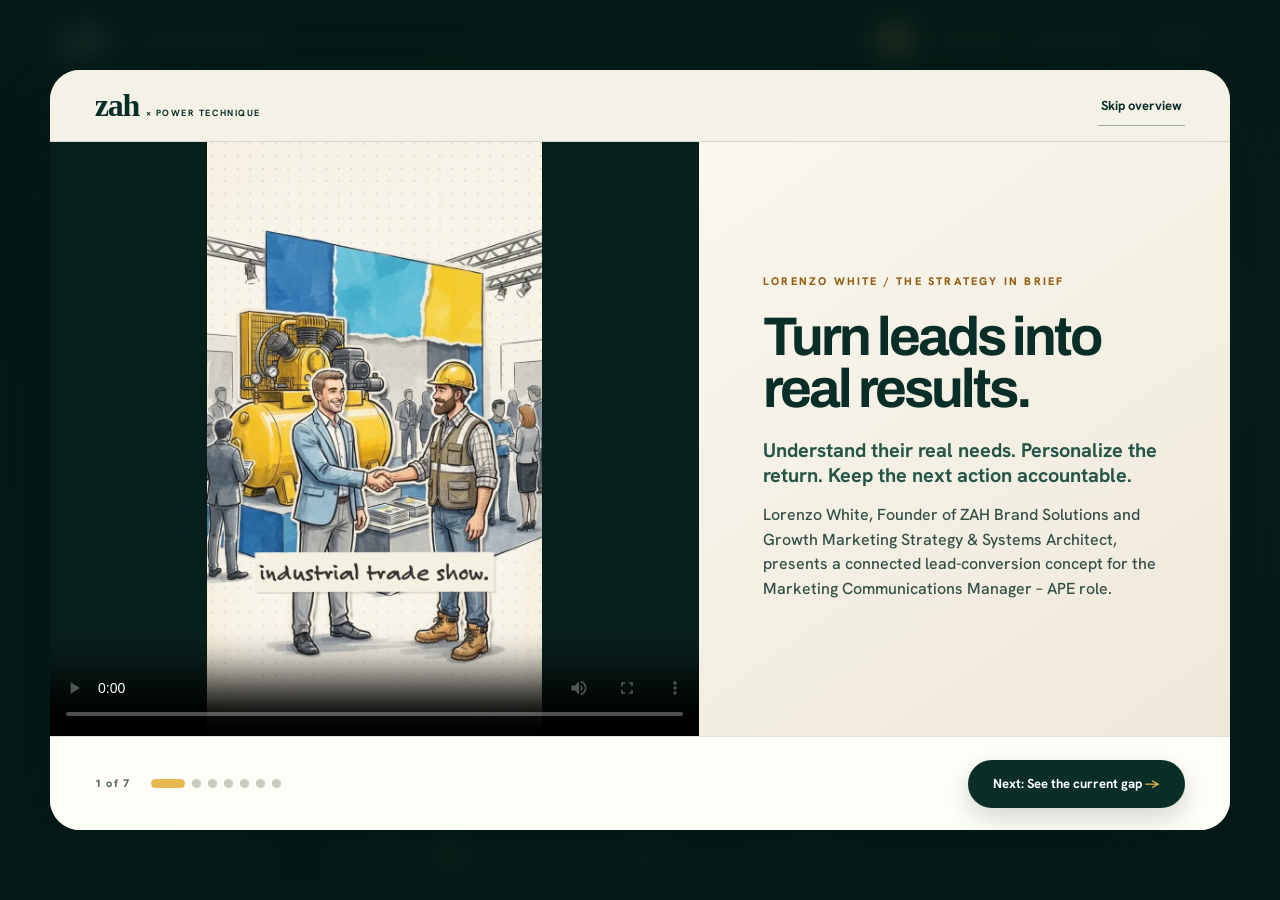
==== v3/index.html @ a8e99825 "Correct the 70% figure to revenue (not just rentals), and flag it may be division-specific" ====
<!doctype html>
<html lang="en">
<head>
<meta charset="utf-8">
<meta name="viewport" content="width=device-width,initial-scale=1">
<title>From interest to accountable action. / Lorenzo White × Atlas Copco Power Technique / V3</title>
<meta name="robots" content="noindex">
<link rel="icon" href="data:,">
<link rel="preconnect" href="https://fonts.googleapis.com"><link rel="preconnect" href="https://fonts.gstatic.com" crossorigin><link rel="stylesheet" href="https://fonts.googleapis.com/css2?family=Archivo:wght@600;700;800;900&amp;family=Hanken+Grotesk:wght@400;500;600;700&amp;display=swap">
<style>html,body{margin:0;padding:0;background:var(--zw-paper,#fff)}
.zw-root{--zw-accent:#138568;--zw-accent-rgb:19 133 104;--zw-ink:#163c33;--zw-ink-rgb:22 60 51;--zw-ink-2:#24483f;--zw-ink-deep:#092e28;--zw-ink-veil:#123029;--zw-paper:#f3f1e9;--zw-panel:#e8e9dd;--zw-muted:#677b70;--zw-muted-rgb:103 123 112;--zw-soft:#a6b5b1;--zw-soft-2:#d0d8d6;--zw-soft-3:#e1e6e4;--zw-dim:#869a95;--zw-grey:#C8CCD1;--zw-grey-2:#9aa7b8;--zw-gear-light:#bec8c6;--zw-font-display:'Archivo',sans-serif;--zw-font-body:'Hanken Grotesk',sans-serif}

/* ZAH Workshop — keyframes and the few classes the markup uses.
   Colours come from the .zw-root custom properties (see theme.js). */
#zw-main::-webkit-scrollbar{width:0;height:0}
@keyframes zahTicker{from{transform:translateX(0)}to{transform:translateX(-50%)}}
@keyframes zahLogoIn{0%{opacity:0;transform:translateY(20px) scale(.95)}100%{opacity:1;transform:none}}
@keyframes zahLogoUp{0%{transform:translateY(22px) scale(.95)}100%{transform:none}}
@keyframes zahFloat{0%,100%{transform:translateY(0)}50%{transform:translateY(-9px)}}
@keyframes zahPulse{0%,100%{transform:scale(1);opacity:.4}50%{transform:scale(1.25);opacity:.7}}
@keyframes zahSonar{0%{transform:scale(.4);opacity:.55}100%{transform:scale(1.9);opacity:0}}
@keyframes zahOrbit{to{transform:rotate(360deg)}}
@keyframes zahQR{0%,100%{box-shadow:0 10px 34px rgb(var(--zw-ink-rgb) / .22),0 0 0 0 rgb(var(--zw-accent-rgb) / .45)}50%{box-shadow:0 10px 34px rgb(var(--zw-ink-rgb) / .22),0 0 0 13px rgb(var(--zw-accent-rgb) / 0)}}
@keyframes zahConfetti{0%{transform:translateY(-8vh) rotate(0);opacity:0}12%{opacity:1}100%{transform:translateY(112vh) rotate(640deg);opacity:.85}}
@keyframes zahBounce{0%,100%{transform:translateY(0)}50%{transform:translateY(7px)}}
@keyframes zahBlink{0%,100%{opacity:1}50%{opacity:.25}}
@keyframes gearSpin{to{transform:rotate(360deg)}}
@keyframes gearSpinRev{to{transform:rotate(-360deg)}}
@keyframes introVeil{0%{opacity:1}100%{opacity:0}}
@keyframes introZoom{0%{transform:scale(1.11)}100%{transform:scale(1)}}
@keyframes introLogo{0%{transform:scale(.55) translateY(8px);filter:blur(16px)}100%{transform:scale(1) translateY(0);filter:blur(0)}}
@keyframes introBurst{0%{opacity:0;transform:translate(-50%,-50%) scale(.2)}28%{opacity:.8}100%{opacity:0;transform:translate(-50%,-50%) scale(2.3)}}
@keyframes introLine{0%{transform:translateY(120%)}100%{transform:translateY(0)}}
@keyframes introRise{0%{opacity:0;transform:translateY(34px)}100%{opacity:1;transform:translateY(0)}}
@keyframes introChip{0%{opacity:0;transform:translateY(26px) scale(.92)}100%{opacity:1;transform:translateY(0) scale(1)}}
@keyframes introSheen{0%{transform:translateX(-180%) skewX(-16deg);opacity:0}25%{opacity:.75}100%{transform:translateX(320%) skewX(-16deg);opacity:0}}
@keyframes introFlare{0%{transform:scaleX(0);opacity:0}45%{opacity:1}100%{transform:scaleX(1);opacity:0}}
@keyframes zahFade{0%{opacity:0}100%{opacity:1}}
@keyframes zwKenBurns{0%{transform:scale(1)}100%{transform:scale(1.14)}}
.zw-hero-img{animation:zwKenBurns 18s ease-in-out infinite alternate;transform-origin:50% 38%;will-change:transform}
.zw-hero-parallax{will-change:transform}
.zw-deck-hero{height:clamp(230px,32vh,380px)}
@media (min-width:1280px){.zw-deck-hero{height:clamp(380px,46vh,520px)}}
@media (min-width:1680px){.zw-deck-hero{height:clamp(440px,54vh,620px)}}
.zw-root *{box-sizing:border-box}
.zw-root button{transition:filter .2s ease,background .25s ease,transform .25s ease}
.zw-root button:hover{filter:brightness(.96)}
.zw-root [data-bookimg]{transition:transform .6s cubic-bezier(.16,.84,.34,1)}

/* The promotions page: cards are visible without the wire (a React host can
   re-create the markup at any time), and hover is CSS so it survives that. */
.zw-promo [data-reveal]{opacity:1}
.zw-promo [data-card]:hover{transform:translateY(-6px)}
.zw-promo [data-card]:hover [data-stripe]{transform:scaleX(1)}
.zw-promo [data-card]:hover [data-glow]{opacity:1}
.zw-promo [data-card]:hover [data-bookimg]{transform:scale(1.06)}
@media (max-width:680px){
  .zw-promo [style*="grid-template-columns:1fr 1fr"]{grid-template-columns:1fr !important}
  .zw-promo [style*="gap:24px;align-items:center"]{flex-wrap:wrap !important}
  .zw-promo [style*="gap:24px;align-items:center"] > button{flex:1 1 100% !important;width:100% !important;justify-content:center !important;margin-top:6px}
}
</style>
<meta name="theme-color" content="#092e28"><meta name="description" content="A personalized, accountable growth strategy for Atlas Copco Power Technique, presented by Lorenzo White of ZAH Brand Solutions."><link rel="stylesheet" href="./style.css"><link rel="stylesheet" href="./signals.css?v=conversion-18"><link rel="stylesheet" href="./refinement.css?v=conversion-18"><link rel="stylesheet" href="./equipment-power.css?v=conversion-18"><link rel="stylesheet" href="./story-refinement.css?v=conversion-18"><link rel="stylesheet" href="./strategy-upgrade.css?v=conversion-18"><link rel="stylesheet" href="./survey-refinement.css?v=conversion-18"><link rel="stylesheet" href="./machine-refinement.css?v=conversion-18"><link rel="stylesheet" href="./overview.css?v=conversion-18"><link rel="stylesheet" href="./experience-polish.css?v=conversion-18"><link rel="stylesheet" href="./profile-float.css?v=conversion-18"><link rel="stylesheet" href="./disconnected-journey.css?v=conversion-18"><link rel="stylesheet" href="./prospect-conversion.css?v=conversion-18"><link rel="icon" href="../assets/zah-logo.png"><script type="importmap">{"imports":{"three":"./vendor/three.module.js","three/addons/":"./vendor/addons/"}}</script></head>
<body><header class="topbar"><a class="wordmark" href="#machine" data-go="0">zah<span> × POWER TECHNIQUE</span></a><span id="live-xp" class="live-xp">YOUR PLAN<br>0% complete</span><div class="top-actions"><a href="../" class="old-version">V1</a><a href="../v2/" class="old-version">V2</a><b class="version">V3</b><button class="overview-header" data-overview-open>Overview</button><button id="motion-toggle" aria-pressed="false">Pause effects</button><button id="menu-toggle" aria-expanded="false" aria-controls="chapters">Explore ＋</button></div></header><nav id="chapters" hidden aria-label="Chapters"><button class="overview-menu" data-overview-open><span>00</span>Strategy overview<b>↗</b></button><button data-go="0"><span>01</span>See the strategy<b>↗</b></button><button data-go="1"><span>02</span>See the disconnected journey<b>↗</b></button><button data-go="2"><span>03</span>Follow the connected journey<b>↗</b></button><button data-go="3"><span>04</span>Take the Goal Pulse Check<b>↗</b></button><button data-go="4"><span>05</span>Keep accountability visible<b>↗</b></button><button data-go="5"><span>06</span>Model the impact<b>↗</b></button><button data-go="6"><span>07</span>The road ahead<b>↗</b></button><div class="version-compare"><a href="../">View Version 1 ↗</a><a href="../v2/">View Version 2 ↗</a></div></nav>
<div class="zw-root" data-zw-deck="zah-atlas-v3" data-zw-total="7" data-zw-offer="-1" style="position:fixed;inset:0;overflow:hidden;background:var(--zw-paper);font-family:var(--zw-font-body)"><div id="zw-main" style="position:absolute;inset:0;overflow-y:scroll;overflow-x:hidden;scroll-snap-type:y proximity"><section data-idx="0" data-scene="experience" data-experience="machine" data-tone="dark" data-screen-label="01" aria-label="See the strategy" style="min-height:100svh;width:100%;box-sizing:border-box;position:relative;scroll-snap-align:start;isolation:isolate"><div class="machine-scroll"><div class="machine-sticky">
 <div class="hero-copy"><p class="eyebrow"><i class="status-dot"></i> LORENZO WHITE · ZAH BRAND SOLUTIONS × ATLAS COPCO POWER TECHNIQUE</p><h1><span id="hero-line-one">Turn interest.</span><em id="hero-line-two">Into accountable action.</em></h1><p id="hero-description">A connected marketing strategy that captures what each prospect needs, personalizes the return and keeps every lead visible through the next action—even after a dealer or distribution handoff.</p><div class="hero-actions"><button class="btn gold" data-go="3">Take the Goal Pulse Check <span>↗</span></button><span class="scroll-cue">↓ SCROLL TO EXPLORE THE SYSTEM<br>↑ REVERSE TO REBUILD</span></div></div>
 <div class="machine-stage"><div class="stage-watermark" aria-hidden="true">AIR</div><canvas id="machine-canvas" aria-label="Illustrative 3D portable compressor. Scroll or use the slider to expand its components."></canvas><img id="machine-fallback" src="./assets/xas400.png" alt="Atlas Copco XAS 400 compressor" hidden><span class="component c1" data-component>01 / PROTECTIVE CANOPY</span><span class="component c2" data-component>02 / DIESEL ENGINE</span><span class="component c3" data-component>03 / AIR END</span><span class="component c4" data-component>04 / COOLING CIRCUIT</span><span class="stage-signature">ILLUSTRATIVE CUTAWAY · NOT FACTORY CAD</span></div>
 <div class="assembly-console"><span class="mono">EXPLORE THE ENGINEERING</span><div class="assembly-controls"><button data-assembly="0">Assembled</button><label class="sr-only" for="assembly-scrub">Machine expansion</label><input id="assembly-scrub" type="range" min="0" max="100" value="0"><button data-assembly="1">Exploded</button></div><output id="assembly-readout">0% expanded</output></div>
</div></div>
</section><section data-idx="1" data-scene="experience" data-experience="disconnect" data-tone="light" data-screen-label="02" aria-label="See the disconnected journey" style="min-height:100svh;width:100%;box-sizing:border-box;position:relative;scroll-snap-align:start;isolation:isolate">
<section class="wrap disconnect-journey" data-leak-step="enter" aria-labelledby="disconnect-title">
 <div class="section-head"><div><p class="eyebrow">01 / THE PROBLEM TO SOLVE</p><h2 id="disconnect-title">The lead enters.<br><em>Then the trail goes cold.</em></h2></div><p>Phone calls, web forms, campaigns and events can put interest into C4C. But when a lower-value opportunity is passed onward without an owned next action, Atlas Copco loses visibility before the lead has a chance to convert.</p></div>
 <div class="interview-note"><img src="./assets/zah-headshot.png" alt="" loading="lazy"><div><span class="interview-note-tag">MY NOTE FROM THE INTERVIEW</span><p>During my interview, I learned that Atlas Copco designates roughly 3% of investment to marketing, and that about 70% of revenue — possibly specific to this division — comes from rentals and smaller-lead routing. While these aren't confirmed figures, I'm using them as a starting point for this example.</p></div></div>
 <div class="disconnect-stage">
  <div class="disconnect-stage-top"><span>CURRENT-STATE ILLUSTRATION</span><span>Lower-value leads · ten-second cycle</span></div>
  <div class="leak-flow" role="img" aria-label="Phone, website, campaign and event leads enter C4C at different times. Sales representatives review the immediate value, route lower-value opportunities onward without a visible internal owner or next action, and the unowned lead signals lose energy, fall away and disappear as Atlas Copco loses visibility.">
   <div class="leak-sources" aria-hidden="true"><span style="--source:#68c5df"><i><svg viewBox="0 0 24 24"><path d="M6.4 3.5 9 3l2 5-2 1.5c1.2 2.5 3 4.3 5.5 5.5l1.5-2 5 2-.5 2.6c-.3 1.5-1.7 2.5-3.2 2.3C10.4 19 5 13.6 4.1 6.7 4 5.2 5 3.8 6.4 3.5Z"/></svg></i><b>Phone</b></span><span style="--source:#7cbf8c"><i><svg viewBox="0 0 24 24"><circle cx="12" cy="12" r="9"/><path d="M3 12h18M12 3c3 3.4 3 14.6 0 18M12 3c-3 3.4-3 14.6 0 18"/></svg></i><b>Website</b></span><span style="--source:#b28cf2"><i><svg viewBox="0 0 24 24"><path d="m4 13 13-7v12L4 13Zm0 0v5h4v-3"/><path d="M20 9v6"/></svg></i><b>Campaign</b></span><span style="--source:#e6b657"><i><svg viewBox="0 0 24 24"><path d="M4 20V7l8-4 8 4v13M8 20v-7h8v7M4 9h16"/></svg></i><b>Event</b></span></div>
   <div class="leak-wire leak-wire--one" aria-hidden="true"><i></i><b></b></div>
   <div class="leak-card leak-c4c"><span>01 / CAPTURE</span><strong>C4C lead record</strong><small>Name · company · source</small><i class="leak-record-pulse" aria-hidden="true"></i></div>
   <div class="leak-wire leak-wire--two" aria-hidden="true"><i></i><b></b></div>
   <div class="leak-card leak-review"><span>02 / REVIEW</span><strong>Sales representative</strong><small>Checks immediate deal value</small><div class="leak-value"><i></i><b>Lower-value opportunity</b></div></div>
   <div class="leak-wire leak-wire--three" aria-hidden="true"><i></i><b></b></div>
   <div class="leak-outcomes">
    <div class="leak-direct"><span>Higher immediate value</span><b>Direct-sales attention</b></div>
    <div class="leak-lower"><span>03 / HANDOFF</span><strong>Dealer or rental partner</strong><small>Opportunity routed outside the direct-sales path</small><dl><div><dt>Internal owner</dt><dd>Not visible</dd></div><div><dt>Next action</dt><dd>Not recorded</dd></div></dl><div class="leak-signal"><i></i><span>Signal cooling</span></div></div>
   </div>
   <div class="leak-lead-stream" aria-hidden="true">
    <i class="leak-loss-dot" style="--lead-color:#68c5df;--lead-y:19%;--lead-x:18%;--lead-drift:-10px;--lead-drop:-6px;--lead-size:10px;--lead-delay:-.15s"></i>
    <i class="leak-loss-dot" style="--lead-color:#7cbf8c;--lead-y:39%;--lead-x:38%;--lead-drift:7px;--lead-drop:8px;--lead-size:9px;--lead-delay:-1.05s"></i>
    <i class="leak-loss-dot" style="--lead-color:#b28cf2;--lead-y:61%;--lead-x:62%;--lead-drift:-4px;--lead-drop:2px;--lead-size:11px;--lead-delay:-2.1s"></i>
    <i class="leak-loss-dot" style="--lead-color:#e6b657;--lead-y:80%;--lead-x:80%;--lead-drift:10px;--lead-drop:-3px;--lead-size:10px;--lead-delay:-3.15s"></i>
    <i class="leak-loss-dot" style="--lead-color:#68c5df;--lead-y:24%;--lead-x:26%;--lead-drift:4px;--lead-drop:10px;--lead-size:8px;--lead-delay:-4.25s"></i>
    <i class="leak-loss-dot" style="--lead-color:#7cbf8c;--lead-y:44%;--lead-x:48%;--lead-drift:-8px;--lead-drop:4px;--lead-size:10px;--lead-delay:-5.35s"></i>
    <i class="leak-loss-dot" style="--lead-color:#b28cf2;--lead-y:66%;--lead-x:68%;--lead-drift:6px;--lead-drop:-9px;--lead-size:9px;--lead-delay:-6.55s"></i>
    <i class="leak-loss-dot" style="--lead-color:#e6b657;--lead-y:75%;--lead-x:84%;--lead-drift:-3px;--lead-drop:7px;--lead-size:11px;--lead-delay:-7.7s"></i>
   </div>
  </div>
  <div class="leak-clock"><span class="leak-clock-icon" aria-hidden="true"><i></i></span><div><small>TIME WITHOUT A RECORDED NEXT ACTION</small><strong data-disconnect-day aria-label="New lead">New</strong></div><p data-disconnect-status>New interest enters from several channels.</p></div>
 </div>
 <div class="disconnect-conclusion"><div><span>THE BREAK IN THE JOURNEY</span><h3>The lead was captured.<br>The opportunity was not.</h3></div><p>Passing a lead to another channel should never make the relationship disappear. Without a visible owner, due next action and recorded outcome, the lead becomes cold—and the business cannot learn what converted or what was lost.</p></div>
 <div class="disconnect-actions"><button type="button" class="text-btn" data-disconnect-replay>Replay the disconnected journey ↻</button><a class="btn gold" href="#signal">See how the connected journey closes the gap <span>→</span></a></div>
 <p class="disconnect-note">Illustrative current-state journey based on the interview discussion. Exact qualification thresholds, routing rules and C4C workflow should be confirmed with Atlas Copco.</p>
</section>
</section><section data-idx="2" data-scene="experience" data-experience="signal" data-tone="light" data-screen-label="03" aria-label="Follow the connected journey" style="min-height:100svh;width:100%;box-sizing:border-box;position:relative;scroll-snap-align:start;isolation:isolate">
<div class="wrap signal-wrap"><div class="section-head"><div><p class="eyebrow">02 / THE CONNECTED JOURNEY</p><h2>Every introduction starts a path.<br><em>Keep it moving.</em></h2></div><p>A trade-show conversation, a LinkedIn introduction, a video or a referral can all begin the same connected journey: listen first, make the return relevant and keep a person responsible for what happens next.</p></div>
 <p class="interaction-hint">Choose a channel to watch one lead path move. Choose it again to see who it reaches, what happens there and how the conversation continues.</p><div class="signal-guide"><span><b>01</b> A new introduction</span><span><b>02</b> Goal Pulse Check</span><span><b>03</b> One accountable path</span></div>
 <div class="signal-lab" data-phase="ready">
 <svg class="signal-routes" aria-hidden="true"><defs><marker id="signal-arrow" viewBox="0 0 10 10" refX="8" refY="5" markerWidth="5" markerHeight="5" orient="auto-start-reverse"><path d="M 1 1 L 8 5 L 1 9" fill="none" stroke="context-stroke" stroke-width="1.5"/></marker></defs><g class="signal-lines"></g><g class="signal-dots"></g></svg>
 <div class="signal-sources"><button class="source active" data-source="Trade show" aria-pressed="true"><b>◈</b><span>Trade show<small>See event path →</small></span></button><button class="source" data-source="LinkedIn" aria-pressed="false"><b class="linkedin">in</b><span>LinkedIn<small>See campaign path →</small></span></button><button class="source" data-source="YouTube" aria-pressed="false"><b>▶</b><span>YouTube<small>See video path →</small></span></button><button class="source" data-source="Referral" aria-pressed="false"><b>↗</b><span>Referral<small>See referral path →</small></span></button></div>
 <div class="signal-field"><span class="signal-engine-label" aria-hidden="true">TURN LEADS INTO REAL RESULTS</span><div class="signal-core"><span class="core-step">02 / PERSONALIZE</span><b>Goal Pulse Check</b><span class="core-description">A focused survey of their name, site, application and equipment needs.</span><span id="signal-core-status">Focused customer check-in</span></div><div class="signal-process" aria-hidden="true"><span>LISTEN</span><i></i><span>MATCH</span><i></i><span>MOVE</span></div></div>
 <div class="signal-path"><span class="signal-path-label">ONE SHARED ACCOUNTABLE PATH</span><ol class="signal-destinations" aria-label="Required milestones followed in order"><li><button type="button" data-milestone="0"></button></li><li><button type="button" data-milestone="1"></button></li><li><button type="button" data-milestone="2"></button></li><li class="conditional-milestone"><button type="button" data-milestone="3"></button></li></ol><aside class="signal-support-loop"><span>CONTINUE THE CONVERSATION</span><b>Personalized email + eligible retargeting</b><small>Runs alongside the owned sales path. Consent and audience eligibility apply.</small></aside></div>
 <p class="sr-only">Every completed Goal Pulse Check creates or enriches the C4C record, generates a personalized equipment brief and assigns a sales professional with a due next action. A walkthrough activates when the prospect requests one or the opportunity is qualified. Personalized email and eligible retargeting continue alongside the owned sales path.</p>
 </div><div class="channel-context"><span>Capture the need once. Carry the same context through every required milestone.</span><button id="channel-more" class="text-btn">See the Trade show strategy ↗</button></div><div class="cycle-goal"><div><span id="signal-cycle">Cycle 1</span><b>100 illustrative profiles through one path</b><span>Every profile reaches C4C, a personalized brief and an assigned sales professional · 25 activate walkthrough</span></div><div id="signal-goal" role="progressbar" aria-label="Illustrative profiles through the required shared path" aria-valuemin="0" aria-valuemax="100" aria-valuenow="0"><i id="overall-progress"></i></div></div><div class="signal-footer"><div><span class="mono">ILLUSTRATIVE CONNECTED JOURNEY</span><p id="signal-status" role="status" aria-live="off">Every profile moves through the same required path. Walkthrough activates only when requested or qualified.</p></div><button class="btn dark" id="send-signal">Replay the cycle <span>↻</span></button><div class="signal-tally"><strong id="signal-count">0</strong><small>PROFILES THROUGH PATH</small></div></div>
 <p class="signal-disclaimer">A ten-second illustration, not actual lead volume or performance. Each dot represents five illustrative profiles moving through the same required milestones. No C4C record, email, ad or walkthrough is created from this presentation.</p>
 <div class="retarget-story"><span class="eyebrow">THE CONVERSATION CONTINUES</span><h3>Capture the interest.<br>Personalize the return. Keep accountability visible.</h3><div class="strategy-grid"><article><div class="strategy-card-visual strategy-card-visual--1" role="img" aria-label="An Atlas Copco trade-show demonstration and LinkedIn Opportunity Scouting introduce new prospects"></div><span>01 / ATTRACT + SCOUT</span><h4>Create the first opening.</h4><p>Trade shows, pop-ups, referrals and prospecting ads attract new interest. LinkedIn Opportunity Scouting helps sales representatives find relevant local decision-makers and begin a direct conversation about their work.</p></article><article><div class="strategy-card-visual strategy-card-visual--2" role="img" aria-label="Goal Pulse Check answers shape a personalized equipment page and personalized retargeting creative"></div><span>02 / PERSONALIZE + RETURN</span><h4>Use what the prospect told you.</h4><p>The Goal Pulse Check groups captured prospects by application, equipment interest and next-step readiness. Those results shape a personalized equipment page and personalized LinkedIn and YouTube creative that gives eligible prospects a relevant reason to return.</p></article><article><div class="strategy-card-visual strategy-card-visual--3" role="img" aria-label="A sales representative owns the next action while a marketing dashboard keeps the handoff accountable"></div><span>03 / ASSIGN + ACCOUNT</span><h4>Keep ownership after the handoff.</h4><p>A named sales professional owns the due next action. A walkthrough activates when requested or qualified. If a dealer, distributor or another team helps serve the customer, the internal owner, accepted handoff and next action stay visible for accountability.</p></article></div><div class="retarget-loop"><span>Interest captured</span><i>→</i><span>Personalized page + creative</span><i>→</i><span>Sales professional + accountable next action</span></div><p class="fine">Goal Pulse Check results guide eligible audience segments and personalized creative. Ad delivery depends on consent, matching and platform eligibility.</p></div><div class="field-story"><figure class="trade-show-visual"><img src="./assets/trade-show-booth.webp?v=brand-2" alt="Proposed portable-air trade-show booth with tall application displays, a full-size compressor and a product specialist" loading="lazy"><figcaption>Proposed trade-show experience · illustrative concept</figcaption></figure><div><span class="eyebrow">MAKE THE FIRST IMPRESSION TANGIBLE</span><h3>The booth should feel like<br>the beginning of the job.</h3><p>Large displays show the application. A real machine and a staffed, hands-on demonstration make the capability tangible. A tablet or QR invitation opens the Goal Pulse Check while the conversation is still fresh.</p><button class="text-btn" id="booth-details">Explore the trade-show approach ↗</button></div></div></div>
</section><section data-idx="3" data-scene="experience" data-experience="mission" data-tone="dark" data-screen-label="04" aria-label="Take the Goal Pulse Check" style="min-height:100svh;width:100%;box-sizing:border-box;position:relative;scroll-snap-align:start;isolation:isolate">
<div class="wrap mission-wrap"><div class="section-head"><div><p class="eyebrow">03 / THE CUSTOMER EXPERIENCE · INTERACTIVE DEMO</p><h2>Your work. Your equipment.<br><em>Let’s find the fit.</em></h2></div><p>A useful recommendation begins with the person and the work. The Goal Pulse Check connects their application, buying team and timing to a personalized equipment page.<small class="section-instruction">Try the experience below, one focused choice at a time.</small></p></div>
 <div id="mission" class="mission-shell"><div class="survey-identity" aria-label="Your profile progress"><div><span class="eyebrow">YOUR GOAL PULSE CHECK</span><strong id="player-name">Let’s start with you.</strong></div><div class="identity-points"><strong id="xp-total">0% complete</strong><span id="badge-count">0 of 7 sections</span></div><div class="xp-track"><i id="xp-fill"></i></div></div><div class="survey-layout"><aside class="mission-pass"><p class="eyebrow">YOUR PROGRESS</p><ol id="mission-map"></ol><button class="text-btn" id="restart-mission">Start a new profile</button></aside><div class="mission-play"><div class="stage-top"><span id="stage-eyebrow">ABOUT YOU</span><span id="stage-reward">+100% complete</span></div><div id="game-stage"></div><div class="game-bottom"><span id="game-save">Saved on this device</span><span>Demonstration · nothing sent</span></div></div></div></div>
 <section class="prospect-conversion" data-prospect-conversion aria-labelledby="prospect-next-title">
  <div class="prospect-conversion-head"><div><p class="eyebrow">AFTER SUBMIT · THE CONVERSION EXPERIENCE</p><h3 id="prospect-next-title">What the prospect<br><em>sees next.</em></h3></div><p>The Goal Pulse Check does not end at submit. It powers the personalized page, email and retargeting creative that bring the prospect back to a clear next action.</p></div>
  <div class="prospect-logic" aria-label="Personalization logic"><span>Needs captured</span><i>→</i><span>Message personalized</span><i>→</i><span>Next action owned</span></div>
  <div class="prospect-tabs" role="tablist" aria-label="Prospect conversion examples"><button type="button" role="tab" id="prospect-tab-page" aria-controls="prospect-page" aria-selected="true" data-prospect-tab="page"><span>01</span>Equipment page</button><button type="button" role="tab" id="prospect-tab-email" aria-controls="prospect-email" aria-selected="false" tabindex="-1" data-prospect-tab="email"><span>02</span>View “We heard you” email</button><button type="button" role="tab" id="prospect-tab-social" aria-controls="prospect-social" aria-selected="false" tabindex="-1" data-prospect-tab="social"><span>03</span>Paid social</button><button type="button" role="tab" id="prospect-tab-youtube" aria-controls="prospect-youtube" aria-selected="false" tabindex="-1" data-prospect-tab="youtube"><span>04</span>YouTube return</button></div>
  <div class="prospect-stage">
   <article class="prospect-panel" id="prospect-page" role="tabpanel" aria-labelledby="prospect-tab-page"><div class="prospect-browser"><div class="prospect-browser-bar"><i></i><i></i><i></i><span>equipment.example/<b data-prospect-company>Northcrew Site Services</b></span></div><div class="prospect-page-hero"><div class="prospect-page-copy"><span class="prospect-kicker">PERSONALIZED FOR <b data-prospect-company>Northcrew Site Services</b></span><h4><span data-prospect-name>Marcus</span>, here is the fit for your work.</h4><p>Based on your <strong data-prospect-application>Utility maintenance</strong> needs, this equipment gives your team a focused place to continue the conversation.</p></div><div class="prospect-machine"><img data-prospect-machine src="./assets/xas188-cutout.png" alt="Atlas Copco XAS 188 CD mobile air compressor recommendation"></div></div><div class="prospect-fit-row"><div><span>Recommended equipment</span><strong data-prospect-model>XAS 188 CD</strong></div><div><span>Requested airflow</span><strong data-prospect-flow>189 cfm</strong></div><div><span>Working pressure</span><strong data-prospect-pressure>100 psi</strong></div></div><div class="prospect-actions" aria-label="Example conversion actions"><button type="button" data-prospect-action="walkthrough">Schedule a site walkthrough</button><button type="button" data-prospect-action="pricing">Request pricing</button><button type="button" data-prospect-action="share">Share with the buying team</button></div></div></article>
   <article class="prospect-panel" id="prospect-email" role="tabpanel" aria-labelledby="prospect-tab-email" hidden><figure class="prospect-generated prospect-generated-email"><a class="prospect-generated-link" href="./assets/prospect-email-campaign-v2.webp" target="_blank" rel="noopener" aria-label="Open the full-size fictional personalized email concept"><picture><source media="(max-width:620px)" srcset="./assets/prospect-email-campaign-mobile-v2.webp"><img src="./assets/prospect-email-campaign-v2.webp" alt="Finished personalized email mockup for fictional prospect Marcus Reed of Northcrew Site Services" loading="lazy"></picture><span class="prospect-generated-zoom">Open full-size ↗</span></a><figcaption><div><strong>Fictional sample: Marcus Reed · Northcrew Site Services</strong><span>This finished email shows how Goal Pulse Check answers can shape the equipment, message and next step.</span></div><button type="button" data-view-prospect="page">View the equipment page</button></figcaption></figure></article>
   <article class="prospect-panel" id="prospect-social" role="tabpanel" aria-labelledby="prospect-tab-social" hidden><figure class="prospect-generated prospect-generated-social"><a class="prospect-generated-link prospect-social-desktop" href="./assets/prospect-social-campaign-v2.webp" target="_blank" rel="noopener" aria-label="Open the full-size fictional social advertising concepts"><img src="./assets/prospect-social-campaign-v2.webp" alt="Finished LinkedIn, Instagram and Facebook ad mockups personalized for fictional prospect Marcus Reed" loading="lazy"><span class="prospect-generated-zoom">Open full-size ↗</span></a><div class="prospect-social-mobile" aria-label="Swipe through three fictional personalized social ad concepts"><a href="./assets/prospect-social-linkedin-v2.webp" target="_blank" rel="noopener"><img src="./assets/prospect-social-linkedin-v2.webp" alt="LinkedIn personalized ad mockup for fictional prospect Marcus Reed" loading="lazy"></a><a href="./assets/prospect-social-instagram-v2.webp" target="_blank" rel="noopener"><img src="./assets/prospect-social-instagram-v2.webp" alt="Instagram personalized ad mockup for fictional prospect Marcus Reed" loading="lazy"></a><a href="./assets/prospect-social-facebook-v2.webp" target="_blank" rel="noopener"><img src="./assets/prospect-social-facebook-v2.webp" alt="Facebook personalized ad mockup for fictional prospect Marcus Reed" loading="lazy"></a></div><figcaption><div><strong>One insight. Three placements. One return path.</strong><span>Each finished concept uses the fictional prospect’s stated work, equipment fit and next step—not a generic product message.</span></div><button type="button" data-view-prospect="page">View the equipment page</button></figcaption></figure></article>
   <article class="prospect-panel" id="prospect-youtube" role="tabpanel" aria-labelledby="prospect-tab-youtube" hidden><div class="prospect-video-frame"><div class="prospect-video-top"><strong>YouTube · RETARGETING PREVIEW</strong><span>Illustrative creative</span></div><div class="prospect-video-screen"><img data-prospect-machine src="./assets/xas188-cutout.png" alt="Mobile air compressor featured in a personalized YouTube retargeting concept"><button class="prospect-play" data-prospect-video type="button" aria-pressed="false" aria-label="Play illustrative YouTube retargeting concept">▶</button><span>15 SECOND RETURN MESSAGE</span></div><div class="prospect-video-copy"><span>RESULT-BASED RETARGETING</span><h4>The equipment they explored becomes the reason to return.</h4><p>A short application-led video reconnects with eligible prospects, repeats the matched value clearly and returns them to the same personalized equipment page.</p><button type="button" data-view-prospect="page">Explore the recommendation</button></div></div></article>
  </div>
  <div class="prospect-consistency" aria-label="Consistent conversion path"><span>Personalized page</span><i>→</i><span>Relevant message</span><i>→</i><span>Walkthrough · pricing · buying-team share</span></div><p class="prospect-note">Illustrative previews only. Retargeting requires consent, audience matching and platform eligibility. No email, advertisement, booking or pricing request is sent from this presentation.</p>
 </section>
</div>
</section><section data-idx="4" data-scene="experience" data-experience="control" data-tone="dark" data-screen-label="05" aria-label="Keep accountability visible" style="min-height:100svh;width:100%;box-sizing:border-box;position:relative;scroll-snap-align:start;isolation:isolate">
<div class="wrap control-wrap"><div class="section-head"><div><p class="eyebrow">04 / THE SALES EXPERIENCE</p><h2>A handoff must protect the sale.<br><em>Accountability stays with it.</em></h2></div><p>The primary path moves each prospect toward a walkthrough, refined recommendation and quote, rental or purchase decision. If a partner is needed, the assigned sales professional and due next action remain visible until the outcome is recorded.<small class="section-instruction">Open a sample record to explore the workflow.</small></p></div><section class="accountability-story" aria-labelledby="accountability-title"><div class="accountability-copy"><span class="eyebrow">THE ACCOUNTABILITY PATH</span><h3 id="accountability-title">Prevent the pass-off.<br>Protect the path to a sale.</h3><p>The main path moves from a captured need to a recorded business outcome. The assigned sales professional remains accountable for the next action, even when a dealer, distributor or rental partner helps serve the customer.</p><div class="accountability-proof"><span>✓ Assigned sales professional</span><span>✓ Due next action</span><span>✓ Partner acceptance when needed</span><span>✓ Recorded conversion outcome</span></div></div><div class="accountability-map" role="group" aria-label="The accountable sales path moves from a captured prospect through needs confirmation, site walkthrough, refined personalized recommendation and a quote, rental or purchase decision to a recorded outcome. A dealer or distributor is only a conditional support route; the internal sales professional and next action remain visible."><div class="account-owner-rail"><span><i aria-hidden="true">●</i> INTERNAL OWNER REMAINS VISIBLE</span><b>Assigned sales professional</b><small>Next action + due date tracked throughout</small></div><ol class="account-main-path"><li><span aria-hidden="true">01</span><b>Captured prospect</b><small>Source + contact recorded</small></li><li><span aria-hidden="true">02</span><b>Assigned sales professional</b><small>Owner + response expectation</small></li><li><span aria-hidden="true">03</span><b>Needs confirmed</b><small>Application + equipment context</small></li><li><span aria-hidden="true">04</span><b>Site walkthrough</b><small>A real conversation at the work</small></li><li><span aria-hidden="true">05</span><b>Refined recommendation</b><small>Site-informed equipment + next steps</small></li><li><span aria-hidden="true">06</span><b>Quote, rental or purchase decision</b><small>The conversion opportunity</small></li><li><span aria-hidden="true">07</span><b>Recorded outcome</b><small>Won, lost or follow-up scheduled</small></li></ol><aside class="account-partner-route"><div><span>CONDITIONAL SUPPORT ROUTE</span><b>Dealer / distributor / rental partner</b><small>Used when the customer or territory requires it</small></div><ul><li>Partner accepts the handoff</li><li>Internal owner stays attached</li><li>Due next action returns to the shared view</li></ul><strong>Support the sale—do not replace its accountability.</strong></aside><div class="account-governance"><span aria-hidden="true"><svg viewBox="0 0 48 48"><path d="M6 25s7-12 18-12 18 12 18 12-7 12-18 12S6 25 6 25Z"/><circle cx="24" cy="25" r="5"/></svg></span><div><b>Marketing + C4C keep the full path in review</b><small>Owner · last activity · due next action · partner acceptance · outcome</small></div></div></div></section><div class="c4c-explainer"><div class="integration-intro"><span class="eyebrow">HOW C4C FITS</span><h3>Keep the context.<br>Keep accountability visible.</h3><p>A completed Goal Pulse Check creates a C4C lead record or enriches the matching record with the prospect’s application, equipment needs and preferred next step. That context powers the initial personalized equipment brief and supports assignment to a sales professional with a due next action. Sales and marketing can review the accountable owner, latest activity and outcome in one connected view. When a partner is used, acceptance stays visible too.</p></div><div class="integration-flow"><button data-crm-stage="0" aria-pressed="true"><span>01 / C4C</span><b>Record created or enriched</b><small>Identity, source + stated need stay together</small></button><i>→</i><button data-crm-stage="1" aria-pressed="false"><span>02 / PERSONALIZED EXPERIENCE</span><b>Initial equipment brief</b><small>Goal Pulse Check context becomes useful</small></button><i>→</i><button data-crm-stage="2" aria-pressed="false"><span>03 / ACCOUNTABLE FOLLOW-THROUGH</span><b>Sales professional + due next action</b><small>Walkthrough activates when requested or qualified</small></button></div><div id="crm-explanation" aria-live="polite"></div><div class="crm-demo-actions"><button class="btn gold" id="load-crm-example">Follow an example lead <span>→</span></button><p>Fictional C4C-style sample. No live connection.</p></div><details class="integration-notes"><summary>How would the real connection work?</summary><p>An approved export can supply a dated snapshot. A verified API or integration can support refreshes and permitted updates. We first confirm their C4C edition, available services, field access and matching rules.</p><p>Importing a file does not create live synchronization. Returning activities to C4C requires an explicitly configured connection. This prototype demonstrates the flow locally.</p></details></div><div class="control-top"><span><i class="status-dot"></i> LOCAL DEMONSTRATION · C4C WORKFLOW CONCEPT</span><div><button id="advance-day" class="text-btn">Advance one demo day →</button><button id="reset-records" class="text-btn">Reset samples</button></div></div><div id="control-metrics" class="metrics"></div><div class="record-toolbar"><strong>Opportunity follow-through</strong><div role="group" aria-label="Filter records"><button data-filter="all" aria-pressed="true">All leads</button><button data-filter="attention" aria-pressed="false">Needs attention</button><button data-filter="mine" aria-pressed="false">My profile</button></div></div><div id="records"></div><p class="fine">Fictional sample records plus your local profile. Real C4C integration requires edition, API access and workflow validation. No live CRM or messaging connection is active.</p></div>
</section><section data-idx="5" data-scene="experience" data-experience="impact" data-tone="light" data-screen-label="06" aria-label="Model the impact" style="min-height:100svh;width:100%;box-sizing:border-box;position:relative;scroll-snap-align:start;isolation:isolate">
<div class="wrap impact-wrap"><div class="section-head"><div><p class="eyebrow">05 / FROM ACTIVITY TO OUTCOME</p><h2>What if every handoff<br><em>kept a visible next step?</em></h2></div><p>More attention only helps when the conversation continues. Explore how consistent, recorded follow-through could change the value of interest already entering the business.<small class="section-instruction">Adjust the assumptions to explore the model.</small></p></div><div class="impact-grid"><div class="impact-dials"><label>Inquiries in the period <output id="inquiries-value">400</output><input id="inquiries" type="range" min="100" max="1200" step="50" value="400"></label><label>Leads followed through <output id="coverage-value">85%</output><input id="coverage" type="range" min="20" max="100" step="5" value="85"></label><div class="assumptions"><label>Qualified %<input id="qualified" type="number" min="1" max="100" value="60"></label><label>Quoted %<input id="quoted" type="number" min="1" max="100" value="50"></label><label>Won %<input id="won" type="number" min="1" max="100" value="25"></label><label>Average order $<input id="order" type="number" min="1" max="10000000" value="50000"></label></div><p class="fine">Illustrative assumptions, not a forecast. No costs, attribution model or incremental profit are implied.</p></div><div class="impact-visual"><span class="mono">MODELED BOOKED VALUE</span><strong id="impact-value">$1.28m</strong><div class="bars"><div><i id="baseline-bar"></i><b id="baseline-value">$750k</b><span>50% follow-through</span></div><div><i id="scenario-bar"></i><b id="scenario-value">$1.28m</b><span>Your scenario</span></div></div><p id="impact-equation"></p></div></div></div>
</section><section data-idx="6" data-scene="experience" data-experience="future" data-tone="dark" data-screen-label="07" aria-label="The road ahead" style="min-height:100svh;width:100%;box-sizing:border-box;position:relative;scroll-snap-align:start;isolation:isolate">
<div class="wrap future-wrap"><div class="section-head"><div><p class="eyebrow">06 / START FOCUSED. LEARN. EXPAND.</p><h2>Start where the need is clear.<br><em>Let the evidence guide what grows.</em></h2></div></div><div class="horizon-tabs" role="group" aria-label="Roadmap horizon"><button data-horizon="0" aria-pressed="true"><span>01</span><b>6 months</b><small>Run a focused pilot</small></button><button data-horizon="1" aria-pressed="false"><span>02</span><b>12 months</b><small>Learn from real outcomes</small></button><button data-horizon="2" aria-pressed="false"><span>03</span><b>2030</b><small>Expand what works</small></button></div><div id="horizon-detail"></div><div class="pilot-story"><img src="../assets/electric-compressor.jpg" alt="Electric mobile equipment on a construction site" loading="lazy"><div><span class="eyebrow">START WITH THE APPLICATION</span><h3>The right story starts<br>with the actual work.</h3><p>Understand the site before choosing the message. Build a focused pilot, measure what happens after capture, and improve the experience before expanding it.</p></div></div><div class="about-grid"><div class="portrait"><img src="./assets/zah-headshot.png" alt="Lorenzo White" loading="lazy"><span>LORENZO WHITE / STRATEGY → SYSTEMS → EXPERIENCE</span></div><div><p class="eyebrow">THE PERSON BEHIND THE SYSTEM</p><h2>I build the connection<br><em>between idea and impact.</em></h2><p class="about-role">Growth Marketing Strategy &amp; Systems Architect</p><p>I approach marketing like an engineer: understand the moving parts, design the connections, and make the outcome measurable. I created the Triple A System as the philosophy behind this approach. It connects understanding, thoughtful adjustment and a clear next step. This is how I present an idea—by putting the experience in your hands.</p><div class="triple-a-story"><span class="eyebrow">THE TRIPLE A SYSTEM</span><h3>A philosophy you can see working.</h3><p>Understand the situation. Adjust the approach. Make the next step visible. The same thinking connects this entire customer journey.</p></div><div class="actions"><a class="btn gold" href="https://zahbrandsolutions.com/" target="_blank" rel="noopener">Explore ZAH ↗</a><a class="text-btn" href="../assets/portable-air-plan.pdf" download>Download strategy PDF ↓</a></div><div class="share-block"><img src="./assets/share-qr.svg" width="100" height="100" alt="Scan to open Version 3"><div><b>Put the experience in their hands.</b><p>Scan and follow along on your phone.</p><button class="text-btn" id="share-experience">Share Version 3 ↗</button></div></div></div></div><details class="sources"><summary>Product sources & concept notes</summary><p>An independent interview proposal by ZAH Brand Solutions. Equipment source photos and published specifications: Atlas Copco. Transparent equipment visuals are AI-assisted cutouts derived from those photos; consult manufacturer imagery for exact configuration. The interactive cutaway is an illustrative model, not factory CAD. Final selection requires engineering review of application, pressure, flow, altitude, environment and duty cycle.</p><p><a href="https://www.atlascopco.com/en-us/construction-equipment/products/mobile-air-compressors-usa/small-towable-compressors/xas-110-kd" target="_blank" rel="noopener">XAS 110 KD</a> · <a href="https://www.atlascopco.com/content/dam/atlas-copco/local-countries/united-states/documents/ptna-usa/compressors/2.0%20XAS%20188%20CD%20T4F%20PE%20-%20Product%20Reference%20Sheet.pdf" target="_blank" rel="noopener">XAS 188 CD product reference</a> · <a href="https://www.atlascopco.com/en-us/construction-equipment/products/mobile-air-compressors-usa/medium-diesel-compressors/xas-400-150-cd" target="_blank" rel="noopener">XAS 400-150 CD</a>. Accessed September 21, 2026.</p><p>Capability scores compare the three illustrated machines using published airflow, working pressure, wet weight and application range; they are not quality, efficiency or final-sizing ratings. The original Tip Jar Soda Pop is used for earned achievements and the candidate entrance. Personal information remains in this browser unless you choose to download your brief. Public share links omit your contact details. Walkthrough preferences are requests in a local demonstration, not confirmed bookings. No U.S. market ranking is asserted.</p></details><footer>DESIGNED & ENGINEERED BY ZAH BRAND SOLUTIONS <span><a href="../">Version 1</a><a href="../v2/">Version 2</a><b>Version 3</b></span></footer></div>
</section></div><nav style="position:fixed;left:18px;top:50%;transform:translateY(-50%);z-index:55;display:flex;flex-direction:column;gap:11px;padding:13px 9px;background:rgba(255,255,255,.55);backdrop-filter:blur(10px);-webkit-backdrop-filter:blur(10px);border-radius:999px;box-shadow:0 6px 20px rgb(var(--zw-ink-rgb) / .12)"><button data-dot="0" data-act="goto" data-go="0" aria-label="See the strategy" style="cursor:pointer;border:none;padding:0;width:9px;height:9px;border-radius:50%;background:rgb(var(--zw-muted-rgb) / .35);transition:background .3s,transform .3s"></button><button data-dot="1" data-act="goto" data-go="1" aria-label="See the disconnected journey" style="cursor:pointer;border:none;padding:0;width:9px;height:9px;border-radius:50%;background:rgb(var(--zw-muted-rgb) / .35);transition:background .3s,transform .3s"></button><button data-dot="2" data-act="goto" data-go="2" aria-label="Follow the connected journey" style="cursor:pointer;border:none;padding:0;width:9px;height:9px;border-radius:50%;background:rgb(var(--zw-muted-rgb) / .35);transition:background .3s,transform .3s"></button><button data-dot="3" data-act="goto" data-go="3" aria-label="Take the Goal Pulse Check" style="cursor:pointer;border:none;padding:0;width:9px;height:9px;border-radius:50%;background:rgb(var(--zw-muted-rgb) / .35);transition:background .3s,transform .3s"></button><button data-dot="4" data-act="goto" data-go="4" aria-label="Keep accountability visible" style="cursor:pointer;border:none;padding:0;width:9px;height:9px;border-radius:50%;background:rgb(var(--zw-muted-rgb) / .35);transition:background .3s,transform .3s"></button><button data-dot="5" data-act="goto" data-go="5" aria-label="Model the impact" style="cursor:pointer;border:none;padding:0;width:9px;height:9px;border-radius:50%;background:rgb(var(--zw-muted-rgb) / .35);transition:background .3s,transform .3s"></button><button data-dot="6" data-act="goto" data-go="6" aria-label="The road ahead" style="cursor:pointer;border:none;padding:0;width:9px;height:9px;border-radius:50%;background:rgb(var(--zw-muted-rgb) / .35);transition:background .3s,transform .3s"></button></nav><div style="position:fixed;left:50%;bottom:20px;transform:translateX(-50%);z-index:55;display:flex;align-items:center;gap:12px;background:rgba(255,255,255,.65);backdrop-filter:blur(10px);-webkit-backdrop-filter:blur(10px);padding:7px 9px;border-radius:999px;box-shadow:0 6px 20px rgb(var(--zw-ink-rgb) / .14)"><button data-act="prev" aria-label="Previous" style="cursor:pointer;border:none;width:34px;height:34px;border-radius:50%;background:#fff;color:var(--zw-ink);font-size:18px;font-weight:800;display:flex;align-items:center;justify-content:center;box-shadow:0 2px 8px rgb(var(--zw-ink-rgb) / .12);transition:background .25s,color .25s">&#8249;</button><span id="zw-counter" style="font-family:var(--zw-font-display);font-weight:700;color:var(--zw-ink);font-size:13px;letter-spacing:.03em;min-width:118px;text-align:center">1 / 7</span><button data-act="next" aria-label="Next" style="cursor:pointer;border:none;width:34px;height:34px;border-radius:50%;background:var(--zw-accent);color:#fff;font-size:18px;font-weight:800;display:flex;align-items:center;justify-content:center;box-shadow:0 2px 8px rgb(var(--zw-accent-rgb) / .3);transition:background .25s,color .25s">&#8250;</button></div></div>
<div id="toast" role="status"></div><dialog id="record-dialog" aria-labelledby="record-title"><div id="record-detail"></div></dialog><dialog id="detail-dialog" aria-labelledby="detail-title"><div id="detail-content"></div></dialog><div id="achievement" role="status" aria-live="polite"></div><script src="./core.js"></script><script type="module">
import { mountDeck } from "./wire.js";
import {boot} from "./app.mjs?v=conversion-18";boot(mountDeck);
</script>
</body>
</html>
---- v3/style.css ----
*{box-sizing:border-box}html,body{margin:0;background:#092e28;color:#f2f0e5;font-family:'Hanken Grotesk',sans-serif}button,input,select,textarea{font:inherit}button,a,input,select,textarea{-webkit-tap-highlight-color:transparent}button,a{touch-action:manipulation}button{cursor:pointer}button:disabled{cursor:not-allowed;opacity:.38}a{color:inherit}button{color:inherit}button:focus-visible,a:focus-visible,input:focus-visible,select:focus-visible,textarea:focus-visible{outline:3px solid #eabd58;outline-offset:4px}button{border:0}button,a{text-decoration:none}button:disabled{filter:grayscale(1)}[hidden]{display:none!important}h1,h2,h3,p{margin:0}h1,h2,h3{font-family:'Archivo',sans-serif;letter-spacing:-.055em}em{font-style:normal;color:#b2c9a1}h2{font-size:clamp(38px,4.7vw,72px);font-weight:550;line-height:1.03}h3{font-size:28px;font-weight:550}p{line-height:1.55}small{font-size:12px}.sr-only{position:absolute;width:1px;height:1px;overflow:hidden;clip:rect(0,0,0,0)}.zw-root{background:#092e28!important}.zw-root>nav,.zw-root>div:has(>#zw-counter){display:none!important}#zw-main{scroll-snap-type:none!important;scroll-behavior:smooth;scrollbar-width:thin;scrollbar-color:#47705b #092e28}[data-experience]{scroll-snap-align:none!important;background:#092e28!important;color:#f2f0e5;position:relative}[data-experience=signal],[data-experience=impact]{background:#f2f1e9!important;color:#173b31}.topbar{position:fixed;z-index:90;inset:0 0 auto;height:72px;display:flex;align-items:center;justify-content:space-between;padding:0 4.3vw;border-bottom:1px solid #8fbb9b26;background:#092e28e8;backdrop-filter:blur(20px);color:#eff0e5}.wordmark{font-family:Georgia,serif;font-size:44px;letter-spacing:-.08em}.wordmark span{font-family:'Hanken Grotesk';letter-spacing:.12em;font-size:10px;vertical-align:middle;margin-left:20px}.top-actions{display:flex;align-items:center;gap:15px;font-size:11px}.top-actions button{background:none;padding:10px 0}.version{background:#d0b36a;color:#153a2e;padding:5px 8px;font-size:10px;border-radius:3px}.old-version{color:#a4b4a7}.top-actions #menu-toggle{border-left:1px solid #718878;padding-left:15px}#chapters{position:fixed;right:3vw;top:81px;width:330px;padding:14px;background:#123b30;border:1px solid #6c96764d;z-index:95;box-shadow:0 20px 90px #001c20a1;border-radius:9px}#chapters button{display:flex;gap:15px;align-items:center;width:100%;padding:17px 10px;background:none;border-bottom:1px solid #98af8d20;text-align:left;font-size:14px}#chapters span{color:#bbcbad;font-size:11px}#chapters b{margin-left:auto}.wrap{max-width:1536px;margin:0 auto;padding:118px 6vw 95px}.eyebrow,.mono{font-family:'Hanken Grotesk',sans-serif;font-size:10px;letter-spacing:.16em;font-weight:600;line-height:1.7}.eyebrow{color:#b6c1a5;margin-bottom:24px}.signal-wrap .eyebrow,.impact-wrap .eyebrow{color:#577c62}.section-head{display:flex;justify-content:space-between;gap:35px;align-items:flex-end;margin-bottom:50px}.section-head>p{font-size:14px;color:#b6cbbd;max-width:310px;padding-bottom:6px}.signal-wrap .section-head>p,.impact-wrap .section-head>p{color:#506b5e}.signal-wrap em,.impact-wrap em{color:#789279}.status-dot{display:inline-block;width:6px;height:6px;border-radius:50%;background:#7dd4ae;margin-right:8px;box-shadow:0 0 10px #72eec299}.btn{display:inline-flex;align-items:center;justify-content:space-between;gap:26px;min-height:48px;padding:15px 24px;font-size:13px;font-weight:700;border-radius:4px;background:#c5d8b0;color:#123a2d;transition:transform .2s,box-shadow .2s}.btn:hover{transform:translateY(-2px);box-shadow:0 8px 28px #002e232b}.btn.gold{background:#e3c077}.btn.dark{background:#163e32;color:#f3f1e6}.btn span{font-size:19px}.text-btn{background:none;border-bottom:1px solid #8ea4877a;border-radius:0;padding:8px 0;font-size:12px;line-height:1.4}.actions{display:flex;align-items:center;gap:22px;flex-wrap:wrap}.fine{font-size:11px;color:#a9beb1;line-height:1.65;margin-top:22px}.machine-scroll{height:310svh;min-height:1700px}.machine-sticky{height:100svh;min-height:640px;position:sticky;top:0;overflow:hidden;background:radial-gradient(ellipse at 75% 40%,#295443 0,transparent 57%),linear-gradient(135deg,#082d29,#123b2f)}.machine-sticky:before{content:"";position:absolute;inset:0;opacity:.1;background-image:linear-gradient(#ced7a850 1px,transparent 1px),linear-gradient(90deg,#ced7a850 1px,transparent 1px);background-size:80px 80px;mask-image:linear-gradient(90deg,transparent,#000)}.hero-copy{position:absolute;z-index:3;top:23%;left:6vw;width:44%;pointer-events:none}.hero-copy .eyebrow{font-size:9px;max-width:470px}.hero-copy h1{font-size:clamp(66px,7vw,115px);line-height:.98;font-weight:550}.hero-copy h1 span,.hero-copy h1 em{display:block}.hero-copy h1 em{max-width:650px}.hero-copy>p:not(.eyebrow){font-size:16px;max-width:355px;color:#c0d1bd;margin-top:25px}.hero-actions{display:flex;align-items:center;gap:25px;margin-top:30px;pointer-events:auto}.scroll-cue{font-size:8px;line-height:1.9;letter-spacing:.14em;color:#a6b59e}.machine-stage{position:absolute;inset:10% -9% 9% 35%;isolation:isolate}#machine-canvas{width:100%;height:100%;display:block;position:relative;z-index:1}.stage-watermark{font-size:clamp(170px,31vw,500px);font-family:'Archivo';font-weight:700;letter-spacing:-.05em;position:absolute;left:6%;top:3%;color:#aacb9c0b;z-index:-1}.stage-signature{position:absolute;bottom:7%;left:29%;font-size:8px;letter-spacing:.13em;color:#afc2a4}.component{position:absolute;z-index:3;pointer-events:none;font-size:8px;letter-spacing:.07em;border-top:1px solid #bdd7a9;padding-top:7px;color:#dce7bd;opacity:0;transform:translateY(15px);transition:opacity .3s,transform .4s}.component:after{content:"";position:absolute;width:5px;height:5px;background:#dfca76;border-radius:50%;left:0;top:-3px}.component.visible{opacity:1;transform:none}.c1{left:33%;top:20%;width:28%}.c2{left:10%;top:45%;width:23%}.c3{left:52%;top:65%;width:18%}.c4{left:69%;top:43%;width:17%}#machine-fallback{position:absolute;width:85%;left:7%;top:17%;mix-blend-mode:screen;border-radius:40px}.assembly-console{position:absolute;z-index:6;bottom:28px;left:6vw;right:6vw;display:flex;align-items:center;justify-content:space-between;border-top:1px solid #b2ceaa40;padding-top:20px;gap:25px}.assembly-console>.mono{font-size:8px;color:#b5c7ad}.assembly-controls{display:flex;align-items:center;gap:18px;width:45%;max-width:510px}.assembly-controls button{background:none;font-size:10px;color:#c5d6b9;min-height:36px}.assembly-controls input{width:100%;min-width:50px}.assembly-console output{font-size:10px;color:#e3c077;min-width:84px;text-align:right}input[type=range]{accent-color:#dfba70;cursor:pointer;min-height:32px}
.signal-lab{display:grid;grid-template-columns:220px 1fr 215px;align-items:center;margin:65px 0 45px;gap:20px}.signal-sources{display:grid;gap:13px}.source{display:flex;align-items:center;gap:16px;text-align:left;background:#e5e7db;color:#315747;border:1px solid transparent;padding:18px;border-radius:7px;min-height:77px;transition:transform .4s,background .3s}.source.active{background:#143e32;color:#f0eddf;transform:translateX(9px);border-color:#a1b48d}.source>b{font-size:23px;min-width:24px}.source span{font-size:13px;font-weight:600}.source small{display:block;font-size:10px;font-weight:400;margin-top:4px;opacity:.7}.signal-field{height:350px;position:relative}.signal-field svg{width:100%;height:100%;overflow:visible}.signal-field path{fill:none;stroke:#99b695;stroke-width:1.2}.signal-core{position:absolute;left:49%;top:50%;transform:translate(-50%,-50%);width:152px;height:152px;border-radius:50%;background:#173f34;color:#e5d095;box-shadow:0 0 0 16px #78956c0b,0 0 0 36px #78956c08;display:flex;flex-direction:column;justify-content:center;align-items:center}.signal-core>b{font-family:Georgia;font-size:58px;font-style:italic;line-height:1}.signal-core>span:not(.core-orbit){font-size:7px;letter-spacing:.14em;text-align:center;line-height:1.7;margin-top:8px}.core-orbit{position:absolute;inset:-16px;border:1px dashed #91a978;border-radius:50%;animation:orbit 36s linear infinite}.signal-destinations{display:grid;gap:35px}.signal-destinations>div{position:relative;padding:12px 0 12px 15px;border-left:1px solid #9eb597}.signal-destinations b{font-size:12px}.signal-destinations small{display:block;margin-top:5px;font-size:10px;color:#6d8774}.signal-particles{position:absolute;inset:0;pointer-events:none;overflow:hidden}.signal-particle{position:absolute;left:0;width:6px;height:6px;background:#d2ab51;box-shadow:0 0 10px #c8aa4e;top:50%;border-radius:50%;animation:signalTravel 3s cubic-bezier(.3,.2,.25,1) forwards}.signal-footer{display:flex;align-items:center;gap:30px;padding:28px 0;border-top:1px solid #a0b09855;border-bottom:1px solid #a0b09855}.signal-footer>div:first-child{flex:1}.signal-footer .mono{color:#537159}.signal-footer p{font-size:12px;max-width:400px;margin-top:7px}.signal-tally{display:flex;align-items:center;gap:10px}.signal-tally strong{font-size:48px;letter-spacing:-.07em}.signal-tally small{font-size:7px;letter-spacing:.1em;max-width:58px;line-height:1.8}.journey-notes{display:flex;justify-content:space-between;gap:15px;margin-top:26px;font-size:10px;color:#6d806d}.mission-wrap{padding-bottom:110px;background:radial-gradient(ellipse at 12% 50%,#2e514527,transparent 55%)}.mission-shell{display:grid;grid-template-columns:270px 1fr;border:1px solid #71967550;border-radius:12px;overflow:hidden;box-shadow:0 30px 90px #031e1a66;background:#0a2924}.mission-pass{padding:30px 27px;border-right:1px solid #71967540;background:radial-gradient(ellipse at 50% 16%,#2d594a,#0c3028 50%);position:relative}.pass-brand{display:flex;justify-content:space-between;font-size:7px;letter-spacing:.13em;color:#b3c19c}.pass-brand b{color:#d6bc73}.rank-emblem{width:120px;height:120px;position:relative;margin:30px auto 21px;text-align:center;display:flex;flex-direction:column;align-items:center;justify-content:center}.rank-emblem svg{position:absolute;inset:0;transform:rotate(-90deg)}.rank-emblem circle{fill:none;stroke:#507a593b;stroke-width:2}#xp-ring{stroke:#dabc79;stroke-width:3;stroke-dasharray:327;stroke-dashoffset:327;transition:stroke-dashoffset 1s cubic-bezier(.16,1,.3,1)}.rank-emblem strong{font-size:48px;font-weight:450;letter-spacing:-.06em;color:#e2c180;line-height:1}.rank-emblem span{font-size:7px;letter-spacing:.2em;margin-top:8px}.mission-pass h3{font-size:22px;text-align:center;line-height:1.18;overflow-wrap:anywhere}#rank-name{font-size:11px;text-align:center;color:#adba9a;margin:8px 0 22px}.xp-top{display:flex;justify-content:space-between;font-size:9px;color:#c7d5b4}.xp-track{height:4px;background:#284d3d;margin-top:9px;overflow:hidden}.xp-track i{display:block;width:0;height:100%;background:#e1bd76;transition:width .9s}#mission-map{list-style:none;margin:29px 0 0;padding:0}#mission-map li{position:relative;margin-bottom:0}#mission-map li:not(:last-child):before{content:"";position:absolute;left:14px;top:28px;width:1px;height:29px;background:#4d685340}#mission-map button{display:flex;align-items:center;gap:13px;text-align:left;padding:10px 0;width:100%;background:none;font-size:11px;color:#9cad98}#mission-map button>span:first-child{display:grid;place-items:center;min-width:28px;height:28px;border:1px solid #6d856551;border-radius:50%;font-size:9px}#mission-map .current{color:#f0ddad}#mission-map .current>span:first-child{background:#dbc183;color:#143d2d;border:0;box-shadow:0 0 0 5px #d2b77613}#mission-map .complete>span:first-child{color:#ade0af;border-color:#739f68}#mission-map small{display:block;font-size:8px;color:#a2bb91;margin-top:3px}.pass-foot{font-size:8px;color:#96ae98;line-height:1.8;margin-top:26px}.mission-pass .text-btn{font-size:9px;margin-top:13px;color:#adbf9d}.mission-play{padding:35px 42px;min-width:0;position:relative;min-height:760px;display:flex;flex-direction:column}.stage-top{display:flex;justify-content:space-between;gap:10px;font-size:9px;letter-spacing:.12em;color:#aebf9d;margin-bottom:32px}.stage-top>span:last-child{color:#e1c385}.game-heading h3{font-size:38px;line-height:1.08;font-weight:500;max-width:650px}.game-heading p{font-size:13px;color:#b3c6b6;margin:12px 0 27px;max-width:510px}.form-grid{display:grid;grid-template-columns:1fr 1fr;gap:18px}.form-grid label,.field label{font-size:11px;display:block;letter-spacing:.01em;color:#b6cbb7}.form-grid label:has(textarea),.full{grid-column:1/-1}.form-grid input,.form-grid select,.form-grid textarea,.field input{display:block;width:100%;margin-top:8px;border:1px solid #74997b61;background:#12372e;color:#f3efe2;border-radius:4px;padding:12px;min-height:45px;font-size:13px;outline-offset:2px}.form-grid input::placeholder,.form-grid textarea::placeholder{color:#8aab91}.form-grid select option{background:#12372e;color:#f5f1de}.form-grid textarea{resize:vertical;min-height:85px}.form-hint{font-size:10px;color:#9fb89d;margin:16px 0;line-height:1.6}.form-grid .checkbox,.checkbox{display:flex;gap:10px;align-items:flex-start;font-size:11px;color:#b7c7ac;line-height:1.6}.checkbox input{width:16px;height:16px;min-height:0;margin:3px 0;accent-color:#e2bf70}.field-group{border:0;margin:0 0 24px;padding:0;min-width:0}.field-group legend{font-size:11px;color:#c9d7b9;margin-bottom:11px}.choices{display:grid;grid-template-columns:repeat(3,1fr);gap:9px}.choice{position:relative;display:flex!important;align-items:center;gap:9px;padding:14px 12px;min-height:55px;background:#153b30;border:1px solid #6b8d6a3b;border-radius:5px;font-size:11px!important;color:#c7d1b9;cursor:pointer;transition:background .3s,transform .25s,border-color .3s}.choice input{position:absolute;opacity:0;width:1px;height:1px}.choice:has(input:checked){background:#d8c48d;color:#1c3c2e;border-color:#eacb7e;transform:translateY(-2px);box-shadow:0 6px 19px #00191444}.choice:has(input:focus-visible){outline:3px solid #fff}.choice:has(input:checked):after{content:"✓";margin-left:auto;font-size:12px}.choice b{font-size:17px;font-weight:400}.game-buttons{display:flex;align-items:center;justify-content:space-between;gap:18px;margin-top:28px}.game-buttons .text-btn{border-bottom:0;color:#b2c5aa}.game-error{font-size:12px;color:#ffbf9f;margin-top:14px;min-height:0}.game-bottom{display:flex;justify-content:space-between;gap:15px;margin-top:auto;padding-top:35px;font-size:7px;letter-spacing:.1em;color:#89a88c}.buying-chain{display:flex;align-items:center;justify-content:space-between;gap:8px;padding:18px 15px;background:#244b384d;border:1px solid #78926a26;margin-bottom:25px}.buying-chain span{display:flex;flex-direction:column;gap:4px;text-align:center;font-size:9px;color:#d8d7b3}.buying-chain span b{font-size:18px;font-weight:400}.buying-chain i{font-size:14px;color:#7d9f81}.garage{position:relative;overflow:hidden;background:radial-gradient(ellipse at 50% 55%,#d9ddc8,#f0efe4 67%);border:1px solid #f0dda252;border-radius:8px;color:#193c2e;margin-bottom:22px;touch-action:pan-y}.garage-head{position:relative;z-index:2;display:flex;justify-content:space-between;align-items:center;padding:20px 23px}.garage-head span{font-size:9px;letter-spacing:.13em}.garage-head b{font-size:9px;border:1px solid #aebba3;padding:5px 10px;border-radius:20px}.machine-photo{height:245px;position:relative;display:flex;align-items:center;justify-content:center;overflow:hidden}.machine-photo:after{content:"";position:absolute;width:70%;height:30px;bottom:15px;left:15%;border:1px solid #63897050;border-radius:50%;transform:scaleY(.75)}.machine-photo img{position:relative;z-index:1;width:90%;height:100%;object-fit:contain;mix-blend-mode:multiply;filter:drop-shadow(0 14px 10px #34522e24)}.garage-name{padding:12px 24px 25px}.garage-name h4{font-family:'Archivo';font-size:32px;font-weight:500;letter-spacing:-.05em;margin:0}.garage-name p{font-size:11px;margin-top:7px;color:#5f785f}.garage-nav{display:flex;align-items:center;justify-content:space-between;gap:12px;padding:0 23px 20px}.garage-nav button{width:40px;height:40px;border-radius:50%;background:#173f31;color:#e8dcc0;font-size:22px}.garage-dots{display:flex;gap:7px}.garage-dots button{width:25px;height:3px;padding:0;border-radius:2px;background:#a5b49a}.garage-dots button[aria-pressed=true]{background:#274e38}.stat-grid{display:grid;grid-template-columns:1fr 1fr;gap:18px;margin:16px 0}.stat-grid span{display:block;font-size:9px;color:#a7c2a7}.stat-grid strong{display:block;font-size:30px;line-height:1.3;font-weight:400;letter-spacing:-.06em}.stat-grid strong small{font-size:10px;letter-spacing:0;margin-left:5px}.stat-meter{display:flex;gap:3px;height:10px;margin-top:10px}.stat-meter i{flex:1;background:#284b37;transition:background .15s}.stat-meter i.lit{background:#d9bd76;box-shadow:0 0 10px #d4af5622}.upgrade{color:#e6c986;font-size:11px;min-height:22px;padding:6px 0}.fit-note{padding:14px;border:1px solid #748d653d;border-left:2px solid #d6bd7b;font-size:11px;color:#c6d5b6;line-height:1.6;background:#203e2d4d}.spec-source{font-size:9px;line-height:1.7;color:#9db597;margin-top:12px}.spec-source a{text-decoration:underline}.game-tip{display:flex;gap:12px;padding:15px;border:1px solid #6386623d;background:#15382b;border-radius:6px;margin-bottom:22px;font-size:11px;color:#bdceb0;line-height:1.6}.game-tip>b{color:#dbbe7a;font-size:20px}.result-hero{text-align:center;padding:5px 0 26px}.result-seal{font-size:42px;color:#e0c07c;margin-bottom:10px}.result-hero h3{font-size:40px}.result-hero p{font-size:12px;color:#b5c4a3;margin-top:12px}.result-badges{display:flex;gap:8px;flex-wrap:wrap;justify-content:center;margin:23px 0}.result-badges span{font-size:8px;padding:7px 9px;border:1px solid #9bb27a42;border-radius:30px;color:#d1dcb9}.mission-summary{display:grid;grid-template-columns:1fr 1fr;gap:15px;border-top:1px solid #78976844;padding:23px 0}.mission-summary>div{min-width:0;overflow-wrap:anywhere}.mission-summary small{display:block;color:#9fb797;font-size:9px}.mission-summary strong{display:block;font-size:13px;font-weight:500;margin:5px 0;line-height:1.5}.share-options{margin-top:28px;padding-top:25px;border-top:1px solid #78976844}.share-options h4{font-size:18px;font-weight:500;margin:0 0 9px}.share-options p{font-size:11px;color:#9fb899}.share-options .actions{margin:18px 0;gap:14px}.share-options .btn{font-size:11px;padding:11px 16px;min-height:41px}.share-url{display:block;width:100%;padding:9px;background:#092820;border:1px solid #74956644;color:#bccbac;font-size:10px;margin-top:15px}.reward-card{position:fixed;right:28px;top:88px;z-index:120;width:320px;border:1px solid #e0bd76;border-radius:10px;background:#15392d;padding:23px;color:#f5e8bb;box-shadow:0 18px 60px #001a1780;pointer-events:none}.reward-card .reward-icon{font-size:31px;float:left;margin-right:18px}.reward-card small{font-size:8px;letter-spacing:.14em;color:#bacc9a;display:block}.reward-card strong{font-size:17px;font-weight:550;display:block;margin:7px 0}.reward-card p{font-size:10px;color:#d2bc7a}.pop-burst{position:fixed;width:0;height:0;pointer-events:none;z-index:125}.pop-burst i{position:absolute;left:0;top:0;width:9px;height:9px;border-radius:50%;will-change:transform,opacity}.pop-wash{position:absolute;inset:0;z-index:6;pointer-events:none;opacity:.4;mix-blend-mode:screen;border-radius:inherit}.reward-card:has(.pop-wash){transition:none}
.metrics{display:grid;grid-template-columns:repeat(4,1fr);margin:28px 0;border:1px solid #7092694a;border-radius:7px;overflow:hidden}.metric{padding:28px;border-right:1px solid #7092694a}.metric:last-child{border:0}.metric span{display:block;font-size:10px;color:#a5bd9d}.metric strong{display:block;font-size:40px;font-weight:450;letter-spacing:-.05em;margin:12px 0 5px}.metric small{font-size:9px;color:#8eac92}.metric.alert strong{color:#e4ba76}.control-top{display:flex;justify-content:space-between;gap:20px;align-items:center;border-top:1px solid #7092694a;padding-top:25px}.control-top>span{font-size:8px;letter-spacing:.08em}.control-top>div{display:flex;gap:22px}.control-top .text-btn{font-size:10px}.record-toolbar{display:flex;justify-content:space-between;gap:15px;align-items:center;margin:35px 0 22px}.record-toolbar>strong{font-size:16px;font-weight:500}.record-toolbar button{font-size:10px;border:1px solid #839b6d4a;padding:9px 12px;color:#afc498;background:none}.record-toolbar button[aria-pressed=true]{background:#d1c395;color:#183c2c}.record-row{display:grid;grid-template-columns:1.1fr .8fr 1fr 22px;width:100%;text-align:left;gap:25px;align-items:center;padding:23px 0;border-top:1px solid #839b6d36;background:none}.record-row:hover{background:#26503a3b}.record-row strong{display:block;font-size:15px;font-weight:500;margin:5px 0}.record-row small{font-size:9px;color:#9cb498}.record-state{font-size:8px;padding:4px 8px;border:1px solid #82b88869;border-radius:20px;color:#b2d3a8;display:inline-block}.record-state.red{color:#f0b495;border-color:#f0b4955e}.record-state.amber{color:#e9cf85;border-color:#e9cf855e}.record-empty{padding:30px 0;color:#a7be9b;font-size:13px}dialog{border:1px solid #78956b70;border-radius:12px;background:#0b3026;color:#eee9d6;max-width:780px;width:calc(100% - 24px);max-height:90svh;padding:0;box-shadow:0 45px 120px #0008}dialog::backdrop{background:#001c1ad6;backdrop-filter:blur(9px)}.record-head{display:flex;justify-content:space-between;align-items:center;padding:28px;border-bottom:1px solid #859b6944;position:sticky;top:0;background:#10362afa;z-index:2}.record-head small{font-size:9px;color:#bdc595}.record-head h3{font-size:26px;margin-top:8px}.record-head button{border:1px solid #76966555;background:none;border-radius:50%;width:34px;height:34px;font-size:22px}.record-body{padding:26px}.record-profile{display:grid;grid-template-columns:1fr 1fr;gap:15px;padding:15px 0 25px;border-bottom:1px solid #859b6944}.record-profile dt{font-size:9px;color:#9fb58f}.record-profile dd{margin:5px 0;font-size:12px;overflow-wrap:anywhere}.activity-trail{padding:0;list-style:none;margin:20px 0 28px}.activity-trail li{border-left:1px solid #73936c5c;padding:0 0 20px 18px;font-size:11px;color:#d4ddbc;line-height:1.7}.activity-trail small{display:block;font-size:9px;color:#9bb591}.impact-grid{display:grid;grid-template-columns:1fr 1.2fr;gap:10vw;margin-top:55px}.impact-dials>label{display:block;font-size:13px;margin-bottom:28px}.impact-dials output{float:right;font-size:20px;letter-spacing:-.04em;font-weight:600}.impact-dials input[type=range]{display:block;width:100%;margin-top:17px;accent-color:#416e48}.assumptions{display:grid;grid-template-columns:1fr 1fr;gap:16px;margin-top:35px}.assumptions label{font-size:10px;color:#58745b}.assumptions input{display:block;width:100%;border:1px solid #b7c1a8;background:transparent;padding:12px;color:#244f37;margin-top:7px;border-radius:3px;font-size:14px}.impact-dials .fine{color:#76836c}.impact-visual>.mono{color:#63825f}.impact-visual>strong{display:block;font-size:clamp(60px,7vw,112px);font-weight:500;letter-spacing:-.065em;margin:8px 0 28px;line-height:1}.bars{height:240px;display:flex;align-items:flex-end;gap:40px;padding-bottom:26px;border-bottom:1px solid #b3bda3}.bars>div{width:45%;height:100%;position:relative;display:flex;justify-content:flex-end;flex-direction:column;align-items:center}.bars i{width:100%;min-height:1px;height:50%;background:repeating-linear-gradient(0deg,#a0b497 0px,#a0b497 3px,#f0f1e9 3px,#f0f1e9 5px);border-radius:4px 4px 0 0;transition:height .8s cubic-bezier(.16,1,.3,1)}.bars>div:last-child i{background:repeating-linear-gradient(0deg,#224c34 0px,#224c34 3px,#f0f1e9 3px,#f0f1e9 5px)}.bars b{position:absolute;bottom:100%;font-size:12px}.bars span{position:absolute;bottom:-22px;font-size:9px;white-space:nowrap;color:#58744f}.impact-visual>p{font-size:10px;color:#6e7b63;margin-top:23px}.horizon-tabs{display:grid;grid-template-columns:repeat(3,1fr);gap:0;border-bottom:1px solid #7892674f;margin-top:35px}.horizon-tabs button{position:relative;text-align:left;background:none;padding:30px;color:#91ad90;border-top:1px solid #7892674f}.horizon-tabs button[aria-pressed=true]{background:#21493265;color:#e5c885}.horizon-tabs button[aria-pressed=true]:after{content:"";position:absolute;bottom:-1px;height:3px;left:0;width:100%;background:#d2b16e}.horizon-tabs span{font-size:9px;display:block}.horizon-tabs b{font-size:33px;font-weight:400;letter-spacing:-.04em;display:block;margin:14px 0 7px}.horizon-tabs small{font-size:10px}#horizon-detail{display:grid;grid-template-columns:1fr 1.3fr;gap:8vw;padding:35px 30px 55px;min-height:235px;border-bottom:1px solid #7892674f}#horizon-detail h3{font-size:26px;line-height:1.2}#horizon-detail ol{padding-left:17px;margin:0;font-size:12px;color:#b0c8a8;line-height:1.8}#horizon-detail li{margin-bottom:12px}.about-grid{display:grid;grid-template-columns:.7fr 1fr;gap:7vw;margin-top:100px;align-items:center}.portrait{position:relative;overflow:hidden;aspect-ratio:4/5;background:#10251f}.portrait img{width:100%;height:100%;object-fit:cover;object-position:50% 30%;filter:sepia(.15)}.portrait span{position:absolute;bottom:0;padding:25px 18px;font-size:7px;letter-spacing:.12em;width:100%;background:linear-gradient(transparent,#102820)}.about-grid h2{font-size:clamp(33px,3.5vw,54px)}.about-grid p{font-size:13px;color:#aec4a5;margin:22px 0;max-width:500px}.about-grid .eyebrow{font-size:9px;color:#c3ccab}.about-grid .about-role{font-size:10px;color:#d5be87}.share-block{display:flex;gap:20px;align-items:center;padding:25px 0;margin-top:27px;border-top:1px solid #69866450}.share-block img{padding:5px;background:#f5f1e3;border-radius:5px;width:85px;height:85px}.share-block b{font-size:12px;font-weight:500}.share-block p{font-size:10px;margin:5px 0}.sources{margin:65px 0 30px;padding:20px 0;border-top:1px solid #69866450;font-size:10px;color:#9cb692;line-height:1.7}.sources summary{cursor:pointer;color:#c2cfaa}.sources p{margin-top:15px}.sources a{text-decoration:underline}footer{display:flex;justify-content:space-between;align-items:center;gap:20px;font-size:7px;letter-spacing:.12em;color:#9cb28e}footer span{display:flex;gap:17px}#toast{position:fixed;z-index:130;left:50%;bottom:24px;transform:translate(-50%,20px);opacity:0;background:#e4d6a9;color:#123426;padding:15px 24px;font-size:12px;border-radius:7px;box-shadow:0 12px 50px #001c2099;max-width:90vw;width:max-content;pointer-events:none;transition:opacity .2s,transform .2s}#toast.show{opacity:1;transform:translate(-50%,0)}@keyframes orbit{to{transform:rotate(360deg)}}@keyframes signalTravel{0%{left:0;transform:translateY(var(--start,0px));opacity:0}10%{opacity:1}45%{left:48%;transform:translateY(0);scale:1.8}65%{left:65%;scale:1}100%{left:99%;transform:translateY(var(--end,0px));opacity:0}}.motion-paused *, .motion-paused *:before,.motion-paused *:after{animation:none!important;transition:none!important;scroll-behavior:auto!important}
@media(min-width:1700px){.hero-copy{left:calc((100vw - 1500px)/2)}}
@media(max-width:1050px){.wrap{padding-left:5vw;padding-right:5vw}.machine-stage{left:29%;right:-16%}.hero-copy{width:47%;left:5vw}.hero-copy h1{font-size:8vw}.hero-copy>p:not(.eyebrow){max-width:280px}.section-head>p{max-width:235px;font-size:12px}.signal-lab{grid-template-columns:180px 1fr 170px;gap:9px}.signal-core{width:116px;height:116px}.signal-core>b{font-size:44px}.source{padding:13px}.mission-shell{grid-template-columns:220px 1fr}.mission-pass{padding:25px 20px}.mission-play{padding:30px 27px}.choices{grid-template-columns:1fr 1fr}.metric{padding:22px}.record-row{gap:15px}.record-row strong{font-size:13px}.impact-grid{gap:6vw}.hero-actions{gap:18px}.scroll-cue{font-size:7px}}
@media(max-width:760px){.topbar{height:62px;padding:0 20px}.wordmark{font-size:34px}.wordmark span{font-size:7px;margin-left:10px;letter-spacing:.1em}.top-actions{gap:10px;font-size:9px}.top-actions #motion-toggle{font-size:8px;max-width:42px;line-height:1.4}.top-actions #menu-toggle{padding-left:10px}.old-version{display:none}.version{padding:4px 6px;font-size:8px}#chapters{right:12px;left:12px;width:auto;top:71px}.wrap{padding:90px 22px 75px}.section-head{display:block;margin-bottom:30px}.section-head>p{max-width:330px;margin-top:22px;font-size:12px}.eyebrow{font-size:8px;margin-bottom:20px}h2{font-size:41px}.machine-scroll{height:280svh;min-height:1500px}.machine-sticky{height:100svh;min-height:640px}.hero-copy{left:23px;right:23px;width:auto;top:100px;z-index:4}.hero-copy .eyebrow{font-size:7px;margin-bottom:20px;max-width:285px}.hero-copy h1{font-size:clamp(47px,12vw,76px);max-width:540px}.hero-copy>p:not(.eyebrow){font-size:12px;max-width:290px;margin-top:17px}.hero-actions{margin-top:18px;gap:21px}.hero-actions .btn{font-size:10px;padding:11px 17px;min-height:40px}.scroll-cue{font-size:6px}.machine-stage{inset:35% -9% 10% -9%;pointer-events:none}.stage-watermark{font-size:62vw;top:8%;left:12%}.stage-signature{font-size:6px;left:22%;bottom:6%}.component{font-size:6px}.c1{top:20%;left:29%}.c2{top:46%;left:13%}.c3{top:66%;left:51%}.c4{top:42%;left:70%}.assembly-console{left:23px;right:23px;bottom:20px;display:grid;grid-template-columns:1fr auto;gap:6px 10px;padding-top:12px}.assembly-console>.mono{font-size:7px}.assembly-controls{width:100%;max-width:none;grid-row:2;grid-column:1/-1;gap:15px}.assembly-console output{font-size:8px}.assembly-controls button{font-size:9px}.signal-lab{grid-template-columns:1fr;margin:35px 0 20px;gap:0}.signal-sources{grid-template-columns:1fr 1fr;gap:8px}.source{padding:12px 11px;min-height:62px}.source.active{transform:translateY(-3px)}.source span{font-size:11px}.source small{font-size:8px}.source>b{font-size:20px}.signal-field{height:240px;transform:rotate(90deg);width:240px;justify-self:center}.signal-core{transform:translate(-50%,-50%) rotate(-90deg);width:118px;height:118px}.signal-destinations{grid-template-columns:repeat(3,1fr);gap:10px;text-align:center}.signal-destinations>div{padding:10px 0 0;border-left:0;border-top:1px solid #8daf8570}.signal-destinations .status-dot{display:none}.signal-destinations b{font-size:10px;display:block;line-height:1.4}.signal-destinations small{font-size:8px;line-height:1.5}.signal-footer{display:grid;grid-template-columns:1fr auto;gap:20px;margin-top:30px;padding:23px 0}.signal-footer>div:first-child{grid-column:1/-1}.signal-footer .btn{font-size:10px;padding:12px 16px;min-height:42px}.signal-tally strong{font-size:32px}.signal-tally small{font-size:6px}.journey-notes{display:grid;grid-template-columns:1fr 1fr;gap:13px;font-size:8px}.mission-wrap{padding-left:12px;padding-right:12px}.mission-wrap>.section-head{padding:0 10px}.mission-shell{display:flex;flex-direction:column;border-radius:8px}.mission-pass{display:grid;grid-template-columns:62px 1fr auto;gap:4px 12px;padding:20px 18px;border-right:0;border-bottom:1px solid #71967540;align-items:center}.pass-brand{grid-column:1/-1;margin-bottom:8px}.rank-emblem{grid-row:2/5;width:60px;height:60px;margin:0}.rank-emblem strong{font-size:28px}.rank-emblem span{font-size:5px;margin-top:4px}.mission-pass h3{text-align:left;font-size:18px;grid-column:2;grid-row:2}.mission-pass #rank-name{text-align:left;font-size:9px;margin:0;grid-row:3}.xp-top{grid-column:3;grid-row:2;font-size:8px;display:block;text-align:right}.xp-top #badge-count{display:block;font-size:7px;margin-top:5px}.xp-track{grid-column:2/4;grid-row:4;height:3px;margin-top:1px}#mission-map{grid-column:1/-1;display:flex;justify-content:space-between;gap:0;margin:12px 0 0}#mission-map button{display:block;padding:0;text-align:center;font-size:6px}#mission-map button>span:first-child{width:25px;height:25px;min-width:25px;font-size:8px;margin:0 auto 7px}#mission-map button>span:last-child{display:block;max-width:55px;line-height:1.2}#mission-map small{display:none}#mission-map li:not(:last-child):before{left:76%;right:-31%;top:13px;width:auto;height:1px}.pass-foot{display:none}.mission-pass .text-btn{grid-column:1/-1;font-size:8px;justify-self:end;margin:5px 0 0;padding:3px 0}.mission-play{padding:23px 18px;min-height:640px}.stage-top{font-size:7px;margin-bottom:22px;letter-spacing:.1em}.game-heading h3{font-size:30px}.game-heading p{font-size:11px;margin:12px 0 22px}.form-grid{gap:15px 11px}.form-grid label{font-size:10px}.form-grid input,.form-grid select,.form-grid textarea{font-size:16px;min-height:46px;padding:10px;max-width:100%}.form-grid .checkbox{font-size:10px}.form-grid .checkbox input{min-height:0;width:16px;flex-shrink:0}.field-group{margin-bottom:22px}.choices{gap:8px}.choice{font-size:10px!important;padding:12px 10px;min-height:54px}.game-buttons .btn{font-size:11px;padding:13px 17px;min-height:45px;gap:15px}.game-bottom{font-size:6px;letter-spacing:.025em;gap:10px;line-height:1.6}.machine-photo{height:210px}.garage-head{padding:17px}.garage-head span,.garage-head b{font-size:7px}.garage-name{padding:5px 18px 19px}.garage-name h4{font-size:27px}.garage-name p{font-size:10px}.garage-nav{padding:0 17px 17px}.stat-grid strong{font-size:27px}.fit-note{font-size:10px}.buying-chain{padding:15px 8px}.buying-chain span{font-size:7px}.buying-chain span b{font-size:16px}.result-hero h3{font-size:31px}.mission-summary{gap:12px}.mission-summary strong{font-size:11px}.reward-card{left:20px;right:20px;top:76px;width:auto;padding:20px}.reward-card strong{font-size:16px}.control-top{display:block}.control-top>span{font-size:7px}.control-top>div{margin-top:20px;gap:20px}.metrics{grid-template-columns:1fr 1fr;margin:25px 0}.metric{padding:22px}.metric:nth-child(2){border-right:0}.metric:nth-child(-n+2){border-bottom:1px solid #7092694a}.metric strong{font-size:32px}.metric span,.metric small{font-size:8px}.record-toolbar{display:block}.record-toolbar>strong{font-size:15px}.record-toolbar>div{margin-top:16px;display:flex;gap:6px}.record-toolbar button{font-size:9px;padding:9px 10px}.record-row{grid-template-columns:1fr 1fr;gap:13px 15px;padding:20px 0}.record-row>span:last-child{display:none}.record-row>span:nth-child(3){grid-column:1/-1;padding-left:11px;border-left:2px solid #b6b77a48}.record-row strong{font-size:12px}.record-row small{font-size:8px}.record-row>span:nth-child(3) strong{font-size:11px}.record-head{padding:22px}.record-body{padding:22px}.record-profile{gap:14px}.record-profile dd{font-size:11px}.impact-grid{grid-template-columns:1fr;gap:40px}.impact-dials>label{font-size:12px}.impact-visual>strong{font-size:74px}.bars{height:210px}.impact-visual .mono{font-size:9px}.horizon-tabs button{padding:20px 12px}.horizon-tabs b{font-size:23px;line-height:1.2}.horizon-tabs small{font-size:8px;line-height:1.5;display:block}.horizon-tabs span{font-size:8px}#horizon-detail{display:block;padding:27px 12px 35px;min-height:325px}#horizon-detail h3{font-size:25px;margin-bottom:20px}#horizon-detail ol{font-size:11px}.about-grid{grid-template-columns:1fr;margin-top:55px;gap:30px}.portrait{aspect-ratio:5/4;max-width:440px}.portrait img{object-position:50% 35%}.about-grid h2{font-size:37px}.about-grid p{font-size:12px}.about-grid .about-role{font-size:9px}.about-grid .btn{font-size:11px;min-height:43px}.share-block{gap:16px}.share-block b{font-size:11px}.sources{font-size:9px;margin-top:40px}footer{font-size:6px;display:block;line-height:1.8}footer span{margin-top:15px;gap:25px}#toast{bottom:15px;font-size:11px;padding:13px 18px}}
@media(max-width:360px){h2{font-size:36px}.wordmark span{display:none}.top-actions{gap:11px}.hero-copy h1{font-size:45px}.hero-copy{top:92px}.hero-copy .eyebrow{font-size:6px}.hero-copy>p:not(.eyebrow){font-size:11px;max-width:250px}.hero-actions .btn{font-size:9px}.mission-play{padding:20px 14px}.mission-pass{padding:18px 14px}.game-heading h3{font-size:28px}.game-buttons .btn{font-size:10px;padding:12px}.game-buttons{gap:8px}.machine-photo{height:180px}.form-grid{gap:12px 9px}.choice{font-size:9px!important}.horizon-tabs b{font-size:20px}.horizon-tabs small{font-size:7px}.topbar{padding:0 16px}.impact-visual>strong{font-size:62px}}
@media print{html,body{background:white!important;color:#143c2d!important}.zw-root{position:static!important;overflow:visible!important}#zw-main{position:static!important;overflow:visible!important}.topbar,#chapters,.zw-root>nav,.zw-root>div:has(>#zw-counter),#toast,#achievement,dialog,.machine-scroll,.mission-wrap,.control-wrap,.signal-lab,.signal-footer button,.share-block,.sources,footer,.impact-dials,.horizon-tabs,.about-grid .actions{display:none!important}[data-experience=machine],[data-experience=mission],[data-experience=control]{display:none!important}[data-experience]{min-height:0!important;background:white!important;color:#193a2b!important;break-inside:avoid}.wrap{padding:25px!important}.section-head{margin-bottom:20px}h2{font-size:28px!important}em{color:#4a7052!important}.impact-grid,.about-grid{display:block;margin:15px 0}.about-grid .portrait{width:130px;height:150px;float:right}.impact-visual>strong{font-size:55px}.bars{height:130px;print-color-adjust:exact}.signal-wrap .section-head>p,.section-head>p{color:#385b46!important}.journey-notes{display:block}.journey-notes span{display:block;margin:8px 0}#horizon-detail{padding:20px!important;min-height:0;display:block}#horizon-detail ol{color:#345e43!important}.about-grid p{color:#345e43!important}.future-wrap{break-before:page}}

.live-xp{display:none;font-size:7px;letter-spacing:.12em;line-height:1.5;color:#b6c595;text-align:center}.live-xp b{font-size:12px;color:#e5c583;display:block;letter-spacing:0}body[data-scene="2"] .live-xp{display:block}.version-compare{display:flex;gap:20px;padding:19px 10px 5px;font-size:11px;color:#c9c49c}@media(max-width:760px){body[data-scene="2"] .wordmark span{display:none}.machine-photo:has(img[src$="xas188.jpg"]) img{transform:scale(1.33)}}

@media(max-width:360px){.machine-stage{top:44%}.hero-copy h1{font-size:43px}.hero-copy>p:not(.eyebrow){margin-top:14px}.hero-actions{margin-top:16px}}
---- v3/signals.css ----
/* Connected journey: no rotated layout or particles detached from their routes. */
.signal-guide{display:flex;justify-content:space-between;gap:16px;font-size:11px;color:#5d7765;border-bottom:1px solid #9fb09755;padding-bottom:16px}.signal-guide b{font-size:10px;color:#173f34;margin-right:7px}
.signal-lab{position:relative;isolation:isolate;grid-template-columns:210px minmax(240px,1fr) 210px;gap:28px;margin:35px 0 32px;min-height:350px}
.signal-routes{position:absolute;inset:0;width:100%;height:100%;overflow:visible;pointer-events:none;z-index:0}
.signal-route{fill:none;stroke:#96ad91;stroke-width:1.3;transition:stroke .3s,stroke-width .3s}.signal-route.lit{stroke:#9b7b2d;stroke-width:2}
.lead-dot{fill:#f4ce65;stroke:#73591f;stroke-width:1.5;filter:drop-shadow(0 0 5px #e2bb4b)}
.signal-sources,.signal-field,.signal-destinations{position:relative;z-index:1}
.signal-sources{gap:12px}.signal-lab .source{min-height:76px;transition:background .3s,border-color .3s;transform:none}.signal-lab .source.active{transform:none;box-shadow:0 4px 18px #173f3414}
.signal-field{height:350px;transform:none;width:auto;justify-self:stretch;pointer-events:none}
.signal-core{left:50%;top:50%;width:178px;height:146px;border-radius:24px;transform:translate(-50%,-50%);padding:18px 10px;box-shadow:0 0 0 9px #78956c0a,0 12px 32px #173f3414;gap:8px}
.signal-core>b{font-family:'Archivo',sans-serif;font-size:23px;font-style:normal;letter-spacing:-.05em;line-height:1.1;color:#f2edda}
.signal-core>span:not(.core-orbit){margin:0;letter-spacing:0;line-height:1.4;text-align:center}.signal-core>.core-step{font-size:8px!important;letter-spacing:.13em!important;color:#dfc77e}.signal-core>.core-description{font-size:11px!important;color:#c1d0b6}
.signal-core>#signal-core-status{font-size:9px;padding-top:8px;border-top:1px solid #bace9d33;width:100%;min-height:22px;color:#f1d588}
.signal-lab[data-phase=personalize] .signal-core{animation:profilePulse .8s ease-in-out infinite alternate}.signal-lab[data-phase=complete] .signal-core{box-shadow:0 0 0 5px #c8ae6525,0 12px 32px #173f3414}
@keyframes profilePulse{to{box-shadow:0 0 0 15px #ccb76215,0 0 45px #b3a24a40}}
@keyframes signalPulseIn{0%,100%{transform:translate(-50%,-50%) scale(1)}55%{transform:translate(-50%,-50%) scale(1.06)}}
@keyframes signalPulseOut{0%,100%{transform:translate(-50%,-50%) scale(1)}38%{transform:translate(-50%,-50%) scale(.965)}72%{transform:translate(-50%,-50%) scale(1.025)}}
@keyframes signalPulseTap{0%,100%{transform:scale(1)}38%{transform:scale(.94)}72%{transform:scale(1.06)}}
.signal-core.signal-pulse-in{animation:signalPulseIn .35s cubic-bezier(.2,.75,.25,1)}
.signal-core.signal-pulse-out{animation:signalPulseOut .35s cubic-bezier(.2,.75,.25,1)}
.signal-lab .source.signal-pulse-tap{animation:signalPulseTap .48s cubic-bezier(.2,.75,.25,1)}
.signal-destinations{gap:18px}.signal-destinations>div{min-height:94px;padding:18px 15px 16px 43px;background:#e5e7db;border:1px solid #afbd9e77;border-radius:10px;transition:background .35s,border-color .35s}
.signal-destinations b{font-size:13px;line-height:1.25;display:block}.signal-destinations small{font-size:10px;margin:5px 0 7px;line-height:1.4;color:#556e5d}.signal-mobile-break{display:none}
.delivery-check{position:absolute;left:13px;top:18px;width:21px;height:21px;display:grid;place-items:center;border:1px solid #a1b493;border-radius:50%;font-size:10px;color:#627952;background:#eef0e5}.delivery-status{display:block;font-size:9px;color:#637454;min-height:13px}
.signal-destinations>div.delivered{background:#efe6c9;border-color:#b5a369}.delivered .delivery-check{background:#244e3a;border-color:#244e3a;color:#fff}.delivered .delivery-status{color:#244c36;font-weight:700}
.signal-footer{gap:22px}.signal-footer p{min-height:38px}.signal-tally strong{font-variant-numeric:tabular-nums}.signal-tally small{max-width:60px}.signal-disclaimer{font-size:10px;color:#68806c;margin-top:14px;max-width:700px}
@media(min-width:761px) and (max-width:1050px){.signal-lab{grid-template-columns:165px minmax(200px,1fr) 165px;gap:15px}.signal-core{width:158px}.signal-core>b{font-size:21px}.signal-lab .source{padding:15px 12px;gap:10px}.signal-destinations>div{padding:17px 10px 14px 34px}.delivery-check{left:9px;width:18px;height:18px}.signal-destinations b{font-size:12px}.signal-destinations small{font-size:9px}}
@media(max-width:760px){
 .signal-wrap .section-head{margin-bottom:24px}.signal-guide{font-size:9px;gap:10px;line-height:1.4;padding-bottom:12px}.signal-guide span{flex:1}.signal-guide b{display:block;margin:0 0 4px;font-size:10px}
 .signal-lab{grid-template-columns:1fr;gap:0;min-height:0;margin:20px 0 24px}.signal-sources{grid-template-columns:repeat(4,minmax(0,1fr));gap:7px}.signal-lab .source{flex-direction:column;justify-content:center;gap:6px;text-align:center;min-height:76px;padding:10px 3px;border-radius:8px}.source>b{font-size:20px;line-height:1;min-width:0}.source span{font-size:10px;line-height:1.2}.source small{display:none}
 .signal-field{height:344px;width:100%;transform:none;justify-self:stretch}.signal-core{width:176px;height:144px;transform:translate(-50%,-50%);top:46%;border-radius:23px}.signal-core>b{font-size:23px}
 .signal-destinations{grid-template-columns:repeat(3,minmax(0,1fr));gap:8px;text-align:center;align-items:stretch}.signal-destinations>div{padding:13px 5px 12px;min-height:145px;border:1px solid #afbd9e77}.delivery-check{position:static;margin:0 auto 9px;width:23px;height:23px;font-size:11px}.signal-destinations b{font-size:11px;min-height:28px;line-height:1.3;display:flex;align-items:center;justify-content:center}.signal-mobile-break{display:none}.signal-destinations small{font-size:9px;min-height:27px;margin:6px 0 9px;line-height:1.4}.delivery-status{font-size:9px;line-height:1.3;min-height:24px;display:flex;align-items:center;justify-content:center}
 .signal-footer{display:grid;grid-template-columns:1fr auto;gap:16px;padding:21px 0}.signal-footer>div:first-child{grid-column:1/-1}.signal-footer p{min-height:38px;font-size:12px}.signal-footer .btn{font-size:11px;padding:13px 16px;gap:20px;min-height:46px}.signal-tally strong{font-size:35px}.signal-tally small{font-size:7px}.signal-disclaimer{font-size:10px;line-height:1.5}
}
@media(max-width:360px){.signal-sources{gap:5px}.source span{font-size:9px}.signal-destinations{gap:6px}.signal-destinations b{font-size:10px}.signal-destinations small{font-size:8px}.delivery-status{font-size:8px}.signal-core{width:164px}.signal-field{height:320px}}
---- v3/refinement.css ----
/* V3 refinement: readable type, distinct surfaces and purposeful motion. */
:root{--paper:#f5f3ec;--ink:#15382e;--navy:#102737;--blue:#176dcc;--gold:#f5c36b;--line:#ccd7cf}
.wrap{padding-top:115px;padding-bottom:95px}.wrap p{font-size:16px;line-height:1.65}.section-head>p{max-width:400px;font-size:17px}.eyebrow,.mono{font-size:12px;letter-spacing:.1em}.btn{font-size:16px;min-height:50px;padding:15px 22px;border-radius:8px}.btn.gold{background:#f5c36b;color:#173b31}.btn.dark{background:#163d33;color:#fff}.text-btn{font-size:15px;padding:12px 0}.fine,.form-hint,.spec-source{font-size:14px!important;line-height:1.55!important}.top-actions{font-size:14px;gap:20px}.topbar{height:78px}.wordmark span{font-size:12px}.top-actions button{min-height:44px}.version{font-size:12px}.version-compare{font-size:15px}#chapters{width:360px;max-width:calc(100vw - 28px);top:86px}#chapters button{font-size:16px;min-height:54px}#chapters span{font-size:13px}.live-xp{font-size:13px;line-height:1.35;color:#fff;letter-spacing:0}.live-xp b{font-size:14px;color:#f5c36b}
.hero-copy .eyebrow{font-size:12px;line-height:1.6}.hero-copy>p:not(.eyebrow){font-size:18px}.scroll-cue{font-size:12px;letter-spacing:.04em}.component{font-size:12px;letter-spacing:0}.stage-signature{font-size:11px}.assembly-console>.mono,.assembly-console output,.assembly-controls button{font-size:13px}.hero-actions{flex-wrap:wrap}
.signal-guide{font-size:14px}.signal-guide b{font-size:13px}.signal-wrap .section-head{margin-bottom:32px}.signal-lab{grid-template-columns:230px minmax(210px,1fr) 235px;gap:26px}.signal-lab .source{background:var(--channel-light);border:1px solid var(--channel);color:#153b32;min-height:88px;position:relative;padding:17px;gap:14px}.signal-lab .source.active{background:var(--channel);color:white;border-color:var(--channel)}.source span{font-size:16px}.source small{font-size:13px;opacity:1}.source>b{font-size:26px}.signal-field{height:414px}.signal-core{width:180px;height:162px;background:#102f37}.signal-core>b{font-size:25px}.signal-core>.core-step{font-size:11px!important}.signal-core>.core-description{font-size:13px!important}.signal-core>#signal-core-status{font-size:12px;min-height:34px;padding-top:8px}.signal-route{stroke:var(--route-color,#82978e);stroke-width:1.5;opacity:.75}.lead-dot{fill:var(--source-color);stroke:#fff;stroke-width:2;filter:drop-shadow(0 0 5px var(--source-color))}
.signal-destinations{gap:18px}.signal-destinations>div{background:#fff;border:1px solid #c9d4cd;padding:18px 15px 15px 45px;min-height:122px;overflow:hidden;isolation:isolate}.signal-destinations>div.delivered{background:#fff;border-color:#6d9784}.signal-destinations b{font-size:16px;position:relative;z-index:1}.signal-destinations small{font-size:13px;color:#42594c;position:relative;z-index:1}.delivery-status{font-size:13px;color:#36523d;position:relative;z-index:1}.delivery-check{width:24px;height:24px;font-size:13px;z-index:2}.charge-fill{position:absolute;bottom:0;left:0;right:0;height:0;background:var(--charge-color,#d6ece3);border-top:2px solid #fff8;pointer-events:none;z-index:-1}.charge-label{display:block;font-size:12px;margin-top:9px;color:#3d594a;position:relative;z-index:1}.signal-destinations .pop-wash{z-index:0}.signal-destinations .pop-wash~*{position:relative}.signal-footer p{font-size:16px;min-height:52px}.signal-footer .mono{font-size:12px}.signal-tally small{font-size:11px;max-width:80px;line-height:1.4}.signal-disclaimer{font-size:14px!important;max-width:900px}.journey-notes{font-size:13px;line-height:1.5}
[data-experience=mission]{background:#eaf0f2!important;color:#142f3d}.mission-wrap{background:linear-gradient(130deg,#eaf0f2,#f6f5ef);color:#142f3d;max-width:none}.mission-wrap>.section-head{max-width:1350px;margin-inline:auto}.mission-wrap em{color:#38736c}.mission-wrap .section-head>p{color:#445d65}.mission-wrap .eyebrow{color:#476270}.mission-shell{display:block;max-width:1350px;margin:auto;border:1px solid #cad5d9;border-radius:20px;overflow:visible;background:#fff;box-shadow:0 25px 80px #092e2812}.survey-identity{position:sticky;top:78px;z-index:55;display:flex;justify-content:space-between;align-items:center;padding:23px 30px 25px;border:1px solid #294f5d;border-radius:18px 18px 0 0;background:#113342;color:#fff;gap:20px;overflow:hidden;box-shadow:0 10px 22px #16384916}.survey-identity .eyebrow{display:block;margin:0 0 4px;color:#b8d8e6;font-size:11px}.survey-identity strong{display:block;font-size:22px}.identity-points{text-align:right;flex-shrink:0}.identity-points strong{color:#f5c36b;font-size:21px}.identity-points>span{font-size:13px;display:block;margin-top:5px;color:#dce7eb}.survey-identity .xp-track{position:absolute;inset:auto 0 0;height:5px;background:#294c5b;margin:0}.survey-identity .xp-track i{display:block;height:100%;background:#f5c36b;transition:width .5s}.survey-layout{display:grid;grid-template-columns:220px minmax(0,1fr)}.mission-pass{padding:30px 22px;background:#f4f6f5;border-right:1px solid #d4dcd8;border-radius:0 0 0 20px;display:block}.mission-pass>.eyebrow{margin-bottom:20px}.mission-pass .text-btn{font-size:14px;color:#466157;margin-top:28px}#mission-map{margin:0;display:block;padding:0;list-style:none}#mission-map li{margin-bottom:12px}#mission-map li:before{display:none!important}#mission-map button{display:flex;gap:12px;align-items:center;font-size:15px;color:#3a584e;min-height:48px;text-align:left}#mission-map button>span:first-child{width:30px;height:30px;min-width:30px;border:1px solid #a3b9ae;font-size:13px;display:grid;place-items:center;border-radius:50%;margin:0}#mission-map button.current{color:#09597c;font-weight:700}#mission-map button.current>span:first-child{background:#176dcc;color:white;border-color:#176dcc}#mission-map button:disabled{opacity:.6}.mission-play{padding:32px 36px 26px;min-height:590px;background:#fff;border-radius:0 0 20px}.stage-top{font-size:13px;color:#3f6269;letter-spacing:0;margin-bottom:22px;align-items:center;gap:15px}.stage-top>span:last-child{font-size:12px;color:#465f6b;text-align:right;max-width:220px}.game-heading h3{font-size:clamp(28px,3vw,40px);line-height:1.14;letter-spacing:-.035em;max-width:720px}.game-heading p{font-size:16px;margin:13px 0 24px;color:#47616a;max-width:630px}.question-options{display:grid;grid-template-columns:1fr 1fr;gap:12px;border:0;padding:0;margin:22px 0}.answer-choice{display:flex;align-items:center;gap:10px;position:relative;cursor:pointer;min-height:62px;padding:16px;border:1px solid #b5c8cc;background:#f4f8f9;border-radius:10px;color:#1b3e4d;font-size:16px;transition:background .2s,border-color .2s,box-shadow .2s}.answer-choice input{position:absolute;width:1px;height:1px;opacity:0}.answer-choice span{flex:1}.answer-choice i{font-style:normal;font-size:20px;color:#64808a}.answer-choice:has(input:checked){background:#e2efff;border:2px solid #176dcc;padding:15px;box-shadow:0 3px 14px #176dcc12}.answer-choice:has(input:checked) i{color:#176dcc}.answer-choice:has(input:focus-visible){outline:3px solid #c98c27;outline-offset:3px}.question-fields{display:grid;gap:19px;margin:24px 0}.question-fields label,.optional-detail label{display:grid;gap:9px;font-size:15px;font-weight:600;color:#244959}.question-fields input,.question-fields select,.optional-detail input{width:100%;min-height:52px;border:1px solid #aec3c9;border-radius:8px;padding:12px 14px;background:#f6f9fa;color:#173b4c;font-size:17px;max-width:100%}.question-fields input:focus{border-color:#176dcc;background:#fff}.optional-detail{font-size:14px;margin:18px 0;color:#48646c}.optional-detail summary{cursor:pointer;padding:10px 0}.optional-detail label{margin-top:12px}.game-error{font-size:15px;color:#ac382b;margin-top:12px}.game-buttons{display:flex;align-items:center;justify-content:space-between;gap:18px;padding-top:18px;margin-top:16px;border-top:1px solid #dce4e6;position:sticky;bottom:0;background:#fff;z-index:5;padding-bottom:10px}.game-buttons>.btn{margin-left:auto}.game-buttons .text-btn{color:#31576a}.game-bottom{font-size:12px;color:#526b72;letter-spacing:0;padding-top:20px;margin-top:8px}.form-hint{color:#4f6670}.game-save{color:#4f6670}
.equipment-selector{border-radius:14px;overflow:hidden;border:1px solid #cfdae0;margin-top:23px}.equipment-stage{background:radial-gradient(ellipse at 50% 50%,#344651,#10202b 70%);color:#fff;position:relative;isolation:isolate;overflow:hidden}.equipment-top{display:flex;justify-content:space-between;font-size:12px;letter-spacing:.05em;padding:18px 22px;color:#c0cfd5}.machine-platform{height:265px;position:relative;display:grid;place-items:center;touch-action:pan-y}.equipment-cutout{display:block;position:relative;z-index:2;width:88%;height:95%;object-fit:contain;filter:drop-shadow(0 12px 12px #0006);animation:equipmentBreathe 5s ease-in-out infinite}.machine-shadow{position:absolute;bottom:9%;left:18%;width:64%;height:16%;border-radius:50%;background:#0008;filter:blur(12px);animation:shadowBreathe 5s ease-in-out infinite}.platform-ring{position:absolute;inset:auto 14% 6%;height:24%;border:1px solid var(--equipment-accent);border-radius:50%;background:radial-gradient(ellipse,var(--equipment-accent),transparent 66%);opacity:.2;box-shadow:0 0 40px var(--equipment-accent)}.equipment-title{padding:8px 23px 16px}.equipment-title p{font-size:14px;color:var(--equipment-accent);line-height:1.4;margin-bottom:7px}.equipment-title h4{font-family:'Archivo';font-size:32px;letter-spacing:-.03em;line-height:1.1;margin:0}.equipment-switch{display:flex;align-items:center;justify-content:space-between;padding:12px 19px 20px;gap:10px}.equipment-switch>button{width:44px;height:44px;border-radius:50%;background:#ffffff14;color:white;font-size:23px}.model-positions{display:flex;gap:9px}.model-positions button{font-size:16px;min-height:44px;border:1px solid #72909c;background:#18303d;padding:8px 12px;border-radius:7px;color:#dce7ec}.model-positions button small{font-size:11px;margin-left:4px}.model-positions button[aria-pressed=true]{background:var(--equipment-accent);color:#112b38;border-color:var(--equipment-accent)}.equipment-readings{background:#f2f7f9;padding:20px 22px}.capacity-change{font-size:14px;font-weight:600;color:#145776;margin-bottom:19px;min-height:36px}.equipment-metrics{display:grid;grid-template-columns:1fr 1fr;gap:18px}.equipment-metrics span{font-size:13px;color:#4a6370;display:block}.equipment-metrics strong{font-size:31px;display:block;color:#16384c;letter-spacing:-.04em;margin-top:5px}.equipment-metrics strong small{font-size:14px;letter-spacing:0;font-weight:500}.capacity-track{height:7px;background:#d1dce2;border-radius:8px;margin-top:12px;overflow:hidden}.capacity-track i{height:100%;display:block;background:#176dcc;transform-origin:left;border-radius:8px}.equipment-detail-button{display:flex;justify-content:space-between;width:100%;margin-top:20px;padding:13px 0 0;border-top:1px solid #c4d4dc;font-size:15px;color:#174c69;background:transparent;text-align:left;gap:14px}.equipment-detail-button span{font-size:23px}@keyframes equipmentBreathe{50%{transform:translateY(-5px)}}@keyframes shadowBreathe{50%{opacity:.65;transform:scale(.94)}}#detail-dialog{width:min(820px,calc(100vw - 32px));max-height:90dvh;padding:0;border:1px solid #becdd0;border-radius:18px;color:#193b47;background:#f7f8f5;overflow:auto;box-shadow:0 35px 100px #0008}#detail-dialog::backdrop{background:#061923ba;backdrop-filter:blur(8px)}.detail-head{position:sticky;top:0;z-index:6;padding:22px 28px;display:flex;justify-content:space-between;align-items:center;gap:20px;background:#f7f8f5f5;border-bottom:1px solid #cad8d5}.detail-head h2{font-size:28px;line-height:1.15}.detail-head button{font-size:30px;width:44px;height:44px;flex-shrink:0;background:#e2e9e7;color:#204632;border-radius:50%}.detail-body{padding:28px}.detail-body p,.detail-body li{font-size:16px;line-height:1.65}.detail-body h3{font-size:24px;margin:26px 0 12px}.detail-body>.btn{margin-top:24px}.equipment-detail-image{background:radial-gradient(ellipse at center,#344651,#102330);border-radius:14px;display:grid;place-items:center;padding:20px;height:320px;margin-bottom:24px}.equipment-detail-image img{max-width:100%;max-height:100%;object-fit:contain;filter:drop-shadow(0 14px 12px #0005)}.detail-specs{display:grid;grid-template-columns:1fr 1fr;gap:15px;margin:23px 0}.detail-specs div{padding:18px;background:#e8eef1;border-radius:8px}.detail-specs dt{font-size:14px;color:#49636d}.detail-specs dd{margin:8px 0 0;font-size:23px;font-weight:700}.compare-change{padding:20px;background:#e6eefc;border-left:3px solid #176dcc}.detail-body .fit-note{color:#245846;background:#e7f1eb;font-size:16px;line-height:1.65;padding:20px}.campaign-card{border-radius:15px;overflow:hidden;border:1px solid var(--channel);background:#fff}.campaign-platform{display:flex;gap:15px;align-items:center;padding:18px;color:var(--channel);background:var(--channel-light);font-size:13px;font-weight:700}.campaign-platform b{font-size:28px}.campaign-visual{position:relative;background:#12303e;padding:30px;min-height:285px;display:flex;align-items:center;gap:20px}.campaign-visual img{width:50%;filter:drop-shadow(0 14px 10px #0006)}.campaign-visual span{font-family:'Archivo';font-size:32px;line-height:1.12;letter-spacing:-.04em;color:#fff}.campaign-card>p{padding:23px}.campaign-cta{display:block;margin:0 23px 23px;padding:16px;background:var(--channel-light);border:1px solid var(--channel);color:#193b47;border-radius:7px;font-weight:700}.campaign-context ol{padding-left:23px}.campaign-context li{margin:12px 0}
[data-experience=control]{background:#102737!important}.control-wrap{background:radial-gradient(ellipse at 80% 8%,#204658,#102737 65%);max-width:none}.control-wrap>.section-head,.control-wrap>.c4c-explainer,.control-wrap>.control-top,.control-wrap>.metrics,.control-wrap>.record-toolbar,.control-wrap>#records,.control-wrap>.fine{max-width:1350px;margin-left:auto;margin-right:auto}.control-wrap em{color:#85cfe1}.control-wrap .eyebrow{color:#a9cbd6}.control-wrap .section-head>p{color:#d0dfe4}.c4c-explainer{border:1px solid #51707d;border-radius:18px;background:#f1f5f5;color:#193d4d;padding:38px;margin-bottom:45px}.integration-intro{display:grid;grid-template-columns:1fr 1fr;gap:12px 35px}.integration-intro>.eyebrow{grid-column:1/-1;color:#356e8e}.integration-intro h3{font-size:34px}.integration-intro>p{font-size:16px;align-self:center;color:#385765}.integration-flow{display:flex;align-items:center;gap:16px;margin-top:30px}.integration-flow button{flex:1;background:#fff;border:1px solid #a9c0cc;color:#193d4d;text-align:left;padding:19px;border-radius:9px}.integration-flow button[aria-pressed=true]{background:#e2efff;border:2px solid #176dcc;padding:18px}.integration-flow span{font-size:12px;color:#356386;display:block;margin-bottom:12px}.integration-flow b{display:block;font-size:19px}.integration-flow small{display:block;margin-top:7px;font-size:14px;line-height:1.4}.integration-flow>i{font-style:normal;font-size:25px;color:#476b80}#crm-explanation{padding:25px 0;min-height:160px}#crm-explanation h4{font-size:22px;margin:0 0 12px}#crm-explanation p{color:#365663}.crm-demo-actions{display:flex;gap:25px;align-items:center}.crm-demo-actions p{font-size:14px;color:#526b75}.integration-notes{margin-top:23px;border-top:1px solid #bdcfd5;padding-top:20px;font-size:15px}.integration-notes summary{cursor:pointer;font-weight:600}.integration-notes p{margin-top:14px}#crm-example-page{margin-top:30px;scroll-margin-top:100px}.control-top>span{font-size:13px}.control-top .text-btn{font-size:14px}.metrics{background:#17394a;border-color:#426274}.metric span{font-size:14px}.metric small{font-size:13px;line-height:1.4}.metric strong{font-size:46px}.metric.alert{background:#46392b}.record-toolbar>strong{font-size:21px}.record-toolbar button{font-size:14px;padding:12px 16px}.record-row{padding:25px 15px;border-color:#416170;border-radius:8px;background:#183949;margin:9px 0;gap:25px}.record-row:hover{background:#23495a}.record-row strong{font-size:17px;color:#fff}.record-row small{font-size:13px;color:#c0d5dd;line-height:1.5}.record-state{font-size:13px!important}.record-row>span:nth-child(3) strong{font-size:16px}.record-head{background:#163949}.record-head small,.record-profile dt,.activity-trail small{font-size:13px}.record-profile dd,.activity-trail li{font-size:16px;line-height:1.5}.record-body .fine{color:#c1d8da}.record-body .form-grid label{font-size:15px}.record-body .form-grid input,.record-body .form-grid select,.record-body .form-grid textarea{font-size:16px}
.personal-page{overflow:hidden;border-radius:14px;background:#fff;border:1px solid #b4c9ce;color:#153c4c}.personal-hero{background:radial-gradient(ellipse at 75% 48%,#31586a,#102a39 68%);color:#fff;padding:30px 30px 23px;position:relative}.personal-kicker{display:flex;justify-content:space-between;gap:20px;font-size:12px;line-height:1.5;color:#bfd3db}.personal-kicker b{color:#f5c36b;white-space:nowrap}.personal-hero h3{font-size:clamp(32px,4vw,52px);line-height:1.04;letter-spacing:-.045em;margin:26px 0 15px}.personal-hero h3 em{color:#f5c36b}.personal-hero>p{color:#d4e4eb;font-size:17px;max-width:500px}.personal-machine{position:relative;height:300px;display:grid;place-items:center;margin:15px 0}.personal-machine img{position:relative;z-index:1;max-width:95%;height:100%;object-fit:contain;filter:drop-shadow(0 15px 12px #0007);animation:equipmentBreathe 6s ease-in-out infinite}.personal-equipment-name>span{font-size:12px;letter-spacing:.08em;color:#a7d4e3}.personal-equipment-name h4{font-family:'Archivo';font-size:30px;margin:9px 0}.personal-equipment-name>p{color:#e0edf1;font-size:15px}.personal-body{padding:28px}.personal-brief{display:grid;grid-template-columns:1fr 1fr;gap:15px;border-bottom:1px solid #d3dfe0;padding-bottom:24px}.personal-brief span{font-size:13px;color:#526a72;display:block;margin-bottom:7px}.personal-brief strong{font-size:16px;line-height:1.45}.personal-body section{padding:28px 0;border-bottom:1px solid #d3dfe0}.personal-body h4{font-size:27px;font-family:'Archivo';line-height:1.2;letter-spacing:-.03em;margin:0 0 18px}.personal-body p{color:#3b5b66}.personal-body .eyebrow{font-size:12px;color:#356879;margin:0 0 15px}.reason-grid{display:grid;gap:18px;margin:25px 0}.reason-grid>div{padding:20px;border-left:3px solid #176dcc;background:#f1f6fa;border-radius:0 8px 8px 0}.reason-grid b{font-size:14px;color:#295d7c}.reason-grid p{margin:10px 0 0;font-size:16px}.sales-actions{display:flex;gap:15px;flex-wrap:wrap;margin-top:23px}.sales-receipt{margin-top:20px;border:1px solid #2d7959;background:#e6f4ec;border-radius:10px;padding:20px}.sales-receipt b,.sales-receipt span,.sales-receipt small{display:block;line-height:1.6}.sales-receipt b{font-size:17px;color:#155031}.sales-receipt span{font-size:16px;margin-top:7px}.sales-receipt small{font-size:13px;margin-top:8px;color:#315d48}.personal-owner{display:flex;gap:20px;align-items:flex-start}.person-avatar{display:grid;place-items:center;border-radius:50%;width:52px;height:52px;min-width:52px;background:#d9ebf8;color:#176dcc;font-size:27px}.personal-owner h4{font-size:22px}.personal-share .share-url{font-size:14px;min-height:48px;background:#f2f6f7;color:#25475a;border:1px solid #bbced7;border-radius:7px;padding:12px;width:100%;margin:20px 0 12px}.personal-team{padding:22px 0;font-size:15px}.personal-team summary{cursor:pointer;font-weight:700}.personal-team dl{display:grid;grid-template-columns:1fr 1fr;gap:20px}.personal-team dt{font-size:13px;color:#526b75}.personal-team dd{font-size:16px;margin:6px 0 0}.personal-next{background:#fff8e9;margin:0 -28px;padding:28px!important}.personal-next .form-hint{margin-top:20px}.personal-body>.text-btn{color:#265a70}
.impact-dials>label{font-size:17px}.assumptions label{font-size:15px}.assumptions input{font-size:18px}.bars span,.bars b{font-size:14px}#impact-equation{font-size:15px}.horizon-tabs small{font-size:14px;line-height:1.5}.horizon-tabs span{font-size:13px}#horizon-detail ol{font-size:17px;line-height:1.65}.about-grid p{font-size:17px}.about-grid .about-role{font-size:15px}.portrait span{font-size:12px}.share-block b{font-size:17px}.share-block p{font-size:15px}.sources{font-size:14px;line-height:1.6}footer{font-size:12px;line-height:1.6}#toast{font-size:15px;line-height:1.4;max-width:calc(100vw - 32px)}@media(max-width:1050px) and (min-width:761px){.signal-lab{grid-template-columns:180px minmax(180px,1fr) 185px;gap:12px}.signal-core{width:165px}.signal-lab .source{padding:13px;gap:9px}.source span{font-size:15px}.source small{font-size:12px}.signal-destinations>div{padding:16px 10px 14px 37px}.signal-destinations b{font-size:15px}.delivery-check{left:8px}.survey-layout{grid-template-columns:170px minmax(0,1fr)}.mission-play{padding:28px}.mission-pass{padding:25px 15px}}
@media(max-width:760px){
 .topbar{height:68px;padding:0 17px}.wordmark{font-size:39px}.wordmark span{display:none}.top-actions{font-size:13px;gap:14px}.top-actions button{padding:8px 0}.top-actions #menu-toggle{padding-left:12px}.version{font-size:12px;padding:5px 7px}.old-version{display:none}.live-xp{font-size:12px;max-width:100px;overflow:hidden;text-overflow:ellipsis}.live-xp b{font-size:13px}#chapters{top:75px}.wrap{padding:95px 20px 75px}.section-head{display:block;margin-bottom:30px}.section-head>p{font-size:16px;margin-top:25px;max-width:none}h2{font-size:42px;line-height:1.06}.eyebrow,.mono{font-size:12px}.eyebrow{margin-bottom:22px}.btn{font-size:15px;min-height:50px;padding:14px 18px}.text-btn{font-size:15px}.hero-copy{top:105px;width:88%;left:6%}.hero-copy .eyebrow{font-size:11px;max-width:310px}.hero-copy h1{font-size:57px}.hero-copy>p:not(.eyebrow){font-size:16px;max-width:330px;margin-top:17px}.hero-actions{margin-top:20px;gap:18px}.hero-actions .btn{font-size:15px}.scroll-cue{font-size:11px}.machine-stage{top:43%;bottom:100px;left:-12%;right:-12%}.component{font-size:10px;width:25%;max-width:110px}.stage-signature{font-size:10px;bottom:6%;left:20%;max-width:240px;text-align:center}.assembly-console{left:6%;right:6%;bottom:20px;gap:12px;flex-wrap:wrap;padding-top:12px}.assembly-console>.mono{font-size:11px}.assembly-controls{width:100%;order:3;max-width:none;gap:12px}.assembly-controls button,.assembly-console output{font-size:13px}.machine-sticky{min-height:780px}
 .signal-guide{font-size:13px;gap:13px}.signal-guide b{font-size:12px}.signal-lab{grid-template-columns:1fr;gap:0;margin:24px 0}.signal-sources{grid-template-columns:repeat(4,minmax(0,1fr));gap:7px}.signal-lab .source{padding:12px 3px;min-height:91px;gap:10px}.source span{font-size:13px;line-height:1.25;word-break:normal}.source>b{font-size:24px}.source small{display:none}.signal-field{height:345px;width:100%}.signal-core{width:182px;height:170px;top:45%;padding:17px 9px;gap:8px}.signal-core>b{font-size:25px}.signal-core>.core-description{font-size:13px!important}.signal-destinations{grid-template-columns:repeat(3,minmax(0,1fr));gap:8px}.signal-destinations>div{padding:16px 7px;min-height:207px;border-radius:11px}.signal-destinations b{font-size:14px;min-height:38px;line-height:1.3}.signal-destinations small{font-size:12px;min-height:34px;line-height:1.4;margin:8px 0 10px}.delivery-check{position:static;width:26px;height:26px;font-size:13px;margin-bottom:11px}.delivery-status{font-size:12px;min-height:32px;line-height:1.35}.charge-label{font-size:11px;line-height:1.4;margin-top:9px}.signal-footer{grid-template-columns:1fr auto;gap:19px}.signal-footer .btn{font-size:14px;gap:18px}.signal-footer p{font-size:16px;max-width:none;min-height:65px}.signal-tally strong{font-size:36px}.signal-tally small{font-size:10px;max-width:70px}.journey-notes{display:grid;grid-template-columns:1fr 1fr;font-size:13px;gap:17px}.signal-disclaimer{font-size:14px!important}
 .mission-wrap{padding:90px 14px 70px}.mission-wrap>.section-head{padding:0 6px}.mission-shell{border-radius:15px}.survey-layout{display:block}.survey-identity{top:68px;padding:15px 17px 20px;border-radius:13px 13px 0 0;gap:12px;min-height:95px}.survey-identity .eyebrow{font-size:10px;margin-bottom:5px}.survey-identity strong{font-size:18px;line-height:1.25;overflow-wrap:anywhere}.identity-points strong{font-size:17px}.identity-points>span{font-size:12px;margin-top:5px}.mission-pass{display:flex;justify-content:flex-end;align-items:center;padding:0 17px;background:#f6f8f8;border:0;border-bottom:1px solid #e1e7e8;border-radius:0}.mission-pass>.eyebrow,#mission-map{display:none}.mission-pass .text-btn{font-size:13px;margin:0;padding:10px 0;border:0}.mission-play{padding:24px 18px 20px;min-height:480px;border-radius:0 0 15px}.stage-top{font-size:13px;gap:10px;margin-bottom:19px}.stage-top>span:last-child{font-size:11px;max-width:120px}.game-heading h3{font-size:29px;line-height:1.15}.game-heading p{font-size:16px;margin:14px 0 22px}.question-options{grid-template-columns:1fr;gap:10px;margin:22px 0}.answer-choice{min-height:53px;padding:13px 15px;font-size:16px;border-radius:9px}.answer-choice:has(input:checked){padding:12px 14px}.answer-choice i{font-size:19px}.question-fields{gap:19px;margin:24px 0}.question-fields label,.optional-detail label{font-size:15px}.question-fields input,.question-fields select,.optional-detail input{font-size:17px;min-height:52px}.game-buttons{padding:15px 0 10px;margin-top:15px;gap:15px}.game-buttons .btn{font-size:15px;padding:14px 17px;min-height:51px;gap:20px}.game-buttons .text-btn{font-size:15px}.game-bottom{font-size:12px;line-height:1.5;flex-wrap:wrap;gap:8px}.optional-detail{font-size:14px}.game-error{font-size:15px}
 .equipment-top{font-size:11px;padding:15px}.machine-platform{height:220px}.equipment-cutout{width:95%;height:100%}.equipment-title{padding:5px 18px 15px}.equipment-title p{font-size:14px}.equipment-title h4{font-size:27px}.equipment-switch{padding:10px 12px 17px;gap:7px}.equipment-switch>button{width:38px;height:42px;flex-shrink:0}.model-positions{gap:6px}.model-positions button{font-size:14px;padding:7px 9px}.model-positions button small{display:block;margin:2px 0 0;font-size:11px}.equipment-readings{padding:18px 16px}.capacity-change{font-size:14px;line-height:1.45;min-height:40px}.equipment-metrics{gap:12px}.equipment-metrics strong{font-size:27px}.equipment-metrics span{font-size:12px;line-height:1.4;min-height:34px}.equipment-metrics strong small{font-size:13px}.equipment-detail-button{font-size:14px;line-height:1.4}
 #detail-dialog{width:calc(100vw - 20px);max-height:94dvh;border-radius:14px}.detail-head{padding:17px}.detail-head h2{font-size:25px}.detail-body{padding:19px}.detail-body p,.detail-body li{font-size:16px}.equipment-detail-image{height:220px;padding:10px}.detail-specs{gap:10px}.detail-specs div{padding:14px}.detail-specs dt{font-size:13px}.detail-specs dd{font-size:20px}.campaign-visual{display:flex;flex-direction:column-reverse;padding:25px;min-height:300px;gap:15px}.campaign-visual img{width:100%;max-height:180px;object-fit:contain}.campaign-visual span{font-size:30px}.campaign-platform{padding:16px;font-size:12px;gap:12px}.campaign-card>p{padding:19px}.campaign-cta{margin:0 19px 19px;font-size:15px}.campaign-context h3{font-size:25px}
 .control-wrap{padding-inline:18px}.c4c-explainer{padding:24px 18px;border-radius:13px}.integration-intro{display:block}.integration-intro h3{font-size:30px}.integration-intro>p{font-size:16px;margin-top:20px}.integration-flow{display:grid;grid-template-columns:1fr;gap:8px}.integration-flow>i{transform:rotate(90deg);text-align:center;font-size:22px;line-height:1}.integration-flow button{padding:17px}.integration-flow button[aria-pressed=true]{padding:16px}.integration-flow span{font-size:12px;margin-bottom:7px}.integration-flow b{font-size:19px}.integration-flow small{font-size:14px}.crm-demo-actions{display:block}.crm-demo-actions>.btn{font-size:15px;width:100%}.crm-demo-actions>p{margin-top:16px;font-size:14px}#crm-explanation{min-height:0;padding:22px 0}#crm-explanation h4{font-size:22px}.integration-notes{font-size:15px;line-height:1.5}.integration-notes p{font-size:15px}.control-top>span{font-size:12px;line-height:1.5;display:block}.control-top>div{flex-wrap:wrap;gap:13px}.control-top .text-btn{font-size:14px}.metrics{margin:30px 0}.metric{padding:20px 15px}.metric strong{font-size:35px}.metric span,.metric small{font-size:13px;line-height:1.4}.record-toolbar>strong{font-size:20px}.record-toolbar>div{flex-wrap:wrap;gap:8px}.record-toolbar button{font-size:14px;padding:10px 12px}.record-row{grid-template-columns:1fr 1fr;gap:16px;padding:22px 14px}.record-row strong{font-size:16px}.record-row small{font-size:13px}.record-row>span:nth-child(3) strong{font-size:16px}.record-state{font-size:12px!important}.record-profile{grid-template-columns:1fr}.record-profile dt,.record-head small,.activity-trail small{font-size:13px}.record-profile dd,.activity-trail li{font-size:16px}.record-body{padding:23px}
 .personal-hero{padding:24px 19px}.personal-kicker{display:block;font-size:11px}.personal-kicker b{display:block;margin-top:8px;font-size:11px}.personal-hero h3{font-size:33px;margin-top:24px}.personal-hero>p{font-size:16px}.personal-machine{height:215px;margin:19px -9px}.personal-machine img{max-width:100%}.personal-equipment-name h4{font-size:25px}.personal-equipment-name>span{font-size:11px}.personal-equipment-name>p{font-size:14px}.personal-body{padding:20px 17px}.personal-brief{grid-template-columns:1fr;gap:19px}.personal-brief span{font-size:13px}.personal-brief strong{font-size:16px}.personal-body h4{font-size:25px}.personal-body p{font-size:16px}.personal-body .eyebrow{font-size:11px}.reason-grid>div{padding:18px}.reason-grid b{font-size:14px}.reason-grid p{font-size:16px}.personal-next{margin:0 -17px;padding:25px 17px!important}.sales-actions{display:grid;grid-template-columns:1fr;gap:13px}.sales-actions .btn{width:100%;font-size:15px}.sales-receipt{padding:16px}.sales-receipt b{font-size:16px}.sales-receipt span{font-size:15px}.sales-receipt small{font-size:13px}.personal-owner{display:block}.person-avatar{margin-bottom:17px}.personal-owner h4{font-size:24px}.personal-team dl{grid-template-columns:1fr}.personal-team dd{font-size:16px}
 .impact-dials>label{font-size:16px}.assumptions label{font-size:14px}.horizon-tabs b{font-size:25px}.horizon-tabs small{font-size:13px}.horizon-tabs span{font-size:12px}#horizon-detail ol{font-size:16px}#horizon-detail h3{font-size:28px}.about-grid h2{font-size:39px}.about-grid p{font-size:16px}.about-grid .about-role{font-size:14px}.about-grid .btn{font-size:15px;min-height:49px}.share-block b{font-size:16px}.share-block p{font-size:15px}.sources{font-size:14px}footer{font-size:12px}#toast{font-size:15px;bottom:15px}
}
@media(max-width:360px){h2{font-size:36px}.wrap{padding-inline:16px}.top-actions{gap:11px;font-size:12px}.wordmark{font-size:36px}.version{font-size:11px}.live-xp{max-width:70px;font-size:11px}.live-xp b{font-size:12px}.hero-copy h1{font-size:49px}.hero-copy>p:not(.eyebrow){font-size:15px}.hero-copy .eyebrow{font-size:10px}.scroll-cue{font-size:10px}.hero-actions .btn{font-size:14px}.source span{font-size:12px}.signal-sources{gap:5px}.signal-destinations{gap:6px}.signal-destinations b{font-size:13px}.signal-destinations small,.delivery-status{font-size:12px}.signal-destinations>div{padding-inline:5px;min-height:220px}.signal-footer{grid-template-columns:1fr}.signal-tally{justify-self:start}.signal-core{width:175px}.survey-identity{padding-inline:12px}.survey-identity strong{font-size:16px}.identity-points strong{font-size:16px}.survey-identity .eyebrow{font-size:9px}.mission-wrap{padding-inline:10px}.mission-play{padding:22px 14px}.game-heading h3{font-size:27px}.stage-top{font-size:12px}.stage-top>span:last-child{font-size:10px;max-width:95px}.equipment-metrics strong{font-size:24px}.machine-platform{height:190px}.equipment-title h4{font-size:24px}.model-positions button{padding:6px 7px}.personal-hero h3{font-size:29px}.personal-equipment-name h4{font-size:23px}.horizon-tabs button{padding:18px 9px}.horizon-tabs b{font-size:22px}.horizon-tabs small{font-size:12px}}
@media(prefers-reduced-motion:reduce){.equipment-cutout,.machine-shadow,.personal-machine img{animation:none}}
@media print{.survey-identity,.c4c-explainer,.signal-lab{display:none!important}}.equipment-detail-image{display:block;overflow:hidden}
.equipment-detail-image img{display:block;width:100%;height:100%;object-fit:contain}
.charge-fill{z-index:0}
.signal-destinations .delivery-check,.signal-destinations .charge-label{z-index:2}
.signal-destinations>div .pop-wash{z-index:1;pointer-events:none}
.outcome-detail-icon{float:left;display:grid;place-items:center;width:58px;height:58px;margin:0 18px 10px 0;border-radius:16px;background:#e6f0ea;color:#164d3d;box-shadow:inset 0 0 0 1px #7ba18d55}.outcome-detail-icon .strategy-icon{width:30px;height:30px}.outcome-summary:after{content:"";display:block;clear:both}
@media(max-width:760px){
 .question-options:has(.answer-choice:nth-child(5)){grid-template-columns:1fr 1fr}
 .question-options:has(.answer-choice:nth-child(5)) .answer-choice{font-size:15px;padding:12px;min-height:68px;line-height:1.3}
 .question-options:has(.answer-choice:nth-child(5)) .answer-choice:has(input:checked){padding:11px}
 .question-options:has(.answer-choice:nth-child(5)) .answer-choice i{font-size:16px}
 .mission-play:has(.equipment-selector) .game-heading p{display:none}
 .mission-play:has(.equipment-selector) .game-heading h3{font-size:27px}
 .machine-platform{height:150px}
 .equipment-top{padding:13px 15px}
 .equipment-title{padding:2px 17px 9px}
 .equipment-title p{font-size:13px;margin-bottom:5px}
 .equipment-title h4{font-size:25px}
 .equipment-switch{padding:9px 12px 13px}
 .equipment-readings{padding:15px}
 .capacity-change{min-height:0;margin-bottom:12px}
 .equipment-metrics span{min-height:0}
 .equipment-detail-button{margin-top:13px;padding-top:12px}
 .equipment-metrics strong{font-size:26px}
 .source span{font-size:14px}
 .signal-destinations small,.delivery-status{font-size:13px}
 .signal-destinations>div{min-height:220px}
}
@media(max-width:360px){
 .source span{font-size:13px}
 .question-options:has(.answer-choice:nth-child(5)) .answer-choice{font-size:14px;min-height:70px}
 .equipment-metrics strong{font-size:23px}
 .equipment-title h4{font-size:23px}
 .equipment-top{font-size:10px}
 .signal-destinations b{font-size:14px}
 .signal-destinations>div{min-height:245px}
}
/* Keep the cutout inside its stage, regardless of the image's intrinsic dimensions. */
.machine-platform .equipment-cutout{position:absolute;inset:0;margin:auto;width:92%;height:100%;max-height:100%;min-height:0;object-fit:contain}
.equipment-metrics span{font-size:14px}
@media(max-width:760px){.equipment-metrics span{font-size:13px}.game-buttons{position:static}.top-actions #motion-toggle{font-size:12px}}
.game-buttons{position:static}

/* Strategy overview entry points */
.top-actions .overview-header{padding:8px 12px;border:1px solid #e3c07766;border-radius:999px;color:#f2d38f;line-height:1}
#chapters .overview-menu{margin-bottom:4px;background:#e3c077;color:#123b30;border-radius:5px;font-weight:800}
#chapters .overview-menu span{color:#5f4a18}
@media(max-width:980px){.top-actions .overview-header{display:none}}
---- v3/equipment-power.css ----
/* Equipment comparison power treatment. Load after refinement.css. */
.equipment-selector[data-power-level="3"],
.equipment-detail-image[data-power-level="3"]{
 --power-accent:#50c7e8;
 --power-hot:#d8f8ff;
 --power-stage-glow:rgba(50,199,232,.2);
 --power-meter-glow:rgba(50,199,232,.13);
 --power-shadow:rgba(50,199,232,.32);
 --airflow-opacity:.42;
 --airflow-speed:4.2s;
 --energy-speed:2.25s;
 --engine-speed:1.4s;
}

.equipment-selector[data-power-level="5"],
.equipment-detail-image[data-power-level="5"]{
 --power-accent:#9185ff;
 --power-hot:#e6e2ff;
 --power-stage-glow:rgba(121,101,255,.31);
 --power-meter-glow:rgba(121,101,255,.18);
 --power-shadow:rgba(139,124,255,.46);
 --airflow-opacity:.58;
 --airflow-speed:3.35s;
 --energy-speed:1.85s;
 --engine-speed:1.1s;
}

.equipment-selector[data-power-level="10"],
.equipment-detail-image[data-power-level="10"]{
 --power-accent:#ff9b32;
 --power-hot:#ffe56b;
 --power-stage-glow:rgba(255,119,26,.43);
 --power-meter-glow:rgba(255,119,26,.23);
 --power-shadow:rgba(255,139,42,.58);
 --airflow-opacity:.78;
 --airflow-speed:2.55s;
 --energy-speed:1.35s;
 --engine-speed:.85s;
}

.equipment-selector[data-power-level] .equipment-stage{
 background:
  radial-gradient(ellipse at 50% 42%,var(--power-stage-glow) 0,transparent 56%),
  radial-gradient(ellipse at 50% 52%,#344651,#10202b 70%);
}

.equipment-selector[data-power-level] .equipment-title p{color:var(--power-accent)}

.equipment-view-toolbar{
 display:flex;
 align-items:center;
 justify-content:space-between;
 gap:14px;
 padding:11px 14px;
 color:#dce7eb;
 background:#102b37;
 border-bottom:1px solid #ffffff1c;
}
.equipment-view-toolbar>span{
 font:800 11px/1.2 'Hanken Grotesk',sans-serif;
 letter-spacing:.11em;
 text-transform:uppercase;
}
.equipment-view-toolbar>div{
 display:flex;
 align-items:center;
 gap:5px;
 padding:4px;
 border:1px solid #ffffff2b;
 border-radius:999px;
 background:#061a2480;
}
.equipment-view-toolbar button{
 min-height:34px;
 padding:7px 13px;
 border:1px solid transparent;
 border-radius:999px;
 color:#c4d3d9;
 background:transparent;
 font:750 11px/1 'Hanken Grotesk',sans-serif;
}
.equipment-view-toolbar button[aria-pressed="true"]{
 color:#102737;
 border-color:var(--power-hot);
 background:var(--power-accent);
 box-shadow:0 0 16px var(--power-shadow);
}
.equipment-view-toolbar button:focus-visible{outline:3px solid #fff;outline-offset:2px}
.equipment-selector[data-power-level] .platform-ring{
 border-color:var(--power-accent);
 background:radial-gradient(ellipse,var(--power-stage-glow),transparent 67%);
 box-shadow:0 0 48px var(--power-shadow);
 opacity:.52;
 z-index:0;
}

.equipment-selector[data-power-level] .machine-platform{isolation:isolate}
.equipment-selector[data-power-level] .machine-running{
 position:absolute;
 inset:0;
 z-index:2;
 display:grid;
 place-items:center;
 pointer-events:none;
 transform-origin:52% 73%;
 animation:equipmentEngineIdle var(--engine-speed) linear infinite;
 will-change:transform;
}

.equipment-selector[data-power-level] .machine-platform .equipment-cutout{
 animation:none;
 filter:drop-shadow(0 13px 13px #0008) drop-shadow(0 0 12px var(--power-stage-glow));
}

.equipment-selector[data-power-level] .machine-shadow{
 z-index:1;
 animation:equipmentEngineShadow var(--engine-speed) linear infinite;
}

.equipment-selector[data-power-level] .machine-platform.is-interacting .machine-running,
.equipment-selector[data-power-level] .machine-platform.is-interacting .machine-shadow{
 animation-play-state:paused;
}

.airflow-field{
 position:absolute;
 inset:2% 2% 8%;
 z-index:0;
 overflow:hidden;
 opacity:var(--airflow-opacity);
 pointer-events:none;
 -webkit-mask-image:linear-gradient(90deg,transparent,#000 13%,#000 87%,transparent);
 mask-image:linear-gradient(90deg,transparent,#000 13%,#000 87%,transparent);
}

.airflow-stream{
 position:absolute;
 top:var(--air-top);
 left:5%;
 width:90%;
 height:2px;
 border-radius:999px;
 background:linear-gradient(90deg,transparent 0,var(--power-accent) 32%,var(--power-hot) 60%,transparent 100%);
 box-shadow:0 0 9px var(--power-shadow);
 opacity:.85;
 animation:equipmentAirflow var(--airflow-speed) linear infinite both;
 animation-delay:var(--air-delay);
 will-change:transform,opacity;
}

.airflow-stream:nth-child(3n){height:1px;opacity:.62}
.airflow-stream:nth-child(even){animation-delay:calc(var(--air-delay) - .18s)}
.equipment-selector[data-power-level="3"] .airflow-stream:nth-child(n+5){display:none}
.equipment-selector[data-power-level="5"] .airflow-stream:nth-child(n+7){display:none}

.equipment-selector[data-power-level] .model-positions button[aria-pressed="true"]{
 background:var(--power-accent);
 border-color:var(--power-hot);
 color:#102737;
 box-shadow:0 0 0 1px var(--power-hot),0 0 20px var(--power-shadow);
}

.equipment-selector[data-power-level] .equipment-switch>button:not(:disabled):hover{
 background:var(--power-stage-glow);
 box-shadow:inset 0 0 0 1px var(--power-accent);
}

.equipment-power-meter{
 grid-column:1/-1;
 position:relative;
 min-width:0;
 overflow:hidden;
 padding:14px 16px 12px;
 border:1px solid #b9cbd3;
 border-color:color-mix(in srgb,var(--power-accent) 45%,#b9cbd3);
 border-radius:10px;
 background:linear-gradient(105deg,#fff 0,var(--power-meter-glow) 100%);
 box-shadow:inset 4px 0 0 var(--power-accent);
 transform-origin:left center;
}

.equipment-power-meter:after{
 content:"";
 position:absolute;
 right:-12%;
 bottom:-90%;
 width:48%;
 aspect-ratio:1;
 border-radius:50%;
 background:var(--power-shadow);
 filter:blur(32px);
 opacity:.28;
 pointer-events:none;
}

.equipment-metrics .power-meter-heading{
 position:relative;
 z-index:1;
 display:flex;
 align-items:center;
 justify-content:space-between;
 gap:16px;
}

.equipment-metrics .power-meter-heading>span{
 display:flex;
 align-items:center;
 gap:8px;
 color:#314f5c;
 font-size:13px;
 font-weight:750;
 letter-spacing:.055em;
 text-transform:uppercase;
}

.equipment-metrics .power-icon{
 display:inline-grid;
 place-items:center;
 width:24px;
 height:24px;
 border-radius:50%;
 background:var(--power-accent);
 color:#102737;
 font-size:16px;
 line-height:1;
 box-shadow:0 0 13px var(--power-shadow);
}

.equipment-metrics .power-meter-heading strong{
 display:block;
 margin:0;
 color:#13394a;
 font-size:23px;
 line-height:1;
 letter-spacing:-.025em;
}

.equipment-metrics .power-meter-heading strong small{
 font-size:12px;
 letter-spacing:.04em;
 color:#55707c;
}

.equipment-selector .capacity-track.segmented-power{
 position:relative;
 z-index:1;
 display:grid;
 grid-template-columns:repeat(10,minmax(0,1fr));
 align-items:end;
 gap:5px;
 height:30px;
 margin-top:11px;
 overflow:visible;
 border-radius:0;
 background:transparent;
}

.equipment-selector .capacity-track.segmented-power .power-segment{
 display:block;
 height:var(--segment-height);
 min-height:8px;
 border:1px solid #b7c7ce;
 border-radius:3px 3px 1px 1px;
 background:#d6e0e4;
 box-shadow:none;
 opacity:.78;
 transform-origin:center bottom;
}

.equipment-selector .capacity-track.segmented-power .power-segment.is-active{
 border-color:color-mix(in srgb,var(--power-accent) 82%,#fff);
 background:linear-gradient(180deg,var(--power-hot),var(--power-accent));
 box-shadow:0 0 9px var(--power-shadow);
 opacity:1;
 animation:equipmentPowerPulse var(--energy-speed) ease-in-out infinite;
 animation-delay:var(--power-delay);
}

.equipment-power-meter>p{
 position:relative;
 z-index:1;
 display:flex;
 justify-content:space-between;
 gap:12px;
 margin:8px 0 0;
 color:#526d78;
 font-size:12px;
 line-height:1.35;
}

.equipment-power-meter>p b{color:#193f50;font-size:12px}
.equipment-power-meter>p span{min-width:0;color:#526d78;font-size:12px;text-align:right}

.equipment-detail-image[data-power-level]{
 position:relative;
 background:
  radial-gradient(ellipse at center,var(--power-stage-glow),transparent 55%),
  radial-gradient(ellipse at center,#344651,#102330 72%);
 box-shadow:inset 0 0 45px var(--power-shadow);
}

.equipment-detail-image[data-power-level] img{
 position:relative;
 z-index:1;
 animation:equipmentDetailIdle var(--engine-speed) linear infinite;
}

.equipment-detail-image .airflow-field{z-index:0}

.capability-profile{
 margin-top:16px;
 border:1px solid color-mix(in srgb,var(--power-accent) 44%,#b9cbd3);
 border-radius:12px;
 background:linear-gradient(125deg,#ffffff,var(--power-meter-glow));
 color:#183f4f;
 overflow:hidden;
}
.capability-profile>header{display:grid;grid-template-columns:1fr auto;gap:3px 16px;align-items:center;padding:14px 16px;border-bottom:1px solid #cbd9de;background:#ffffffb8}
.capability-profile>header>span{font:800 11px/1.2 'Hanken Grotesk',sans-serif;letter-spacing:.11em;text-transform:uppercase;color:#4b6672}
.capability-profile>header>strong{grid-row:1/3;grid-column:2;font:800 25px/1 'Archivo',sans-serif;color:#12394a}.capability-profile>header>strong small{font-size:11px;color:#5e7781}
.capability-profile>header>b{font:750 13px/1.25 'Hanken Grotesk',sans-serif;color:#173f50}
.capability-list{display:grid;grid-template-columns:1fr 1fr}
.capability-row{display:grid;grid-template-columns:minmax(0,1fr) minmax(105px,.85fr);align-items:center;gap:12px;padding:13px 15px;border-bottom:1px solid #d7e0e3}.capability-row:nth-child(odd){border-right:1px solid #d7e0e3}.capability-row:nth-last-child(-n+2){border-bottom:0}
.capability-label{display:grid;grid-template-columns:24px 1fr;min-width:0}.capability-label>i{grid-row:1/3;display:grid;place-items:center;width:20px;height:20px;border-radius:50%;background:var(--power-accent);color:#102737;font-style:normal;font-weight:900}.capability-label>b{font:750 11px/1.15 'Hanken Grotesk',sans-serif}.capability-label>small{margin-top:3px;font:600 9px/1.25 'Hanken Grotesk',sans-serif;color:#617984}
.capability-score{display:grid;grid-template-columns:20px 1fr;align-items:center;gap:6px}.capability-score>em{font:800 12px/1 'Archivo',sans-serif;font-style:normal}.capability-score>span{display:grid;grid-template-columns:repeat(10,1fr);gap:2px;height:16px;align-items:end}.capability-segment{height:45%;background:#cfdbdf;border-radius:1px}.capability-segment.is-active{height:100%;background:linear-gradient(var(--power-hot),var(--power-accent));box-shadow:0 0 5px var(--power-shadow)}
.capability-note{margin:0;padding:9px 12px;border-top:1px solid #d7e0e3;background:#ffffffa8;color:#526d78;font:700 11px/1.4 'Hanken Grotesk',sans-serif}
.capability-profile--detail{margin:22px 0}.capability-profile--detail .capability-row{padding-block:16px}
.application-signature{margin:22px 0;padding:18px 20px;border-left:4px solid var(--power-accent);background:var(--power-meter-glow)}.application-signature span{display:block;font:800 10px/1 'Hanken Grotesk',sans-serif;letter-spacing:.12em;text-transform:uppercase;color:#4d6671}.application-signature b{display:block;margin-top:8px;font:800 20px/1.15 'Archivo',sans-serif}.application-signature p{margin:6px 0 0}

.detail-specs>div:last-child:nth-child(odd){grid-column:1/-1}

/* Keep the machine and its capability story in the same desktop view. The
   survey owns the available width, so this switches on from the garage's
   usable width instead of the full browser width. */
#garage{container-type:inline-size;container-name:equipment-garage}

@container equipment-garage (min-width:850px){
 .equipment-selector{
  position:relative;
  display:grid;
  grid-template-columns:minmax(0,1.3fr) minmax(365px,.82fr);
  align-items:stretch;
 }
 .equipment-selector .equipment-view-toolbar{grid-column:1/-1}
 .equipment-selector .equipment-stage{
  display:flex;
  min-width:0;
  min-height:500px;
  flex-direction:column;
 }
 .equipment-selector .machine-platform{
  flex:1 1 auto;
  height:auto;
  min-height:245px;
 }
 .equipment-selector .equipment-readings{
  display:flex;
  min-width:0;
  flex-direction:column;
  padding:17px 17px 15px;
  border-left:1px solid #c6d5db;
 }
 .equipment-selector .capacity-change{
  min-height:0;
  margin:0 0 10px;
  padding:0 1px 10px;
  border-bottom:1px solid #d5e0e4;
  font-size:13px;
  line-height:1.4;
 }
 .equipment-selector .equipment-metrics{gap:10px 12px}
 .equipment-selector .equipment-metrics>div:not(.equipment-power-meter){
  padding:0 2px 2px;
 }
 .equipment-selector .equipment-metrics>div:not(.equipment-power-meter)>span{
  min-height:0;
  font-size:11px;
 }
 .equipment-selector .equipment-metrics>div:not(.equipment-power-meter)>strong{
  margin-top:2px;
  font-size:24px;
 }
 .equipment-selector .equipment-power-meter{
  margin-top:2px;
  padding:11px 12px 10px;
 }
 .equipment-selector .capacity-track.segmented-power{
  height:24px;
  margin-top:8px;
  gap:3px;
 }
 .equipment-selector .equipment-power-meter>p{margin-top:6px}
 .equipment-selector .capability-profile{margin-top:10px}
 .equipment-selector .capability-profile>header{padding:10px 12px}
 .equipment-selector .capability-profile>header>span{font-size:9px}
 .equipment-selector .capability-profile>header>strong{font-size:21px}
 .equipment-selector .capability-profile>header>b{font-size:11px}
 .equipment-selector .capability-row{
  grid-template-columns:minmax(0,1fr) minmax(88px,.72fr);
  gap:7px;
  padding:9px 10px;
 }
 .equipment-selector .capability-label{grid-template-columns:21px 1fr}
 .equipment-selector .capability-label>i{width:17px;height:17px;font-size:10px}
 .equipment-selector .capability-label>b{font-size:10px}
 .equipment-selector .capability-label>small{font-size:8px}
 .equipment-selector .capability-score{grid-template-columns:16px 1fr;gap:4px}
 .equipment-selector .capability-score>em{font-size:11px}
 .equipment-selector .capability-score>span{height:13px;gap:1px}
 .equipment-selector .equipment-detail-button{
  margin-top:auto;
  padding-top:10px;
  font-size:13px;
 }
 .equipment-selector[data-layout="overlay"]{
  display:grid;
  grid-template-columns:1fr;
  background:#10202b;
 }
 .equipment-selector[data-layout="overlay"] .equipment-stage{
  grid-column:1;
  min-height:625px;
 }
 .equipment-selector[data-layout="overlay"] .machine-platform{
  width:100%;
  min-height:300px;
 }
 .equipment-selector[data-layout="overlay"] .machine-running{
  inset:0 43% 0 0;
 }
 .equipment-selector[data-layout="overlay"] .platform-ring{
  right:49%;
  left:7%;
 }
 .equipment-selector[data-layout="overlay"] .machine-shadow{
  left:9%;
  width:43%;
 }
 .equipment-selector[data-layout="overlay"] .equipment-title,
 .equipment-selector[data-layout="overlay"] .equipment-switch{
  width:56%;
 }
 .equipment-selector[data-layout="overlay"] .equipment-switch{box-sizing:border-box;width:53%}
 .equipment-selector[data-layout="overlay"] .equipment-readings{
  position:absolute;
  z-index:4;
  top:76px;
  right:17px;
  box-sizing:border-box;
  width:min(43%,470px);
  max-height:calc(100% - 93px);
  overflow:auto;
  padding:17px;
  border:1px solid #ffffff8c;
  border-radius:13px;
  background:linear-gradient(145deg,#f6fafbe8,#e2eef2cf);
  box-shadow:0 22px 60px #06192366,inset 0 1px 0 #fff;
  -webkit-backdrop-filter:blur(15px) saturate(1.12);
  backdrop-filter:blur(15px) saturate(1.12);
 }
 .equipment-selector[data-layout="overlay"] .equipment-detail-button{margin-top:14px}
 .equipment-selector[data-layout="overlay"] .capability-profile>header>span{font-size:10px}
 .equipment-selector[data-layout="overlay"] .capability-profile>header>strong{font-size:23px}
 .equipment-selector[data-layout="overlay"] .capability-profile>header>b{font-size:12px}
 .equipment-selector[data-layout="overlay"] .capability-label>b{font-size:12px}
 .equipment-selector[data-layout="overlay"] .capability-label>small{font-size:10px}
 .equipment-selector[data-layout="overlay"] .capability-score>em{font-size:13px}
 .equipment-selector[data-layout="overlay"] .capability-note{font-size:11px}
}

@container equipment-garage (max-width:849px){
 .equipment-selector[data-layout="overlay"] .equipment-readings{
  position:relative;
  z-index:4;
  margin:-8px 12px 12px;
  border:1px solid #ffffffa6;
  border-radius:13px;
  background:#f2f7f9ed;
  box-shadow:0 20px 45px #0619234d,inset 0 1px 0 #fff;
  -webkit-backdrop-filter:blur(13px) saturate(1.08);
  backdrop-filter:blur(13px) saturate(1.08);
 }
}

@keyframes equipmentEngineIdle{
 0%,100%{transform:translate3d(0,0,0) rotate(0)}
 25%{transform:translate3d(.55px,-.9px,0) rotate(.045deg)}
 52%{transform:translate3d(-.3px,-.25px,0) rotate(-.03deg)}
 76%{transform:translate3d(.15px,-.65px,0) rotate(.02deg)}
}

@keyframes equipmentEngineShadow{
 0%,100%{opacity:.8;transform:scale(1)}
 50%{opacity:.68;transform:scale(.985)}
}

@keyframes equipmentAirflow{
 0%{transform:translate3d(-115%,0,0) scaleX(.38);opacity:0}
 14%{opacity:.85}
 76%{opacity:.9}
 100%{transform:translate3d(115%,var(--air-drift),0) scaleX(.9);opacity:0}
}

@keyframes equipmentPowerPulse{
 0%,100%{filter:brightness(1);transform:scaleY(1)}
 50%{filter:brightness(1.18);transform:scaleY(.94)}
}

@keyframes equipmentDetailIdle{
 0%,100%{transform:translate3d(0,0,0)}
 35%{transform:translate3d(.55px,-.9px,0)}
 70%{transform:translate3d(-.3px,-.25px,0)}
}

@media(max-width:760px){
 .equipment-view-toolbar{align-items:flex-start;flex-direction:column;padding:12px}
 .equipment-view-toolbar>div{width:100%;display:grid;grid-template-columns:1fr 1fr}
 .equipment-view-toolbar button{width:100%;font-size:12px}
 .equipment-power-meter{padding:12px 13px 11px}
 .equipment-selector .capacity-track.segmented-power{gap:3px;height:27px}
 .equipment-power-meter>p{display:block}
 .equipment-power-meter>p span{display:block;margin-top:3px;text-align:left}
 .capability-list{grid-template-columns:1fr}.capability-row,.capability-row:nth-child(odd){border-right:0;border-bottom:1px solid #d7e0e3}.capability-row:last-child{border-bottom:0}.capability-row{grid-template-columns:minmax(0,1fr) minmax(100px,.75fr);padding:12px}.capability-profile>header{padding:12px}.capability-profile>header>strong{font-size:22px}
}

@media(max-width:360px){
 .equipment-metrics .power-meter-heading>span{font-size:12px}
 .equipment-metrics .power-meter-heading strong{font-size:21px}
 .equipment-selector .capacity-track.segmented-power{gap:2px}
}

.motion-paused .equipment-selector[data-power-level] .airflow-field{opacity:.3}
.motion-paused .equipment-detail-image[data-power-level] img,.motion-paused .equipment-detail-image[data-power-level] .airflow-stream,.motion-paused .capability-segment.is-active{animation-play-state:paused!important}

@media(forced-colors:active){
 .equipment-view-toolbar button[aria-pressed="true"]{border:2px solid Highlight;background:Highlight;color:HighlightText}
 .equipment-selector .capacity-track.segmented-power .power-segment{border:1px solid CanvasText;background:Canvas}
 .equipment-selector .capacity-track.segmented-power .power-segment.is-active{border:2px solid Highlight;background:Highlight}
 .equipment-power-meter{border:1px solid CanvasText;box-shadow:inset 4px 0 0 Highlight}
 .airflow-field{display:none}
}
---- v3/story-refinement.css ----
/* Story and interaction hierarchy: the explanation leads; controls support it. */
.section-instruction{display:block;font-size:14px;line-height:1.55;margin-top:18px;color:inherit;opacity:.8}
.interaction-hint{font-size:14px;line-height:1.6;color:#4d6570;margin:8px 0 25px;max-width:760px}
.signal-lab[data-phase=personalize] .signal-core{animation:none}
.signal-core{will-change:transform}
.signal-destinations>div{cursor:pointer;min-height:170px;text-align:left;overflow:hidden}
.signal-destinations>div:focus-visible,.source:focus-visible{outline:3px solid #176dcc;outline-offset:5px}
.signal-destinations>div:hover{border-color:#176dcc}
.signal-destinations .charge-label{position:relative;display:block;inset:auto;margin-top:9px;font-size:12px;line-height:1.4;min-height:34px}
.signal-destinations .delivery-status{font-size:22px;letter-spacing:-.04em;color:#173b47;margin-top:12px;min-height:0}
.outcome-progress{position:relative;z-index:2;height:6px;border-radius:20px;background:#bdccd055;overflow:hidden;margin-top:12px}
.outcome-progress i{display:block;height:100%;width:0;background:#176dcc;transition:width .18s linear}
.outcome-more{display:block;position:relative;z-index:2;font-size:12px;color:#245a76;margin-top:12px}
.channel-context{display:flex;justify-content:space-between;gap:25px;align-items:center;margin:22px 0;color:#315260;font-size:15px;line-height:1.6}
.channel-context .text-btn{font-size:15px;white-space:nowrap}
.cycle-goal{border:1px solid #b9cbd0;border-radius:12px;padding:22px;background:#fff;margin:28px 0}
.cycle-goal>div:first-child{display:flex;align-items:baseline;justify-content:space-between;gap:15px;flex-wrap:wrap}
.cycle-goal b{font-size:20px;color:#173b47}.cycle-goal span{font-size:13px;color:#476570}
#signal-goal{height:9px;border-radius:20px;background:#dae5e9;margin-top:18px;overflow:hidden}
#overall-progress{display:block;height:100%;width:0;background:linear-gradient(90deg,#1479b5,#2aa891,#d0a345);transition:width .22s ease}
.signal-tally small{max-width:85px;font-size:11px;line-height:1.4}
.strategy-steps{padding:0;list-style:none;counter-reset:strategy;margin:25px 0}
.strategy-steps li{padding:19px 0;border-bottom:1px solid #d4e1e5}
.strategy-steps b{font-size:18px;color:#17485d}.strategy-steps p{font-size:16px;margin:10px 0 0}
.outreach-example{margin:24px 0;padding:23px;border-left:4px solid #176dcc;background:#edf5ff;line-height:1.7;font-size:18px}
.outreach-example small{display:block;font-size:13px;margin-top:14px;color:#436279}
.audience-note{font-size:15px;border-top:1px solid #c4d4da;margin:25px 0;padding-top:20px;line-height:1.6}
.audience-note summary{cursor:pointer;font-weight:600}.audience-note a{color:#155c97;text-decoration:underline}
.outcome-summary h3{font-size:30px;letter-spacing:-.04em;line-height:1.2;margin:18px 0}
.goal-explainer{background:#edf5fa;border-left:3px solid #176dcc;padding:23px;margin:20px 0}.goal-explainer b{font-size:17px;line-height:1.5}
.retarget-story{padding:64px 0 25px;border-top:1px solid #b6c7c4;margin-top:55px}
.retarget-story h3,.field-story h3,.pilot-story h3,.triple-a-story h3{font-family:Archivo,sans-serif;font-size:clamp(28px,3.5vw,43px);line-height:1.12;letter-spacing:-.05em;margin:18px 0 26px}
.strategy-grid{display:grid;grid-template-columns:repeat(3,minmax(0,1fr));gap:18px;margin:32px 0}
.strategy-grid article{padding:27px;border-radius:14px;border:1px solid #c2d0d7;background:#fff;box-shadow:0 8px 30px #16374706}
.strategy-grid article:nth-child(2){background:#eaf3fc;border-color:#a9c9e4}.strategy-grid article:nth-child(3){background:#f9f0dc;border-color:#dfcba3}
.strategy-grid article>span{font-size:12px;letter-spacing:.07em;color:#326481;font-weight:700}
.strategy-grid h4{font-size:25px;letter-spacing:-.04em;line-height:1.15;margin:19px 0}
.strategy-grid p{font-size:16px;line-height:1.65;color:#395662}
.retarget-loop{display:flex;align-items:center;justify-content:space-between;gap:15px;border-top:1px solid #b9cdd0;border-bottom:1px solid #b9cdd0;padding:22px 0;margin:30px 0 20px;font-size:16px;font-weight:600;color:#24546b}
.retarget-loop i{font-style:normal;color:#176dcc;font-size:23px}
.field-story,.pilot-story{display:grid;grid-template-columns:1fr 1fr;gap:42px;align-items:center;margin:70px 0 20px}
.field-story img,.pilot-story img{width:100%;height:360px;object-fit:cover;border-radius:16px}
.trade-show-visual{position:relative;margin:0;overflow:hidden;aspect-ratio:16/9;border:1px solid #c6ac6f;border-radius:18px;background:#0b2827;box-shadow:0 24px 65px #0b2b2733}
.field-story .trade-show-visual img{display:block;width:100%;height:100%;object-fit:cover;border-radius:0;filter:saturate(.94) contrast(1.04)}
.trade-show-visual:after{content:"";position:absolute;inset:0;pointer-events:none;background:linear-gradient(180deg,transparent 60%,#061e1cbb)}
.trade-show-visual figcaption{position:absolute;z-index:1;left:20px;right:20px;bottom:16px;color:#fff6db;font-size:12px;font-weight:700;letter-spacing:.08em;text-transform:uppercase;text-shadow:0 2px 8px #001c19}
.campaign-visual--booth{display:grid;min-height:0;padding:0;aspect-ratio:16/9;overflow:hidden;isolation:isolate;background:#0b2827}
.campaign-visual--booth:after{content:"";grid-area:1/1;z-index:1;align-self:stretch;background:linear-gradient(180deg,transparent 47%,#071f1ddd 100%);pointer-events:none}
.campaign-visual--booth img{grid-area:1/1;display:block;width:100%;height:100%;max-height:none;object-fit:cover;filter:saturate(.94) contrast(1.04);transform:none}
.campaign-visual--booth span{grid-area:1/1;z-index:2;align-self:end;padding:28px;color:#fff8e9;text-shadow:0 3px 14px #001b19}
.field-story p,.pilot-story p{font-size:17px;line-height:1.7}.field-story .text-btn{font-size:16px;margin-top:22px}
.pilot-story{margin:75px 0 85px;border-top:1px solid #72977b44;padding-top:55px}.pilot-story img{height:320px}
.triple-a-story{margin:28px 0;padding:25px;border:1px solid #a0bbad66;border-radius:13px;background:#ffffff08}.triple-a-story h3{font-size:29px}.triple-a-story p{font-size:16px}
@media(max-width:760px){
 .interaction-hint{font-size:14px;margin-top:20px}.section-instruction{font-size:14px}
 .signal-field{height:280px}.signal-core{top:49%;width:185px;min-height:174px}
 .signal-destinations>div{padding:16px 7px 13px;min-height:245px;text-align:center}
 .signal-destinations b{font-size:15px;line-height:1.25;min-height:38px}
 .signal-destinations small{font-size:13px;line-height:1.4;min-height:54px}
 .signal-destinations .delivery-status{font-size:22px;min-height:28px;display:block}
 .signal-destinations .charge-label{font-size:12px;min-height:35px;line-height:1.4}
 .outcome-more{font-size:12px;line-height:1.4;min-height:30px}.outcome-progress{margin-top:9px}
 .channel-context{display:block;font-size:14px;margin:22px 0}.channel-context .text-btn{margin-top:13px;font-size:15px;white-space:normal}
 .cycle-goal{padding:19px 16px}.cycle-goal>div:first-child{display:grid;gap:9px}.cycle-goal b{font-size:20px}.cycle-goal span{font-size:13px}
 .signal-footer .btn{font-size:15px}.signal-tally small{font-size:11px}.signal-disclaimer{font-size:13px;line-height:1.6}
 .retarget-story{padding-top:40px;margin-top:40px}.retarget-story h3,.field-story h3,.pilot-story h3{font-size:33px}
 .strategy-grid{grid-template-columns:1fr;gap:14px}.strategy-grid article{padding:24px}.strategy-grid h4{font-size:25px}.strategy-grid p{font-size:16px}
 .retarget-loop{flex-direction:column;align-items:flex-start;font-size:16px;gap:14px}.retarget-loop i{transform:rotate(90deg)}
 .field-story,.pilot-story{grid-template-columns:1fr;gap:25px;margin:40px 0}.field-story img,.pilot-story img{height:240px}.field-story p,.pilot-story p{font-size:16px}
 .trade-show-visual figcaption{left:14px;right:14px;bottom:12px;font-size:10px;line-height:1.4}.campaign-visual--booth span{padding:20px;font-size:27px}
 .triple-a-story{padding:22px}.triple-a-story h3{font-size:27px}.goal-explainer{padding:19px}.outcome-summary h3{font-size:27px}
}
@media(max-width:360px){.signal-destinations b{font-size:14px}.signal-destinations small{font-size:12px}.signal-destinations .delivery-status{font-size:21px}.signal-destinations .charge-label,.outcome-more{font-size:11px}.signal-destinations>div{padding-inline:5px}.signal-field{height:260px}}
---- v3/strategy-upgrade.css ----
/* Strategy imagery and the sales-accountability story. */
.strategy-card-visual{
 position:relative;
 width:100%;
 aspect-ratio:3/4;
 margin:-10px 0 23px;
 overflow:hidden;
 border:1px solid #173b4740;
 border-radius:11px;
 background-image:linear-gradient(180deg,transparent 62%,#071f1db8),url("./assets/strategy-triptych.webp");
 background-repeat:no-repeat;
 background-size:300% auto;
 box-shadow:0 18px 35px #143b4720;
 isolation:isolate;
 transition:background-size .55s cubic-bezier(.16,1,.3,1),box-shadow .35s ease;
}
.strategy-card-visual::before{
 content:"";
 position:absolute;
 inset:0;
 background:linear-gradient(135deg,#ffffff18,transparent 45%);
 pointer-events:none;
}
.strategy-card-visual::after{
 position:absolute;
 z-index:1;
 left:14px;
 bottom:13px;
 padding:7px 9px;
 border:1px solid #fff7;
 border-radius:999px;
 background:#092e28d9;
 color:#fff7d9;
 font-size:10px;
 font-weight:750;
 letter-spacing:.08em;
 text-transform:uppercase;
 backdrop-filter:blur(8px);
}
.strategy-card-visual--1{background-position:0 50%}
.strategy-card-visual--1::after{content:"Attract + scout"}
.strategy-card-visual--2{background-position:50% 50%}
.strategy-card-visual--2::after{content:"Personalize + return"}
.strategy-card-visual--3{background-position:100% 50%}
.strategy-card-visual--3::after{content:"Assign + account"}

.campaign-platform .strategy-icon{width:30px;height:30px;display:block}
.strategy-steps li{position:relative;display:grid;grid-template-columns:48px 1fr;column-gap:14px;align-items:start}
.strategy-steps .strategy-step-icon{
 grid-row:1/3;
 display:grid;
 place-items:center;
 width:44px;
 height:44px;
 border:1px solid #a9c8d2;
 border-radius:50%;
 background:#edf5f6;
 color:#174c61;
}
.strategy-step-icon .strategy-icon{width:24px;height:24px}
.strategy-steps li>b,.strategy-steps li>p{grid-column:2}
.channel-demo-action{margin-top:28px;padding:24px;border:1px solid #c2d4d9;border-radius:10px;background:#edf4f4}
.channel-demo-action .form-hint{margin:12px 0 0;font-size:13px;line-height:1.5;color:#4d6873}

.accountability-story{
 display:grid;
 grid-template-columns:minmax(280px,.78fr) minmax(600px,1.6fr);
 gap:clamp(35px,6vw,90px);
 align-items:center;
 max-width:1350px;
 margin:0 auto 52px;
 padding:36px;
 border:1px solid #4c7181;
 border-radius:18px;
 background:linear-gradient(135deg,#173c4d,#0d2d3b 72%);
 box-shadow:0 26px 80px #00151e35;
 color:#edf6f4;
}
.accountability-copy .eyebrow{color:#8ed4e5}
.accountability-copy h3{
 margin:12px 0 18px;
 font-family:Archivo,sans-serif;
 font-size:clamp(31px,3.25vw,48px);
 line-height:1.04;
 letter-spacing:-.05em;
}
.accountability-copy>p{max-width:520px;color:#c6dce2;font-size:16px;line-height:1.65}
.accountability-proof{display:grid;grid-template-columns:1fr 1fr;gap:10px;margin-top:24px}
.accountability-proof span{padding:10px 11px;border:1px solid #84abba45;border-radius:8px;background:#ffffff08;color:#def1ed;font-size:12px;line-height:1.35}

.accountability-map{
 position:relative;
 display:grid;
 grid-template-columns:1fr 72px 1fr 72px 1fr;
 grid-template-rows:auto 118px;
 gap:22px 8px;
 align-items:center;
 min-height:355px;
 padding:34px 28px 18px;
 border:1px solid #78a1b166;
 border-radius:15px;
 background:radial-gradient(circle at 50% 15%,#28677d5c,transparent 52%),repeating-linear-gradient(90deg,transparent 0 54px,#a6d0dd09 55px 56px),#0a2734;
 overflow:hidden;
}
.accountability-map::before{
 content:"";
 position:absolute;
 inset:17px;
 border:1px dashed #87b5c553;
 border-radius:12px;
 pointer-events:none;
}
.account-node{position:relative;z-index:2;display:grid;justify-items:center;text-align:center;gap:8px;min-width:0}
.account-icon{
 display:grid;
 place-items:center;
 width:82px;
 height:82px;
 border:1px solid #93c7d8;
 border-radius:50%;
 background:#123b4b;
 color:#c8eef1;
 box-shadow:0 0 0 8px #65c5df0c,0 0 28px #5cd3f329;
}
.account-icon svg{width:46px;height:46px;fill:none;stroke:currentColor;stroke-width:2;stroke-linecap:round;stroke-linejoin:round}
.account-node b{font-size:15px;color:#fff}
.account-node small{max-width:145px;font-size:12px;line-height:1.35;color:#a9cbd5}
.account-lead .account-icon{border-color:#76d7f2;color:#9be7fa}
.account-rep .account-icon{border-color:#f2c86d;color:#ffe09a;background:#493e25;box-shadow:0 0 0 8px #ffc64e0d,0 0 30px #ffc6542b}
.account-partner .account-icon{border-color:#bb9cff;color:#dccaff;background:#31294a;box-shadow:0 0 0 8px #b58aff0d,0 0 30px #aa7cff2a}
.account-arrow{position:relative;z-index:2;display:grid;align-items:center;gap:7px;color:#8eb7c5;text-align:center;font-size:8px;font-weight:750;letter-spacing:.12em}
.account-arrow i{display:block;position:relative;height:2px;background:#6ea9b9}
.account-arrow i::before{content:"";position:absolute;left:0;top:-3px;width:8px;height:8px;border-radius:50%;background:#f2c86d;box-shadow:0 0 14px #f2c86d;animation:accountFlow 2.4s ease-in-out infinite}
.account-arrow i::after{content:"";position:absolute;right:-1px;top:-4px;border-left:7px solid #6ea9b9;border-top:5px solid transparent;border-bottom:5px solid transparent}
.account-arrow-two i::before{animation-delay:1.2s}
.account-oversight{
 position:relative;
 z-index:2;
 grid-column:2/5;
 grid-row:2;
 align-self:end;
 display:flex;
 align-items:center;
 justify-content:center;
 gap:14px;
 width:min(390px,100%);
 min-height:88px;
 margin:auto;
 padding:14px 22px;
 border:1px solid #84c3a5;
 border-radius:999px;
 background:#153e35;
 box-shadow:0 14px 35px #00191555;
}
.account-oversight .account-icon{flex:0 0 auto;width:54px;height:54px;border-color:#8ad1a7;color:#afe5be;background:#194d3e;box-shadow:none}
.account-oversight .account-icon svg{width:32px;height:32px}
.account-oversight b{display:block;font-size:14px;color:#f7f3df}
.account-oversight small{display:block;margin-top:4px;color:#b9d5c3;font-size:11px;line-height:1.35}
.account-return{
 position:absolute;
 z-index:1;
 left:17%;
 right:17%;
 bottom:88px;
 height:66px;
 border:1px solid #8bd0aa78;
 border-top:0;
 border-radius:0 0 100px 100px;
 color:#9edbb5;
}
.account-return::before,.account-return::after{content:"";position:absolute;top:-1px;width:8px;height:8px;border-radius:50%;background:#9edbb5;box-shadow:0 0 14px #9edbb5}
.account-return::before{left:-4px}.account-return::after{right:-4px}
.account-return i{position:absolute;left:10%;right:10%;bottom:-1px;height:2px;overflow:hidden}
.account-return i::after{content:"";position:absolute;left:-20%;width:22%;height:100%;background:linear-gradient(90deg,transparent,#e7fbd9,transparent);animation:accountReturn 2.8s linear infinite}
.account-return span{position:absolute;left:50%;bottom:-20px;transform:translateX(-50%);font-size:8px;font-weight:750;letter-spacing:.15em;white-space:nowrap}

@keyframes accountFlow{0%{left:0;opacity:0}15%{opacity:1}85%{opacity:1}100%{left:calc(100% - 8px);opacity:0}}
@keyframes accountReturn{to{left:118%}}

@media(max-width:1100px){
 .accountability-story{grid-template-columns:1fr;padding:28px;gap:32px}
 .accountability-copy>p{max-width:780px}
}
@media(max-width:760px){
 .strategy-card-visual{aspect-ratio:4/3;margin:-5px 0 20px;background-size:300% auto;background-position-y:40%}
 .accountability-story{margin-bottom:38px;padding:24px 16px;border-radius:14px}
 .accountability-copy h3{font-size:34px}
 .accountability-copy>p{font-size:15px}
 .accountability-proof{grid-template-columns:1fr}
 .accountability-map{grid-template-columns:1fr;grid-template-rows:auto 42px auto 42px auto auto;gap:9px;min-height:0;padding:25px 17px}
 .account-node{display:grid;grid-template-columns:66px 1fr;grid-template-rows:auto auto;text-align:left;justify-items:start;column-gap:13px;width:min(280px,100%);margin:auto}
 .account-node .account-icon{grid-row:1/3;width:60px;height:60px}
 .account-node .account-icon svg{width:34px;height:34px}
 .account-node b{align-self:end;font-size:15px}.account-node small{align-self:start;max-width:none;font-size:12px}
 .account-arrow{height:42px;width:2px;margin:auto;display:block}
 .account-arrow i{width:2px;height:100%;background:#6ea9b9}
 .account-arrow i::before{top:0;left:-3px;animation-name:accountFlowVertical}
 .account-arrow i::after{right:-4px;top:auto;bottom:-1px;border-left:5px solid transparent;border-right:5px solid transparent;border-top:7px solid #6ea9b9;border-bottom:0}
 .account-arrow span{position:absolute;left:13px;top:50%;transform:translateY(-50%);white-space:nowrap}
 .account-oversight{grid-column:1;grid-row:6;width:100%;border-radius:12px;margin-top:14px;padding:14px 16px;justify-content:flex-start}
 .account-return{display:none}
}
@keyframes accountFlowVertical{0%{top:0;opacity:0}15%{opacity:1}85%{opacity:1}100%{top:calc(100% - 8px);opacity:0}}
@media(prefers-reduced-motion:reduce){.account-arrow i::before,.account-return i::after{animation:none}}
@media print{.strategy-card-visual,.accountability-story{print-color-adjust:exact}}

/* The primary route now ends in a recorded business outcome. Partner support
   branches from that route only when it is actually needed. */
.accountability-story{grid-template-columns:1fr;gap:31px}
.accountability-copy{display:grid;grid-template-columns:minmax(300px,.85fr) minmax(430px,1.15fr);gap:18px 46px;align-items:end}
.accountability-copy>.eyebrow,.accountability-copy>h3{grid-column:1}.accountability-copy>p,.accountability-copy>.accountability-proof{grid-column:2}.accountability-copy>p{grid-row:1/3;align-self:end}.accountability-copy>.accountability-proof{margin-top:0}
.accountability-map{display:block;min-height:0;padding:25px;border-color:#78a1b166;overflow:hidden}
.accountability-map::before{inset:14px}
.account-owner-rail{position:relative;z-index:2;display:grid;grid-template-columns:1fr auto;gap:5px 25px;align-items:center;padding:14px 18px;border:1px solid #d9b86582;border-radius:10px;background:linear-gradient(90deg,#493f25,#203941);color:#fff4d6}
.account-owner-rail>span{grid-column:1/-1;color:#f0cf83;font-size:9px;font-weight:800;letter-spacing:.14em}.account-owner-rail>span i{color:#7fe0bd;font-style:normal;text-shadow:0 0 12px #7fe0bd}.account-owner-rail b{font-size:16px}.account-owner-rail small{font-size:12px;color:#d5e1dc;text-align:right}
.account-main-path{position:relative;z-index:2;display:grid;grid-template-columns:repeat(7,minmax(0,1fr));gap:10px;margin:22px 0 18px;padding:0;list-style:none;counter-reset:none}
.account-main-path::before{content:"";position:absolute;left:5%;right:5%;top:31px;height:2px;background:linear-gradient(90deg,#64d4e6,#d5bd6b,#7dd4aa);box-shadow:0 0 15px #69d3d344}
.account-main-path li{--account-step-delay:0s;position:relative;z-index:2;display:grid;grid-template-rows:64px auto auto;align-items:start;justify-items:center;min-width:0;padding:0 5px;text-align:center}
.account-main-path li:nth-child(2){--account-step-delay:1.05s}.account-main-path li:nth-child(3){--account-step-delay:2.1s}.account-main-path li:nth-child(4){--account-step-delay:3.15s}.account-main-path li:nth-child(5){--account-step-delay:4.2s}.account-main-path li:nth-child(6){--account-step-delay:5.25s}.account-main-path li:nth-child(7){--account-step-delay:6.3s}
.account-main-path li::before{content:"";position:absolute;z-index:1;left:50%;top:-5px;width:72px;height:72px;border:1px solid #f0ca72;border-radius:50%;opacity:0;transform:translateX(-50%) scale(.72);pointer-events:none}
.account-main-path li>span{display:grid;place-items:center;width:62px;height:62px;border:2px solid #82c8d8;border-radius:50%;background:#123a49;color:#c9eef2;font-size:13px;font-weight:800;box-shadow:0 0 0 7px #0a2734,0 0 22px #61d0e12b;transition:transform .3s,background .3s}
.account-main-path li:nth-child(2)>span{border-color:#e9c46f;background:#4a4028;color:#ffe4a0}.account-main-path li:nth-child(n+3)>span{border-color:#8bc5a7;background:#163e37;color:#c8eed6}
.account-main-path li>b{margin-top:14px;color:#fff;font-size:15px;line-height:1.3}.account-main-path li>small{margin-top:7px;color:#b9d3da;font-size:12px;line-height:1.42}
.account-main-path li::after{content:"";position:absolute;z-index:3;left:calc(50% + 31px);top:28px;width:0;height:0;border-left:6px solid #a9d7d8;border-top:4px solid transparent;border-bottom:4px solid transparent}.account-main-path li:last-child::after{display:none}
.accountability-story.is-path-active .account-main-path li::before{animation:accountPathHalo 8.4s ease-in-out infinite;animation-delay:var(--account-step-delay)}
.accountability-story.is-path-active .account-main-path li>span{animation:accountPathWake 8.4s ease-in-out infinite;animation-delay:var(--account-step-delay)}
.accountability-story.is-path-active .account-main-path li>b,.accountability-story.is-path-active .account-main-path li>small{animation:accountPathCopy 8.4s ease-in-out infinite;animation-delay:var(--account-step-delay)}
.account-partner-route{position:relative;z-index:2;display:grid;grid-template-columns:minmax(240px,.85fr) minmax(300px,1.3fr) minmax(220px,.85fr);gap:20px;align-items:center;padding:18px 20px;border:1px dashed #c3a0ef9c;border-radius:11px;background:#2b2940;color:#eee7ff}.account-partner-route::before{content:"OPTIONAL BRANCH";position:absolute;left:50%;top:-27px;transform:translateX(-50%);padding:4px 9px;border:1px solid #b99de2;border-radius:20px;background:#0a2734;color:#d8c5f3;font-size:8px;font-weight:800;letter-spacing:.13em}.account-partner-route>div>span{display:block;color:#cbb4ef;font-size:9px;font-weight:800;letter-spacing:.12em}.account-partner-route>div>b{display:block;margin-top:6px;color:#fff;font-size:14px}.account-partner-route>div>small{display:block;margin-top:5px;color:#c9c2da;font-size:11px;line-height:1.4}.account-partner-route ul{display:grid;grid-template-columns:repeat(3,1fr);gap:8px;margin:0;padding:0;list-style:none}.account-partner-route li{padding:9px;border:1px solid #ffffff18;border-radius:7px;background:#ffffff08;color:#e9e5f2;font-size:10px;line-height:1.35}.account-partner-route>strong{color:#f3cf7d;font-size:12px;line-height:1.4;text-align:right}
.account-governance{position:relative;z-index:2;display:flex;align-items:center;justify-content:center;gap:14px;width:min(620px,100%);margin:18px auto 0;padding:13px 20px;border:1px solid #78c29e;border-radius:999px;background:#153e35}.account-governance>span{display:grid;place-items:center;width:42px;height:42px;flex:0 0 42px;border:1px solid #86d1a8;border-radius:50%;color:#afe5be}.account-governance svg{width:27px;height:27px;fill:none;stroke:currentColor;stroke-width:2;stroke-linecap:round;stroke-linejoin:round}.account-governance b{display:block;color:#f8f3df;font-size:13px}.account-governance small{display:block;margin-top:3px;color:#b8d6c3;font-size:10px;line-height:1.4}
@keyframes accountPathWake{0%,14%,100%{transform:none;filter:none}4%,9%{transform:translateY(-4px) scale(1.055);filter:brightness(1.28) drop-shadow(0 0 8px #f0c76588)}}
@keyframes accountPathHalo{0%,14%,100%{opacity:0;transform:translateX(-50%) scale(.72)}4%{opacity:.72}9%{opacity:0;transform:translateX(-50%) scale(1.18)}}
@keyframes accountPathCopy{0%,14%,100%{filter:none;opacity:1}4%,9%{filter:brightness(1.3);opacity:1}}

/* Keep the sales-experience message balanced beside its supporting copy. At
   narrower desktop widths the copy drops below so "sale" never becomes an
   orphaned line. */
.control-wrap>.section-head>div{flex:1 1 auto;min-width:0}
.control-wrap>.section-head h2{font-size:clamp(46px,3.7vw,68px);white-space:nowrap}
.control-wrap>.section-head>p{flex:0 1 410px}

@media(max-width:1220px){
 .control-wrap>.section-head{display:block}
 .control-wrap>.section-head h2{max-width:970px;font-size:clamp(43px,5vw,58px);white-space:nowrap}
 .control-wrap>.section-head>p{max-width:820px;margin-top:26px}
}

@media(max-width:1050px){
 .accountability-copy{grid-template-columns:1fr}.accountability-copy>.eyebrow,.accountability-copy>h3,.accountability-copy>p,.accountability-copy>.accountability-proof{grid-column:1;grid-row:auto}.accountability-copy>p{max-width:800px}.accountability-proof{max-width:750px}
 .account-main-path{grid-template-columns:repeat(4,1fr);row-gap:24px}.account-main-path::before{display:none}.account-main-path li::after{display:none}.account-main-path li:nth-child(n+5){grid-row:2}.account-partner-route{grid-template-columns:1fr}.account-partner-route ul{grid-template-columns:repeat(3,1fr)}.account-partner-route>strong{text-align:left}
}
@media(max-width:760px){
 .control-wrap>.section-head h2{font-size:clamp(37px,10.2vw,48px);white-space:normal}
 .accountability-story{padding:24px 16px}.accountability-copy{display:block}.accountability-copy>p{font-size:15px}.accountability-copy>.accountability-proof{margin-top:22px}
 .accountability-map{display:block;padding:18px 14px}.account-owner-rail{grid-template-columns:1fr;padding:14px}.account-owner-rail small{text-align:left}
 .account-main-path{display:grid;grid-template-columns:1fr;gap:8px;margin:18px 0}.account-main-path li,.account-main-path li:nth-child(n+5){grid-row:auto;display:grid;grid-template-columns:56px 1fr;grid-template-rows:auto auto;justify-items:start;min-height:72px;padding:8px 7px;text-align:left;border-bottom:1px solid #ffffff13}.account-main-path li::before{left:31px;top:1px;width:58px;height:58px}.account-main-path li>span{grid-row:1/3;width:52px;height:52px;font-size:13px}.account-main-path li>b{align-self:end;margin:0 0 2px 11px;font-size:16px}.account-main-path li>small{align-self:start;margin:3px 0 0 11px;font-size:13px;line-height:1.38}
 .account-partner-route{margin-top:36px;padding:17px}.account-partner-route ul{grid-template-columns:1fr}.account-partner-route>strong{font-size:12px}.account-governance{border-radius:12px;justify-content:flex-start;padding:13px}.account-governance b{font-size:12px}
}
/* NotebookLM video entry points appear automatically when their exported MP4 exists. */
.strategy-card-visual.has-video:after{content:"";position:absolute;z-index:2;inset:0;padding:0;border:0;border-radius:0;background:rgba(3,24,21,.56);opacity:0;backdrop-filter:none;pointer-events:none;transition:opacity .32s ease}
.strategy-video-launch{position:absolute;z-index:3;left:50%;top:50%;display:grid;place-items:center;gap:8px;min-width:126px;padding:0;border:0;background:transparent;color:white;opacity:0;transform:translate(-50%,-42%) scale(.9);transition:opacity .28s ease,transform .34s cubic-bezier(.16,1,.3,1)}
.strategy-video-launch>span{display:grid;place-items:center;width:58px;height:58px;padding-left:4px;border:1px solid #ffffffaa;border-radius:50%;background:#0b352ecc;box-shadow:0 0 0 8px #ffffff18,0 18px 36px #001a1788;font-size:20px}.strategy-video-launch>b{font:800 10px/1 'Hanken Grotesk',sans-serif;letter-spacing:.12em;text-transform:uppercase;text-shadow:0 2px 8px #000}
.strategy-video-launch:focus-visible{outline:0}.strategy-video-launch:focus-visible>span{outline:3px solid #efc35d;outline-offset:5px}
.strategy-card-visual.has-video:hover,.strategy-card-visual.has-video:focus-within{background-size:315% auto;box-shadow:0 22px 44px #0b302936}.strategy-card-visual.has-video:hover:after,.strategy-card-visual.has-video:focus-within:after{opacity:1}.strategy-card-visual.has-video:hover .strategy-video-launch,.strategy-card-visual.has-video:focus-within .strategy-video-launch{opacity:1;transform:translate(-50%,-50%) scale(1)}
.strategy-video-dialog{width:min(560px,calc(100vw - 30px));max-width:none;padding:0;border:1px solid #7ea49766;border-radius:20px;background:#092e28;color:#f8f3e7;box-shadow:0 36px 110px #001b18aa}.strategy-video-dialog::backdrop{background:#001713c9;backdrop-filter:blur(10px)}.strategy-video-frame header{display:flex;align-items:center;justify-content:space-between;gap:20px;padding:18px 22px;border-bottom:1px solid #ffffff1e}.strategy-video-frame header span{font:800 8px/1 'Hanken Grotesk',sans-serif;letter-spacing:.16em;color:#e7bd5d}.strategy-video-frame header h2{margin:5px 0 0;font-size:23px}.strategy-video-frame header button{width:42px;height:42px;border-radius:50%;background:#ffffff15;color:white;font-size:27px}.strategy-video-frame video{display:block;width:100%;height:min(75dvh,760px);object-fit:contain;background:#031814}
@media(max-width:760px){.strategy-video-launch{opacity:1;transform:translate(-50%,-50%) scale(.9)}.strategy-card-visual.has-video:after{opacity:.38}.strategy-video-launch>span{width:50px;height:50px}.strategy-video-dialog{width:calc(100vw - 16px)}}
@media(prefers-reduced-motion:reduce){.strategy-card-visual,.strategy-video-launch,.strategy-card-visual.has-video:after{transition:none}}

/* The accountability graphic is presentation copy, so it must remain readable
   without requiring a modal or a zoom gesture. */
.account-owner-rail>span{font-size:11px;letter-spacing:.12em}.account-owner-rail b{font-size:18px}.account-owner-rail small{font-size:14px}
.account-main-path li>span{font-size:16px}.account-main-path li>b{font-size:17px}.account-main-path li>small{font-size:14px}
.account-partner-route>div>span{font-size:11px;letter-spacing:.11em}.account-partner-route>div>b{font-size:16px}.account-partner-route>div>small{font-size:13px}.account-partner-route li{font-size:12px}.account-partner-route>strong{font-size:14px}
.account-governance b{font-size:15px}.account-governance small{font-size:13px}
@media(max-width:760px){.account-main-path li,.account-main-path li:nth-child(n+5){min-height:80px}.account-main-path li>span{font-size:16px}.account-main-path li>b{font-size:18px}.account-main-path li>small{font-size:15px}.account-partner-route>strong{font-size:14px}.account-governance b{font-size:15px}}
---- v3/survey-refinement.css ----
/* Completion stays personal and readable. Original state keys are retained. */
.survey-identity{display:grid;grid-template-columns:minmax(0,1fr) auto auto;align-items:center;gap:16px 24px;transition:border-radius .18s,box-shadow .18s}
.survey-identity>div:first-child{min-width:0}
.survey-identity strong{overflow-wrap:anywhere}
.identity-points{min-width:130px}
.identity-points strong{font-variant-numeric:tabular-nums}
.identity-points>span{font-size:14px;line-height:1.3}
.survey-identity .survey-restart{color:#e3edf1;border:1px solid #7c9aa7;border-radius:7px;padding:10px 14px;min-height:44px;font-size:14px;margin:0;background:#214959;white-space:nowrap;align-self:center}
.survey-identity .survey-restart:hover{background:#315e70;color:#fff}
.survey-identity .survey-restart:focus-visible{outline:3px solid #f5c36b;outline-offset:3px}
.survey-identity.is-stuck{width:var(--profile-viewport-width);max-width:none;margin-left:var(--profile-bleed-left);border-radius:0;border-left:0;border-right:0;padding-inline:max(24px,calc((100% - 1288px)/2));box-shadow:0 9px 24px #0e293739}
.survey-identity .xp-track{grid-column:1/-1}
@media(max-width:760px){
 .survey-identity{grid-template-columns:minmax(0,1fr) auto;gap:7px 14px;padding:13px 16px 17px;min-height:108px}
 .survey-identity>div:first-child{grid-row:1/3;align-self:center}
 .survey-identity strong{font-size:18px;line-height:1.25}
 .survey-identity .eyebrow{font-size:11px;line-height:1.4}
 .survey-identity .identity-points{grid-column:2;grid-row:1;min-width:120px;text-align:right}
 .identity-points>span{font-size:12px;margin-top:3px}
 .survey-identity .survey-restart{grid-column:2;grid-row:2;justify-self:end;min-height:32px;padding:5px 11px;font-size:13px;line-height:1.4}
 .survey-identity.is-stuck{padding-inline:20px}
 .mission-pass{display:none}
 .live-xp{min-width:0}
 .live-xp b{white-space:nowrap}
}
@media(max-width:360px){
 .survey-identity{gap:6px 10px;padding-inline:11px}
 .survey-identity strong{font-size:16px}
 .survey-identity .identity-points{min-width:112px}
 .survey-identity.is-stuck{padding-inline:14px}
 .survey-identity .survey-restart{font-size:12px}
}
@media(prefers-reduced-motion:reduce){.survey-identity,.survey-identity .xp-track i{transition:none}}
body:has(.survey-identity.is-stuck) #live-xp{display:none}
---- v3/machine-refinement.css ----
/* The model, component descriptions and controls each have their own space. */
.machine-sticky{background:radial-gradient(ellipse at 76% 38%,#28433f 0,transparent 57%),linear-gradient(135deg,#0b2828,#112f2d)}
.machine-stage{inset:9% 0 184px 37%;pointer-events:auto}
#machine-canvas{touch-action:pan-y;cursor:grab;outline-offset:-5px}
.hero-copy h1:focus{outline:none}
#machine-canvas.is-dragging{cursor:grabbing}
.stage-signature{left:50%;bottom:57px;transform:translateX(-50%);width:max-content;max-width:96%;font-size:10px;letter-spacing:.08em;text-align:center;color:#c1cfca;pointer-events:none}
.stage-watermark{pointer-events:none}
.machine-rotation{position:absolute;bottom:0;left:0;right:0;z-index:4;display:flex;align-items:center;justify-content:center;gap:16px;color:#d5dfd9;pointer-events:none}
.machine-rotation>span{font-size:12px}
.machine-rotation>div{display:flex;align-items:center;gap:6px;pointer-events:auto}
.machine-rotation button{min-width:42px;min-height:42px;border:1px solid #7b928a;border-radius:7px;background:#102e2ee8;color:#eff2e6;font-size:20px}
.machine-rotation button[data-rotate="0"]{font-size:12px;padding:0 12px}
.machine-explorer{position:absolute;right:4vw;bottom:104px;width:53%;max-width:720px;height:66px;min-height:66px;z-index:7;background:#102b2cdc;border:1px solid #728e8566;border-radius:12px;padding:11px 15px;backdrop-filter:blur(12px);overflow:visible}
.machine-part-tabs{display:grid;grid-template-columns:repeat(4,minmax(0,1fr));gap:7px}
.machine-part-tabs button{display:flex;align-items:center;justify-content:center;gap:6px;border-radius:6px;border:1px solid #788c815c;min-height:42px;padding:7px;background:#1c3938;color:#e6eee6;font-size:13px;white-space:nowrap}
.machine-part-tabs button>span{color:#b4c0b1;font-size:10px}.machine-part-tabs button>b{font-size:15px;font-weight:400}
.machine-part-tabs button[aria-expanded="true"]{background:#e5c17b;border-color:#e5c17b;color:#19322f}
.machine-part-tabs button[aria-expanded="true"]>span{color:#31443a}
.machine-part-detail{position:absolute;display:none;align-items:center;left:0;right:0;bottom:calc(100% + 10px);min-height:76px;padding:15px 48px 15px 17px;color:#d8e4de;background:#102b2cf2;border:1px solid #728e8580;border-radius:11px;box-shadow:0 18px 45px #001d1a55;backdrop-filter:blur(14px)}
.machine-explorer.has-detail .machine-part-detail{display:flex}
.machine-part-detail p{font-size:14px;line-height:1.45;max-width:100%;padding-right:0}
.machine-explorer.has-detail .machine-part-detail p{padding-right:32px}
#machine-part-close{position:absolute;right:7px;top:8px;background:transparent;color:#e6e8db;width:34px;height:34px;font-size:24px}
.assembly-console{bottom:22px}.assembly-console>.mono{font-size:12px}.assembly-console output{font-size:13px}.assembly-controls button{min-height:44px;font-size:14px}
@media(max-width:1050px) and (min-width:761px){.machine-stage{left:38%;bottom:184px}.machine-explorer{width:55%;right:3vw}.machine-part-tabs button{font-size:12px;gap:4px}.machine-part-tabs button>span{display:none}.machine-part-detail p{font-size:13px}.hero-copy{top:22%;width:42%}.hero-copy h1{font-size:7.3vw}.hero-copy>p:not(.eyebrow){font-size:17px}}
@media(max-width:760px){
 .machine-scroll{height:500svh;min-height:3000px}
 .machine-sticky{min-height:720px}
 .hero-copy{left:22px;right:22px;top:96px;width:auto;z-index:4;transition:top .65s cubic-bezier(.16,1,.3,1),transform .65s cubic-bezier(.16,1,.3,1)}
 .hero-copy .eyebrow{font-size:10px;letter-spacing:.045em;line-height:1.5;margin-bottom:12px;max-width:100%}
 .hero-copy h1{font-size:clamp(41px,11.3vw,61px);line-height:.99}
 .hero-copy>p:not(.eyebrow){font-size:16px;line-height:1.45;max-width:100%;margin-top:13px}
 .hero-actions{margin-top:14px;gap:13px;flex-wrap:nowrap}
 .hero-actions .btn{font-size:13px;min-height:43px;padding:10px 14px;gap:12px;flex-shrink:0}
 .scroll-cue{font-size:9px;letter-spacing:0;line-height:1.5}
 .machine-stage{inset:326px -3% 173px;pointer-events:auto;transition:top .72s cubic-bezier(.16,1,.3,1)}
 #machine-canvas{height:100%}
 .stage-watermark{font-size:60vw;top:8%;left:12%}
 .stage-signature{font-size:9px;bottom:47px;letter-spacing:.03em}
 .machine-rotation{gap:10px;bottom:0}
 .machine-rotation>span{font-size:11px}
 .machine-rotation button{min-width:40px;min-height:40px}
 .machine-rotation button[data-rotate="0"]{font-size:11px;padding:0 9px}
 .machine-explorer{bottom:99px;left:16px;right:16px;width:auto;max-width:none;height:64px;min-height:64px;padding:10px}
 .machine-part-tabs{gap:5px}
 .machine-part-tabs button{min-height:42px;padding:6px 3px;font-size:12px;gap:4px}
 .machine-part-tabs button>span{display:none}
 .machine-part-detail{min-height:78px;padding:14px 43px 14px 15px;bottom:calc(100% + 9px)}
 .machine-part-detail p{font-size:13px;line-height:1.45}
 .assembly-console{left:20px;right:20px;bottom:15px;gap:2px 8px;padding-top:9px;grid-template-columns:1fr auto}
 .assembly-console>.mono{font-size:10px;letter-spacing:.08em}
 .assembly-console output{font-size:12px;min-width:90px}
 .assembly-controls{gap:12px}.assembly-controls button{font-size:13px;min-height:40px}
 .machine-sticky[data-phase="1"] .machine-stage,.machine-sticky[data-phase="2"] .machine-stage{top:126px}
 .machine-sticky[data-phase="1"] .hero-copy,.machine-sticky[data-phase="2"] .hero-copy{top:77px}
 .machine-sticky[data-phase="1"] .hero-copy .eyebrow,.machine-sticky[data-phase="2"] .hero-copy .eyebrow{opacity:0;visibility:hidden;margin:0;height:0}
 .machine-sticky[data-phase="1"] .hero-copy h1,.machine-sticky[data-phase="2"] .hero-copy h1{display:flex;gap:7px;font-size:26px;line-height:1}
 .machine-sticky[data-phase="1"] .hero-copy>p:not(.eyebrow),.machine-sticky[data-phase="2"] .hero-copy>p:not(.eyebrow),.machine-sticky[data-phase="1"] .hero-actions,.machine-sticky[data-phase="2"] .hero-actions{opacity:0;visibility:hidden;pointer-events:none}
}
@media(max-width:360px){
 .hero-copy{left:17px;right:17px;top:94px}.hero-copy h1{font-size:39px}
 .hero-copy>p:not(.eyebrow){font-size:15px}.hero-copy .eyebrow{font-size:9px}
 .hero-actions .btn{font-size:12px;padding:10px 12px}.scroll-cue{font-size:8px}
 .machine-stage{top:322px;bottom:173px}.machine-explorer{left:11px;right:11px;height:64px}
 .machine-part-tabs button{font-size:11px;gap:3px}.machine-part-detail p{font-size:12px;line-height:1.45}
 .machine-rotation{gap:6px}.machine-rotation>span{font-size:10px}
}
@media(prefers-reduced-motion:reduce){.machine-explorer,.hero-copy,.machine-stage{transition:none!important}}
@media(max-width:760px){.machine-part-tabs button{font-size:14px}.machine-part-detail p{font-size:14px}.machine-rotation>span{font-size:12px}}
@media(max-width:360px){.machine-part-tabs button{font-size:12px}.machine-part-detail p{font-size:13px}}
.machine-explorer:not(.has-detail) .machine-part-detail{display:none}

/*
 * Keep the complete opening composition inside shorter desktop viewports.
 * Width alone made the display type grow to 115px even when the browser had
 * less than 1,000px of usable height, pushing the description and CTA behind
 * the engineering controls. The height-aware bounds preserve the large-screen
 * character while reserving a clear lower control rail.
 */
@media(min-width:761px) and (max-height:1100px){
 .hero-copy{top:clamp(100px,14svh,150px)}
 .hero-copy .eyebrow{margin-bottom:clamp(12px,1.8svh,20px)}
 .hero-copy h1{font-size:clamp(58px,min(7.3vw,10.5svh),104px);line-height:.96}
 .hero-copy h1 em{max-width:min(760px,100%)}
 .hero-copy>p:not(.eyebrow){max-width:min(390px,100%);margin-top:clamp(13px,1.8svh,20px);font-size:clamp(15px,1.8svh,18px);line-height:1.48}
 .hero-actions{margin-top:clamp(12px,1.8svh,20px);gap:18px}
 .hero-actions .btn{min-height:46px;padding:12px 18px;font-size:14px}
 .scroll-cue{font-size:10px;line-height:1.55}
}

@media(min-width:761px) and (max-height:820px){
 .hero-copy{top:clamp(88px,12svh,102px)}
 .hero-copy .eyebrow{margin-bottom:10px;font-size:10px}
 .hero-copy h1{font-size:clamp(54px,min(6.8vw,9svh),74px)}
 .hero-copy>p:not(.eyebrow){margin-top:11px;font-size:15px;line-height:1.42}
 .hero-actions{margin-top:11px;gap:12px}
 .hero-actions .btn{min-height:43px;padding:10px 15px;font-size:13px}
 .scroll-cue{font-size:9px;line-height:1.4}
 .machine-stage{top:max(82px,9%);bottom:168px}
 .machine-rotation{bottom:4px}
 .machine-explorer{bottom:104px}
 .assembly-console{bottom:12px;padding-top:12px}
}

/* The profile shortcut shares the lower rail on the opening scene. Compact it
   slightly and stop the expansion controls before the card instead of laying
   the two interactive surfaces on top of each other. */
@media(min-width:761px){
 .assembly-console{right:calc(6vw + 360px)}
 .machine-rotation{transition:bottom .2s ease}
 .machine-sticky:has(.machine-explorer.has-detail) .machine-rotation{bottom:90px}
 body:is(:not([data-scene]),[data-scene="0"]) .profile-teaser{bottom:10px;width:min(340px,calc(100vw - 36px))}
 body:is(:not([data-scene]),[data-scene="0"]) .profile-teaser-link{grid-template-columns:60px minmax(0,1fr);gap:11px;min-height:86px;padding:8px 14px 8px 8px}
 body:is(:not([data-scene]),[data-scene="0"]) .profile-teaser-portrait{width:60px;height:60px}
 body:is(:not([data-scene]),[data-scene="0"]) .profile-teaser-eyebrow{margin-bottom:1px}
 body:is(:not([data-scene]),[data-scene="0"]) .profile-teaser-copy>span:not(.profile-teaser-eyebrow){margin-top:1px}
 body:is(:not([data-scene]),[data-scene="0"]) .profile-teaser-copy small{margin-top:1px}
 body:is(:not([data-scene]),[data-scene="0"]) .profile-teaser-copy b{margin-top:3px}
}

@media(min-width:761px) and (max-width:1100px){
 .assembly-console{right:calc(5vw + 350px)}
}
---- v3/overview.css ----
.strategy-overview{
 --ov-ink:#092e28;--ov-paper:#f5f1e7;--ov-gold:#e5b94f;--ov-blue:#2878d0;--ov-coral:#e2604f;--ov-violet:#7750b9;
 width:min(1180px,calc(100vw - 42px));height:min(760px,calc(100dvh - 42px));max-width:none;max-height:none;padding:0;border:0;border-radius:30px;background:var(--ov-paper);color:var(--ov-ink);overflow:hidden;box-shadow:0 34px 110px rgba(2,22,19,.48)
}
.strategy-overview::backdrop{background:rgba(3,23,20,.78);backdrop-filter:blur(14px)}
.overview-open{overflow:hidden}
.overview-open #zw-main{overflow:hidden!important}
.overview-frame{height:100%;display:grid;grid-template-rows:72px minmax(0,1fr) 94px}
.overview-top,.overview-footer{display:flex;align-items:center;justify-content:space-between;padding:0 clamp(22px,3.5vw,48px)}
.overview-top{border-bottom:1px solid rgba(9,46,40,.14);background:rgba(245,241,231,.92)}
.overview-brand{font-family:Georgia,serif;font-size:32px;font-weight:700;color:var(--ov-ink);text-decoration:none;letter-spacing:-.04em}
.overview-brand span{font-family:'Hanken Grotesk',sans-serif;font-size:9px;letter-spacing:.17em;font-weight:700}
.overview-skip,.overview-back,.overview-next,.overview-dots button{font:700 13px/1 'Hanken Grotesk',sans-serif}
.overview-skip,.overview-back{border:0;background:transparent;color:var(--ov-ink);padding:13px 3px;cursor:pointer}
.overview-skip{border-bottom:1px solid rgba(9,46,40,.36)}
.overview-stage{display:grid;grid-template-columns:minmax(0,1.1fr) minmax(340px,.9fr);min-height:0}
.overview-media{position:relative;display:grid;place-items:center;min-height:0;overflow:hidden;background:#0b352e;isolation:isolate}
.overview-media:before{content:"";position:absolute;inset:-30%;background:radial-gradient(circle at 24% 28%,rgba(229,185,79,.28),transparent 28%),radial-gradient(circle at 78% 76%,rgba(40,120,208,.24),transparent 28%);animation:overview-drift 10s ease-in-out infinite alternate;z-index:-1}
.overview-media:after{content:"";position:absolute;inset:0;background-image:linear-gradient(rgba(255,255,255,.035) 1px,transparent 1px),linear-gradient(90deg,rgba(255,255,255,.035) 1px,transparent 1px);background-size:34px 34px;mask-image:linear-gradient(to bottom,black,transparent 88%);z-index:-1}
.overview-media video{position:absolute;inset:0;width:100%;height:100%;object-fit:contain;background:#071f1b}
.overview-copy{display:flex;flex-direction:column;justify-content:safe center;padding:clamp(34px,5vw,76px);overflow:auto;background:linear-gradient(145deg,#faf7ee 0%,#eee8d9 100%)}
.overview-badge{font:800 11px/1 'Hanken Grotesk',sans-serif;letter-spacing:.2em;color:#936013;margin-bottom:24px}
.overview-copy h2:focus{outline:none}
.overview-copy h2{font:700 clamp(38px,4.25vw,68px)/.95 'Archivo',sans-serif;letter-spacing:-.055em;max-width:9.5em;margin:0 0 24px}
.overview-support{font:700 clamp(18px,1.55vw,23px)/1.25 'Hanken Grotesk',sans-serif;max-width:27em;margin:0 0 15px;color:#245648}
.overview-body{font:500 clamp(16px,1.25vw,19px)/1.55 'Hanken Grotesk',sans-serif;max-width:36em;margin:0;color:#334f47}
.overview-note{font:700 12px/1.4 'Hanken Grotesk',sans-serif;margin:18px 0 0;padding-left:12px;border-left:3px solid var(--ov-gold);color:#52675f}
.overview-footer{border-top:1px solid rgba(9,46,40,.14);background:#fffdf7}
.overview-position{display:flex;align-items:center;gap:18px}
.overview-count{min-width:38px;font:800 11px/1 'Hanken Grotesk',sans-serif;letter-spacing:.12em;color:#52675f}
.overview-dots{display:flex;align-items:center;gap:7px}
.overview-dots button{width:9px;height:9px;padding:0;border:0;border-radius:20px;background:#c9cabe;cursor:pointer;transition:width .22s,background .22s}
.overview-dots button[aria-current="step"]{width:34px;background:var(--ov-gold)}
.overview-controls{display:flex;align-items:center;gap:22px}
.overview-next{min-height:48px;border:0;border-radius:999px;padding:0 25px;background:var(--ov-ink);color:white;cursor:pointer;box-shadow:0 10px 24px rgba(9,46,40,.18)}
.overview-next:after{content:"  →";color:var(--ov-gold)}
.overview-skip:focus-visible,.overview-back:focus-visible,.overview-next:focus-visible,.overview-dots button:focus-visible{outline:3px solid #2d82df;outline-offset:4px}
.slide-forward .overview-media>*,.slide-forward .overview-copy>*{animation:overview-forward .28s cubic-bezier(.16,1,.3,1) both}
.slide-back .overview-media>*,.slide-back .overview-copy>*{animation:overview-back .28s cubic-bezier(.16,1,.3,1) both}

.overview-pulse-map{width:min(86%,590px);display:grid;gap:28px;place-items:center;color:white}
.pulse-machine{position:relative;width:min(78%,390px);aspect-ratio:1.5;display:grid;place-items:center}
.pulse-machine:before,.pulse-machine:after{content:"";position:absolute;inset:8%;border:1px solid rgba(229,185,79,.7);border-radius:50%;animation:overview-ring 2.8s ease-out infinite}
.pulse-machine:after{animation-delay:1.4s}
.pulse-machine img{position:relative;width:100%;filter:drop-shadow(0 32px 22px rgba(0,0,0,.42));z-index:1;animation:overview-float 3.4s ease-in-out infinite}
.pulse-path{width:100%;display:grid;grid-template-columns:auto 1fr auto 1fr auto 1fr auto;align-items:center}
.pulse-path span{font:700 12px/1 'Hanken Grotesk',sans-serif;text-align:center;letter-spacing:.08em}
.pulse-path b{display:grid;place-items:center;width:34px;height:34px;margin:0 auto 8px;border:1px solid rgba(255,255,255,.35);border-radius:50%;color:var(--ov-gold)}
.pulse-path i{height:1px;background:linear-gradient(90deg,var(--ov-gold),rgba(255,255,255,.2));transform-origin:left;animation:overview-line 2.8s ease-in-out infinite}

.overview-gap{width:min(86%,590px);display:grid;grid-template-columns:1fr auto 1.1fr;align-items:center;gap:18px;color:white}
.gap-sources{display:grid;gap:8px}.gap-sources span{padding:11px 13px;border:1px solid #ffffff38;border-radius:10px;background:#ffffff0d;font:700 11px/1 'Hanken Grotesk',sans-serif;letter-spacing:.06em}
.gap-record{display:grid;gap:7px;padding:22px 20px;border:1px solid #6fa99580;border-radius:17px;background:#f8f4e9;color:var(--ov-ink);box-shadow:0 24px 36px #00191455}.gap-record small{font:800 8px/1 'Hanken Grotesk',sans-serif;letter-spacing:.16em;color:#42655a}.gap-record b{font:800 19px/1.1 'Archivo',sans-serif}.gap-record em{font:700 11px/1.25 'Hanken Grotesk',sans-serif;font-style:normal;color:#936013}
.gap-break{display:grid;grid-template-columns:26px 30px 26px;align-items:center}.gap-break i{height:2px;background:repeating-linear-gradient(90deg,#e5b94f 0 6px,transparent 6px 11px)}.gap-break b{width:30px;height:30px;display:grid;place-items:center;border:1px solid #e5b94f;border-radius:50%;color:#e5b94f;animation:overview-gap-pulse 1.6s ease-in-out infinite}
.gap-cold{display:grid;gap:7px;padding:22px 20px;border:1px solid #e2604f88;border-radius:17px;background:#1d2d2acc;box-shadow:inset 0 0 38px #e2604f18}.gap-cold span,.gap-cold small{font:800 8px/1 'Hanken Grotesk',sans-serif;letter-spacing:.15em;color:#e8b7ae}.gap-cold b{font:800 19px/1.1 'Archivo',sans-serif}.gap-cold strong{margin-top:5px;color:#ff8f7e;font:800 10px/1 'Hanken Grotesk',sans-serif;letter-spacing:.14em;animation:overview-cooling 2.1s ease-in-out infinite}

.overview-field{position:absolute;inset:0}
.overview-field:after{content:"";position:absolute;inset:0;background:linear-gradient(90deg,rgba(5,35,30,.05),rgba(5,35,30,.15)),linear-gradient(0deg,rgba(5,35,30,.88),transparent 58%)}
.overview-field img{width:100%;height:100%;object-fit:cover;filter:saturate(.75) contrast(1.07)}
.field-pin{position:absolute;z-index:1;padding:10px 14px;border-radius:999px;color:#082d27;background:var(--ov-gold);font:800 10px/1 'Hanken Grotesk',sans-serif;letter-spacing:.16em;box-shadow:0 0 0 7px rgba(229,185,79,.2);animation:overview-pin 3.2s ease-in-out infinite}
.field-pin:after{content:"";position:absolute;left:50%;top:100%;width:1px;height:74px;background:linear-gradient(var(--ov-gold),transparent)}
.field-pin.p1{left:13%;top:20%}.field-pin.p2{right:22%;top:32%;animation-delay:.8s}.field-pin.p3{left:44%;bottom:20%;animation-delay:1.6s}

.overview-devices{position:relative;width:min(84%,540px);height:74%;display:grid;place-items:center}
.overview-tablet{width:76%;min-height:320px;padding:30px;border:12px solid #141b1a;border-radius:26px;background:#fbf8ee;color:var(--ov-ink);box-shadow:0 34px 55px rgba(0,0,0,.38);display:flex;flex-wrap:wrap;align-content:center;gap:10px}
.overview-tablet>span{width:100%;font:800 10px/1 'Hanken Grotesk',sans-serif;letter-spacing:.18em;color:#936013}
.overview-tablet>strong{width:100%;font:700 30px/1.05 'Archivo',sans-serif;margin:7px 0 15px}
.overview-tablet i{font:700 12px/1 'Hanken Grotesk',sans-serif;font-style:normal;padding:11px 13px;border:1px solid #b9c8bf;border-radius:999px;background:white;animation:overview-choice 4.2s ease-in-out infinite}
.overview-tablet i:nth-of-type(2){animation-delay:.35s}.overview-tablet i:nth-of-type(3){animation-delay:.7s}.overview-tablet i:nth-of-type(4){animation-delay:1.05s}.overview-tablet i:nth-of-type(5){animation-delay:1.4s}
.overview-phone{position:absolute;right:2%;bottom:4%;width:120px;height:210px;border:9px solid #171d1c;border-radius:27px;background:linear-gradient(160deg,#f8e9bd,#e3b845);box-shadow:0 26px 40px rgba(0,0,0,.4);display:grid;place-content:center;text-align:center;color:var(--ov-ink);animation:overview-float 3.5s ease-in-out infinite}
.overview-phone b{font:800 34px/1 'Archivo',sans-serif}.overview-phone span{font:800 10px/1 'Hanken Grotesk',sans-serif;text-transform:uppercase;letter-spacing:.14em;margin-top:8px}

.overview-return{position:relative;width:min(78%,510px);height:75%;display:grid;place-items:center}
.return-page{width:72%;height:90%;display:grid;grid-template-rows:auto 1fr auto;align-items:center;padding:24px;border-radius:22px;background:#f9f4e8;color:var(--ov-ink);box-shadow:0 35px 55px rgba(0,0,0,.42);transform:rotate(-2deg)}
.return-page span{font:800 9px/1 'Hanken Grotesk',sans-serif;letter-spacing:.15em}.return-page img{width:100%;filter:drop-shadow(0 22px 17px rgba(0,0,0,.28))}.return-page strong{font:700 23px/1.05 'Archivo',sans-serif}
.return-orbit{position:absolute;width:54px;height:54px;display:grid;place-items:center;border-radius:50%;color:white;font:800 19px/1 'Hanken Grotesk',sans-serif;font-style:normal;box-shadow:0 14px 24px rgba(0,0,0,.3);animation:overview-orbit 5s ease-in-out infinite}
.return-orbit.linkedin{left:3%;top:18%;background:var(--ov-blue)}.return-orbit.youtube{right:2%;top:40%;background:var(--ov-coral);animation-delay:.7s}.return-orbit.mail{left:12%;bottom:7%;background:var(--ov-violet);animation-delay:1.4s}

.overview-connection{width:min(82%,540px);display:grid;gap:36px;color:white}
.connection-people{display:grid;grid-template-columns:auto 1fr auto;align-items:center}
.connection-people .person{width:104px;height:104px;display:grid;place-items:center;border-radius:50%;font:800 12px/1 'Hanken Grotesk',sans-serif;letter-spacing:.14em;box-shadow:0 0 0 12px rgba(255,255,255,.06)}
.connection-people .rep{background:var(--ov-gold);color:var(--ov-ink)}.connection-people .customer{background:var(--ov-blue)}
.connection-people i{height:2px;background:linear-gradient(90deg,var(--ov-gold),#fff,var(--ov-blue));position:relative;animation:overview-line 2.4s ease-in-out infinite}
.connection-people i:after{content:"";position:absolute;top:50%;left:0;width:13px;height:13px;margin-top:-6px;border-radius:50%;background:white;box-shadow:0 0 18px white;animation:overview-travel 2.4s ease-in-out infinite}
.connection-record{display:grid;grid-template-columns:130px 1fr;gap:8px 20px;padding:22px;border:1px solid rgba(255,255,255,.22);border-radius:18px;background:rgba(255,255,255,.08);backdrop-filter:blur(10px)}
.connection-record span,.connection-record small{font:800 9px/1.4 'Hanken Grotesk',sans-serif;letter-spacing:.14em;color:#b9d1c9}.connection-record b{font:700 15px/1.3 'Hanken Grotesk',sans-serif}.connection-record small{grid-column:2;color:var(--ov-gold)}

.overview-handoff{width:min(86%,600px);color:white;display:grid;gap:30px}
.owner-anchor{width:max-content;padding:16px 20px;border-left:4px solid var(--ov-gold);background:rgba(255,255,255,.09);box-shadow:0 20px 35px rgba(0,0,0,.25)}
.owner-anchor span{display:block;font:800 9px/1 'Hanken Grotesk',sans-serif;letter-spacing:.18em;color:#bfd0ca;margin-bottom:8px}.owner-anchor b{font:800 22px/1 'Archivo',sans-serif;color:var(--ov-gold)}
.handoff-route{display:grid;grid-template-columns:1fr auto 1fr auto 1fr;align-items:center;gap:10px}.handoff-route span{min-height:76px;display:grid;place-items:center;padding:12px;border:1px solid rgba(255,255,255,.22);border-radius:15px;text-align:center;font:700 13px/1.2 'Hanken Grotesk',sans-serif;background:rgba(255,255,255,.07)}.handoff-route i{font-style:normal;color:var(--ov-gold)}
.handoff-facts{display:flex;flex-wrap:wrap;gap:8px}.handoff-facts span{padding:9px 12px;border-radius:999px;background:#edf6f0;color:var(--ov-ink);font:700 11px/1 'Hanken Grotesk',sans-serif}
.handoff-side{margin-top:-15px;margin-left:18%;padding:13px 16px;border-left:2px solid var(--ov-gold);background:#ffffff0a;display:grid;gap:5px}.handoff-side span{font:800 8px/1 'Hanken Grotesk',sans-serif;letter-spacing:.15em;color:var(--ov-gold)}.handoff-side b{font:700 13px/1.2 'Hanken Grotesk',sans-serif}.handoff-side small{color:#bfd0ca;font:600 10px/1.3 'Hanken Grotesk',sans-serif}

@keyframes overview-forward{from{opacity:.25;transform:translateX(22px)}to{opacity:1;transform:none}}
@keyframes overview-back{from{opacity:.25;transform:translateX(-22px)}to{opacity:1;transform:none}}
@keyframes overview-drift{to{transform:translate3d(7%,4%,0) rotate(4deg)}}
@keyframes overview-ring{0%{opacity:0;transform:scale(.72)}25%{opacity:1}100%{opacity:0;transform:scale(1.28)}}
@keyframes overview-float{50%{transform:translateY(-8px)}}
@keyframes overview-line{0%,20%{transform:scaleX(0)}50%,100%{transform:scaleX(1)}}
@keyframes overview-pin{50%{transform:translateY(-7px);box-shadow:0 0 0 12px rgba(229,185,79,.08)}}
@keyframes overview-choice{15%{background:white;transform:none}25%,35%{background:var(--ov-gold);transform:translateY(-3px)}45%,100%{background:white;transform:none}}
@keyframes overview-orbit{50%{transform:translateY(-10px) rotate(5deg)}}
@keyframes overview-travel{to{left:calc(100% - 13px)}}
@keyframes overview-gap-pulse{50%{transform:scale(1.15);box-shadow:0 0 18px #e5b94f77}}
@keyframes overview-cooling{50%{opacity:.4}}

@media(min-width:901px) and (max-height:820px){
 .strategy-overview{height:calc(100dvh - 28px)}
 .overview-frame{grid-template-rows:62px minmax(0,1fr) 78px}
 .overview-copy{padding:25px 38px}
 .overview-badge{margin-bottom:14px}
 .overview-copy h2{font-size:clamp(35px,3.65vw,52px);margin-bottom:16px}
 .overview-support{font-size:17px;margin-bottom:10px}
 .overview-body{font-size:15px;line-height:1.45}
 .overview-note{font-size:11px;margin-top:11px}
 .overview-next{min-height:43px}
}

@media(min-width:1500px){
 .overview-copy{padding:42px 48px}
 .overview-badge{margin-bottom:16px}
 .overview-copy h2{font-size:54px;margin-bottom:18px}
 .overview-support{font-size:19px;margin-bottom:11px}
 .overview-body{font-size:16px;line-height:1.48}
 .overview-note{font-size:11px;margin-top:12px}
}

@media(max-width:900px){
 .strategy-overview{width:calc(100vw - 24px);height:calc(100dvh - 24px);border-radius:24px}
 .overview-frame{grid-template-rows:62px minmax(0,1fr) 84px}
 .overview-stage{grid-template-columns:1fr;grid-template-rows:minmax(230px,42%) minmax(0,58%)}
 .overview-copy{justify-content:flex-start;padding:28px 30px 34px}
 .overview-copy h2{font-size:clamp(34px,7vw,52px);max-width:13em;margin-bottom:18px}
 .overview-support{font-size:18px}.overview-body{font-size:16px;line-height:1.48}
 .overview-tablet{min-height:210px;padding:20px;border-width:8px}.overview-tablet>strong{font-size:23px}.overview-phone{width:88px;height:155px;border-width:6px}
 .overview-gap{width:90%;gap:10px}.gap-sources span{padding:8px;font-size:9px}.gap-record,.gap-cold{padding:15px 13px}.gap-record b,.gap-cold b{font-size:15px}.gap-break{grid-template-columns:16px 25px 16px}.gap-break b{width:25px;height:25px}
 .connection-people .person{width:76px;height:76px}.overview-connection{gap:20px}.connection-record{padding:16px}
}
@media(max-width:560px){
 .strategy-overview{width:100vw;height:100dvh;border-radius:0}
 .overview-frame{grid-template-rows:58px minmax(0,1fr) 86px}
 .overview-top,.overview-footer{padding-left:18px;padding-right:18px}
 .overview-brand{font-size:27px}.overview-brand span{font-size:8px}
 .overview-skip{font-size:12px}
 .overview-stage{grid-template-rows:minmax(190px,35%) minmax(0,65%)}
 .overview-copy{padding:23px 22px 28px}
 .overview-badge{margin-bottom:14px;font-size:9px}
 .overview-copy h2{font-size:clamp(31px,10vw,42px);line-height:.98;margin-bottom:14px}
 .overview-support{font-size:17px;margin-bottom:10px}
 .overview-body{font-size:15px;line-height:1.45}
 .overview-position{gap:10px}.overview-dots{gap:5px}.overview-dots button{width:8px;height:8px}.overview-dots button[aria-current="step"]{width:24px}
 .overview-controls{gap:12px}.overview-back{font-size:12px}.overview-next{min-height:44px;padding:0 18px;font-size:12px;max-width:205px}
 .pulse-path span{font-size:9px}.pulse-path b{width:27px;height:27px}
 .overview-gap{grid-template-columns:1fr auto 1fr;gap:5px;width:95%}.gap-sources{gap:5px}.gap-sources span{font-size:7px;padding:6px}.gap-record,.gap-cold{padding:10px 8px;border-radius:10px;gap:4px}.gap-record small,.gap-cold span,.gap-cold small{font-size:6px}.gap-record b,.gap-cold b{font-size:11px}.gap-record em,.gap-cold strong{font-size:7px}.gap-break{grid-template-columns:8px 20px 8px}.gap-break b{width:20px;height:20px;font-size:9px}
 .overview-devices{height:88%}.overview-tablet{min-height:170px;border-radius:18px;padding:15px}.overview-tablet>strong{font-size:19px;margin-bottom:8px}.overview-tablet i{font-size:9px;padding:8px}.overview-phone{right:-1%;bottom:1%;width:68px;height:118px}.overview-phone b{font-size:23px}.overview-phone span{font-size:7px;letter-spacing:.08em}
 .return-page{height:88%;padding:14px}.return-page strong{font-size:17px}.return-orbit{width:42px;height:42px;font-size:15px}
 .overview-connection{width:88%;gap:14px}.connection-people .person{width:62px;height:62px;font-size:9px}.connection-record{grid-template-columns:92px 1fr;gap:5px 10px;padding:12px}.connection-record b{font-size:12px}
 .overview-handoff{gap:15px}.owner-anchor{padding:11px 14px}.owner-anchor b{font-size:17px}.handoff-route{gap:5px}.handoff-route span{min-height:57px;padding:6px;font-size:9px}.handoff-facts{display:grid;grid-template-columns:repeat(3,minmax(0,1fr));gap:4px}.handoff-facts span{display:grid;place-items:center;text-align:center;font-size:7px;line-height:1.15;padding:6px 3px}
 .handoff-side{margin:-7px 0 0 10%;padding:8px 10px}.handoff-side b{font-size:10px}.handoff-side small{font-size:8px}
}
@media(max-width:360px),(max-height:690px){
 .overview-stage{grid-template-rows:minmax(150px,30%) minmax(0,70%)}
 .overview-copy{padding-top:18px}.overview-copy h2{font-size:29px}.overview-support{font-size:15px}.overview-body{font-size:14px}
 .overview-footer{height:auto}.overview-next{padding:0 14px;max-width:180px}
}
@media(prefers-reduced-motion:reduce){
 .overview-media:before,.overview-media *, .slide-forward .overview-media>*,.slide-forward .overview-copy>*,.slide-back .overview-media>*,.slide-back .overview-copy>*{animation:none!important}
 .overview-dots button{transition:none}
}
.motion-paused .overview-media:before,.motion-paused .overview-media *{animation-play-state:paused!important}
---- v3/experience-polish.css ----
/* Final scene polish: a legible signal engine and explicit mobile chapters. */
#zw-main{scroll-padding-top:96px}
.scene-pager{display:none}

/* Let a section settle at its visible heading when the reader finishes a
   desktop scroll gesture. Proximity preserves ordinary scrolling through the
   longer interactive sections; it only assists near a section boundary. */
@media(min-width:761px){
 #zw-main{scroll-snap-type:y proximity!important}
 [data-experience="machine"],[data-experience] .section-head{scroll-snap-align:start!important;scroll-snap-stop:normal}
}

@media(min-width:1051px){
 .signal-lab{grid-template-columns:230px minmax(430px,540px) 235px;justify-content:center;gap:clamp(22px,2.3vw,38px);min-height:550px;max-width:1240px;margin-left:auto;margin-right:auto}
 .signal-sources,.signal-destinations{align-self:stretch;align-content:space-between;gap:12px}
 .signal-field{height:550px;min-width:0}
 .signal-core{width:260px;min-height:260px;height:auto;border-radius:32px;padding:28px 26px 24px;gap:10px;box-shadow:0 18px 55px #113c3038,0 0 0 12px #d8bf7040}
 .signal-core>b{font-size:31px;line-height:1.02;max-width:190px;text-align:center}
 .signal-core>.core-description{font-size:14px!important;line-height:1.45!important}
 .signal-core>#signal-core-status{display:flex;align-items:center;justify-content:center;width:calc(100% + 12px);min-height:38px;margin-top:3px;padding:9px 6px 0;font-size:12px;border-top:1px solid #e0cb8752}
 .signal-destinations>div{min-height:170px}
}

@media(min-width:761px) and (max-width:1050px){
 .signal-field{height:470px}
 .signal-core{width:210px;min-height:228px;height:auto;padding:24px 18px 20px;gap:8px}
}

.signal-field::before{content:"";position:absolute;z-index:0;inset:22px 3%;border:1px solid #78978b55;border-radius:36px;background:linear-gradient(135deg,#ffffff88,#dce5df2e),repeating-linear-gradient(90deg,transparent 0 48px,#67877a12 49px 50px);box-shadow:inset 0 0 70px #52736612}
.signal-field::after{content:"";position:absolute;z-index:1;left:50%;top:50%;width:310px;height:310px;border:1px dashed #79978388;border-radius:50%;transform:translate(-50%,-50%);box-shadow:0 0 0 34px #6c8b7b0a,0 0 0 70px #6c8b7b08;pointer-events:none}
.signal-engine-label{position:absolute;z-index:2;left:50%;top:42px;transform:translateX(-50%);font-size:10px;font-weight:700;letter-spacing:.16em;color:#49695d;white-space:nowrap}
.signal-process{position:absolute;z-index:3;left:50%;bottom:40px;transform:translateX(-50%);width:min(360px,80%);display:flex;align-items:center;gap:10px;color:#49695d;font-size:9px;font-weight:700;letter-spacing:.12em;white-space:nowrap}
.signal-process i{height:1px;flex:1;background:linear-gradient(90deg,#8ca095,#c5a952,#8ca095);position:relative}
.signal-process i::after{content:"";position:absolute;right:-1px;top:-2px;width:5px;height:5px;border-radius:50%;background:#c5a952}
.signal-lab[data-phase="personalize"] .signal-field::after,.signal-lab[data-phase="deliver"] .signal-field::after{animation:signalEngineBreath .9s ease-in-out infinite alternate}
.signal-route.lit{stroke-width:2.6;opacity:1;filter:drop-shadow(0 0 4px var(--route-color,#6f9485))}
.lead-dot{filter:drop-shadow(0 0 7px var(--source-color)) drop-shadow(0 0 2px #fff)}
@keyframes signalEngineBreath{to{opacity:.48;transform:translate(-50%,-50%) scale(1.035)}}

@media(max-width:760px){
 #zw-main{scroll-padding-top:78px}
 [data-experience]{scroll-margin-top:68px}
 .scene-pager{display:block;position:relative;z-index:12;padding:28px 20px 34px;border-top:12px solid #d5b767;background:#0c332d;color:#f3f1e8}
 [data-experience="disconnect"] .scene-pager{background:#e6ebec;color:#143b3d;border-top-color:#a34b39}
 [data-experience="signal"] .scene-pager,[data-experience="impact"] .scene-pager{background:#e6ebec;color:#143b3d;border-top-color:#176dcc}
 [data-experience="mission"] .scene-pager{background:#123746;color:#f4f6f4;border-top-color:#65a8c5}
 [data-experience="control"] .scene-pager{background:#0b2938;color:#f1f5f5;border-top-color:#69b3ce}
 .scene-pager-count{display:block;margin-bottom:16px;font-size:11px;font-weight:700;letter-spacing:.15em;opacity:.72}
 .scene-pager>div{display:grid;gap:10px}
 .scene-pager button{display:flex;align-items:center;justify-content:space-between;gap:15px;width:100%;min-height:54px;padding:14px 16px;border:1px solid #a8bcae7d;border-radius:9px;background:#ffffff0b;color:inherit;text-align:left;font-size:14px;font-weight:650;line-height:1.35}
 .scene-pager button span{font-size:20px;font-weight:400}
 .scene-pager .scene-pager-next{background:#f3c46d;border-color:#f3c46d;color:#173b31}
 [data-experience="disconnect"] .scene-pager button:not(.scene-pager-next),[data-experience="signal"] .scene-pager button:not(.scene-pager-next),[data-experience="impact"] .scene-pager button:not(.scene-pager-next){background:#fff;border-color:#b4c6ca}
 .signal-field::before{inset:8px 0;border-radius:25px;background:linear-gradient(135deg,#ffffff70,#dce5df24)}
 .signal-field::after{width:236px;height:236px;box-shadow:0 0 0 24px #6c8b7b09}
 .signal-field{height:320px}
 .signal-core{top:49%;width:212px;min-height:224px;height:auto;padding:24px 18px 20px;gap:8px}
 .signal-engine-label{top:19px;font-size:8px}
 .signal-process{bottom:13px;width:76%;gap:7px;font-size:7px}
 .signal-process i{min-width:16px}
}

@media(max-width:360px){
 .signal-field{height:310px}
 .signal-core{width:200px;min-height:220px;padding-inline:16px}
}

@media(prefers-reduced-motion:reduce){.signal-lab .signal-field::after{animation:none!important}.scene-pager button{transition:none}}

/* One shared connected path: required milestones stay serial, with support secondary. */
.signal-path{position:relative;z-index:1;align-self:stretch;display:flex;flex-direction:column;min-width:0}.signal-path-label{display:block;margin:0 0 10px;font-size:11px;line-height:1.35;font-weight:800;letter-spacing:.12em;color:#47695b}.signal-destinations{list-style:none;margin:0;padding:0;display:grid;gap:9px;align-content:start}.signal-destinations>li{list-style:none;min-width:0}.signal-destinations>li>button{position:relative;isolation:isolate;display:grid;grid-template-columns:28px minmax(0,1fr) auto;grid-template-rows:auto auto auto auto;column-gap:11px;row-gap:3px;width:100%;min-height:118px;padding:13px 13px 11px;text-align:left;color:#173d34;background:#fff;border:1px solid #c4d2ca;border-radius:12px;overflow:hidden;transition:border-color .25s,box-shadow .25s,transform .25s}.signal-destinations>li>button:hover,.signal-destinations>li>button.active-path{border-color:#3f7560;box-shadow:0 8px 22px #204b3920;transform:translateX(3px)}.signal-destinations>li>button:focus-visible{outline:3px solid #176dcc;outline-offset:3px}.signal-destinations .charge-fill{position:absolute;z-index:-1;inset:auto 0 0;height:0;background:var(--charge-color,#d6ece3);border-top:2px solid #fff9;pointer-events:none}.signal-destinations .delivery-check{position:static;grid-column:1;grid-row:1/3;align-self:center;width:27px;height:27px;display:grid;place-items:center;margin:0;border:1px solid #8ea899;border-radius:50%;font-size:12px;font-weight:700;color:#496b5a;background:#f0f4ef}.signal-destinations .milestone-type{grid-column:2;grid-row:1;font-size:9px;line-height:1.25;font-weight:800;letter-spacing:.09em;color:#527466}.signal-destinations b{grid-column:2;grid-row:2;display:block;min-width:0;font-size:15px;line-height:1.25;letter-spacing:-.015em}.signal-destinations small{grid-column:2/4;grid-row:3;display:block;margin:2px 0 4px;font-size:12px;line-height:1.35;color:#4b675b}.signal-destinations .delivery-status{grid-column:3;grid-row:1/3;align-self:center;display:block;min-width:53px;margin:0;text-align:right;font-size:17px;line-height:1;font-weight:700;letter-spacing:-.04em;color:#173f34}.signal-destinations .outcome-progress{grid-column:1/4;grid-row:4;height:5px;margin-top:2px;border-radius:9px;background:#dce5e0;overflow:hidden}.signal-destinations .outcome-progress i{display:block;width:0;height:100%;border-radius:inherit;background:#3f7560;transition:width .16s linear}.signal-destinations .charge-label{grid-column:1/3;grid-row:5;display:block;min-height:0;margin:3px 0 0;font-size:11px;line-height:1.35;color:#476456}.signal-destinations .outcome-more{grid-column:3;grid-row:5;align-self:end;display:block;margin-top:3px;text-align:right;white-space:nowrap;font-size:11px;line-height:1.35;color:#145d49}.signal-destinations>li>button.delivered{border-color:#5f8c78}.signal-destinations>li>button.delivered .delivery-check{color:#fff;background:#244e3a;border-color:#244e3a}.signal-destinations>li.conditional-milestone>button{border-style:dashed;border-color:#bd9654;background:#fffaf0}.signal-destinations>li.conditional-milestone .milestone-type,.signal-destinations>li.conditional-milestone .outcome-more{color:#8d5c16}.signal-destinations>li.conditional-milestone .outcome-progress i{background:#b57a27}.signal-destinations>li>button.signal-pulse-in{animation:milestoneCharge .36s cubic-bezier(.2,.75,.25,1)}.signal-support-loop{position:relative;margin-top:11px;padding:13px 15px 13px 38px;border:1px solid #849e91;border-radius:12px;background:linear-gradient(120deg,#edf4f0,#fff);color:#234b3d;overflow:hidden}.signal-support-loop::before{content:"↺";position:absolute;left:13px;top:15px;font-size:18px;color:#3f7560}.signal-support-loop::after{content:"";position:absolute;left:0;top:0;width:36%;height:3px;background:linear-gradient(90deg,transparent,#d3a94f,transparent);transform:translateX(-110%)}.signal-lab[data-phase=deliver] .signal-support-loop::after,.signal-lab[data-phase=complete] .signal-support-loop::after{animation:supportReturn 1.6s ease-in-out infinite}.signal-support-loop span,.signal-support-loop b,.signal-support-loop small{display:block}.signal-support-loop span{font-size:9px;font-weight:800;letter-spacing:.1em;color:#527466}.signal-support-loop b{margin:4px 0;font-size:14px;line-height:1.25}.signal-support-loop small{font-size:11px;line-height:1.4;color:#526d61}.cycle-goal>div:first-child>span:last-child{max-width:900px;line-height:1.45}.signal-tally small{max-width:108px}.signal-route:nth-of-type(n+5){stroke-dasharray:4 4}.signal-route.lit:nth-of-type(n+5){stroke-dasharray:none}.signal-destinations .pop-wash{z-index:0}.signal-destinations .pop-wash~*{position:relative;z-index:1}
@keyframes milestoneCharge{0%,100%{transform:translateX(0) scale(1)}48%{transform:translateX(3px) scale(1.018)}}
@keyframes supportReturn{0%{transform:translateX(-110%)}70%,100%{transform:translateX(310%)}}

@media(min-width:1051px){.signal-lab{grid-template-columns:230px minmax(410px,500px) 320px;min-height:680px;max-width:1260px}.signal-field{height:680px}.signal-sources{align-content:space-around}.signal-core{width:250px;min-height:250px}.signal-path{justify-content:center}.signal-destinations>li>button{min-height:119px}}
@media(min-width:761px) and (max-width:1050px){.signal-lab{grid-template-columns:175px minmax(260px,1fr) 270px;gap:14px;min-height:660px}.signal-field{height:660px}.signal-core{width:205px}.signal-sources{align-content:space-around}.signal-destinations>li>button{padding-inline:11px;grid-template-columns:25px minmax(0,1fr) auto;column-gap:8px}.signal-destinations b{font-size:14px}.signal-destinations small{font-size:11px}.signal-destinations .delivery-status{font-size:15px;min-width:47px}}
@media(max-width:760px){.signal-lab{display:grid;grid-template-columns:1fr;gap:0}.signal-path{margin-top:12px}.signal-path-label{margin:0 0 11px;font-size:11px}.signal-destinations{grid-template-columns:1fr!important;gap:9px;text-align:left}.signal-destinations>li>button{min-height:116px;padding:13px 14px;grid-template-columns:28px minmax(0,1fr) auto;border-radius:11px}.signal-destinations b{min-height:0;font-size:15px;text-align:left;justify-content:flex-start}.signal-destinations small{min-height:0;margin:2px 0 4px;font-size:13px;text-align:left}.signal-destinations .delivery-status{min-height:0;display:block;font-size:17px;text-align:right}.signal-destinations .charge-label{min-height:0;font-size:12px;text-align:left}.signal-destinations .outcome-more{font-size:12px}.signal-support-loop{padding:15px 15px 15px 42px}.signal-support-loop b{font-size:15px}.signal-support-loop small{font-size:13px}.signal-tally small{font-size:10px;max-width:110px}.cycle-goal>div:first-child>span:last-child{font-size:13px}}
@media(max-width:360px){.signal-destinations>li>button{grid-template-columns:25px minmax(0,1fr) auto;padding:12px 10px;column-gap:8px}.signal-destinations b{font-size:14px}.signal-destinations small{font-size:12px}.signal-destinations .delivery-status{font-size:15px;min-width:46px}.signal-destinations .charge-label,.signal-destinations .outcome-more{font-size:11px}.signal-support-loop small{font-size:12px}}
@media(prefers-reduced-motion:reduce){.signal-support-loop::after,.signal-destinations>li>button.signal-pulse-in{animation:none!important}}
---- v3/profile-float.css ----
/* Sales-record action footer and floating presenter profile. Loaded by control.mjs. */
#record-dialog #activity-form .game-buttons{
 position:static;
 inset:auto;
 margin:18px 0 0;
 padding:18px 0 0;
 border-top:1px solid #71967548;
 background:transparent;
 box-shadow:none;
}
#record-dialog #activity-form .game-buttons .btn{margin-left:auto}
#record-dialog #activity-form .game-error:empty{display:none}

.profile-teaser{
 position:fixed;
 z-index:72;
 right:max(18px,env(safe-area-inset-right));
 bottom:max(18px,env(safe-area-inset-bottom));
 width:min(372px,calc(100vw - 36px));
 opacity:1;
 transform:translate3d(0,0,0);
 transition:opacity .24s ease,transform .34s cubic-bezier(.2,.8,.2,1);
 filter:drop-shadow(0 18px 28px #001b1838);
}
.profile-teaser.is-pending{opacity:0;pointer-events:none;transform:translate3d(42px,24px,0) scale(.76)}
.profile-teaser.is-entering{animation:profile-pop-in .72s cubic-bezier(.16,1.2,.3,1) both}
.profile-teaser.is-hidden,
body:has(dialog[open]) .profile-teaser{
 opacity:0;
 pointer-events:none;
 transform:translate3d(calc(100% + 30px),0,0);
}
.profile-teaser-link{
 position:relative;
 display:grid;
 grid-template-columns:68px minmax(0,1fr);
 align-items:center;
 gap:13px;
 min-height:92px;
 padding:11px 17px 11px 11px;
 border:1px solid #e8c870;
 border-radius:999px 18px 18px 999px;
 background:linear-gradient(125deg,#0b3029 0%,#123f36 72%,#18483c 100%);
 color:#f7f2df;
 text-decoration:none;
 box-shadow:inset 0 1px #ffffff18;
}
.profile-teaser-link:has(.pop-wash){transition:none}
.profile-teaser-ribbon{
 position:absolute;
 z-index:3;
 right:12px;
 top:-40px;
 display:grid;
 justify-items:center;
 gap:2px;
 width:max-content;
 max-width:calc(100% - 48px);
 padding:7px 12px 6px;
 border:1px solid #ffe29a;
 border-radius:7px 7px 3px 3px;
 background:linear-gradient(90deg,#e2b54d,#f5cd71);
 color:#092e28;
 box-shadow:0 7px 16px #001b1840;
 font:850 11px/1.08 system-ui,sans-serif;
 letter-spacing:.035em;
 text-align:center;
 white-space:nowrap;
}
.profile-teaser-ribbon span:last-child{font-size:.92em;letter-spacing:.13em}
.profile-teaser-link:hover{transform:translateY(-2px);border-color:#ffd875}
.profile-teaser-link:focus-visible{outline:3px solid #f5c36b;outline-offset:4px}
.profile-teaser-portrait{
 position:relative;
 display:grid;
 place-items:center;
 width:68px;
 height:68px;
 overflow:hidden;
 border:2px solid #f5c36b;
 border-radius:50%;
 background:#173f36;
}
.profile-teaser-portrait img{position:relative;z-index:1;width:100%;height:100%;object-fit:cover;object-position:50% 26%}
.profile-teaser-initials{position:absolute;font:700 19px/1 system-ui,sans-serif;letter-spacing:.08em;color:#f5c36b}
.profile-teaser-copy{display:grid;min-width:0;line-height:1.15}
.profile-teaser-eyebrow{margin-bottom:3px;font:700 9px/1.2 system-ui,sans-serif;letter-spacing:.12em;color:#f5c36b}
.profile-teaser-copy strong{font:700 17px/1.15 system-ui,sans-serif;letter-spacing:-.02em;color:#fff}
.profile-teaser-copy>span:not(.profile-teaser-eyebrow){margin-top:3px;font:600 11px/1.25 system-ui,sans-serif;color:#d9e8df}
.profile-teaser-copy small{margin-top:2px;font:500 10px/1.3 system-ui,sans-serif;color:#a9c7b8}
.profile-teaser-copy b{margin-top:6px;font:700 11px/1 system-ui,sans-serif;color:#f5c36b}
.profile-teaser-copy i{font-style:normal;margin-left:4px}
#about-zah{scroll-margin-top:100px}

@keyframes profile-pop-in{
 0%{opacity:0;transform:translate3d(35px,22px,0) scale(.78)}
 62%{opacity:1;transform:translate3d(-4px,-2px,0) scale(1.035)}
 100%{opacity:1;transform:translate3d(0,0,0) scale(1)}
}

@media(max-width:760px){
 .profile-teaser{right:max(8px,env(safe-area-inset-right));bottom:max(10px,env(safe-area-inset-bottom));width:min(286px,calc(100vw - 16px))}
 .profile-teaser-link{grid-template-columns:46px minmax(0,1fr);gap:9px;min-height:66px;padding:8px 11px 8px 8px;border-radius:999px 14px 14px 999px}
 .profile-teaser-portrait{width:46px;height:46px}
 .profile-teaser-copy strong{font-size:13px}
 .profile-teaser-copy>span:not(.profile-teaser-eyebrow){font-size:9px}
 .profile-teaser-copy small{display:none}
 .profile-teaser-eyebrow{font-size:7px}
 .profile-teaser-copy b{font-size:9px;margin-top:3px}
 .profile-teaser-ribbon{right:8px;top:-35px;max-width:calc(100% - 28px);padding:5px 9px 4px;font-size:10px;letter-spacing:.025em}
}
@media(prefers-reduced-motion:reduce){.profile-teaser-link:hover{transform:none}}
@media print{.profile-teaser{display:none!important}}
---- v3/disconnected-journey.css ----
/* The interview problem, shown before the proposed connected journey. */
[data-experience="disconnect"]{background:#f0eee6!important;color:#173b3d}
.disconnect-journey{max-width:none;padding-top:122px;background:radial-gradient(circle at 75% 20%,#f0b46e1a,transparent 34%),linear-gradient(180deg,#eceae2,#f7f5ef);color:#173b3d}
.disconnect-journey>.section-head,.disconnect-stage,.disconnect-conclusion,.disconnect-actions,.disconnect-note,.interview-note{max-width:1350px;margin-left:auto;margin-right:auto}
.disconnect-journey .section-head{align-items:center}.disconnect-journey .section-head .eyebrow{color:#a34b39}.disconnect-journey .section-head em{color:#a34b39}.disconnect-journey .section-head>p{max-width:410px;color:#496267;font-size:16px;line-height:1.65}

.interview-note{display:flex;gap:22px;align-items:center;margin-top:26px;margin-bottom:34px;padding:24px 30px;border:1px solid #ddd5c2;border-radius:18px;background:#f8f6ef}
.interview-note img{width:60px;height:60px;border-radius:50%;object-fit:cover;object-position:50% 26%;flex-shrink:0}
.interview-note-tag{display:block;margin-bottom:8px;color:#93763f;font-size:11px;font-weight:700;letter-spacing:.1em;text-transform:uppercase}
.interview-note p{margin:0;color:#4c4536;font-size:17px;line-height:1.65;font-style:italic}
@media(max-width:820px){.interview-note{flex-direction:column;align-items:flex-start;gap:14px;padding:20px 22px}}

.disconnect-stage{overflow:hidden;border:1px solid #aebfc1;border-radius:18px;background:#0b2934;color:#ecf4f2;box-shadow:0 32px 90px #173a4030}
.disconnect-stage-top{display:flex;align-items:center;justify-content:space-between;gap:20px;padding:16px 22px;border-bottom:1px solid #486572;background:#113642;color:#b9d0d4;font-size:11px;font-weight:750;letter-spacing:.12em}
.disconnect-stage-top span:last-child{color:#edc47d;letter-spacing:.04em;text-align:right}
.leak-flow{position:relative;display:grid;grid-template-columns:minmax(120px,.82fr) 64px minmax(160px,1fr) 64px minmax(175px,1.04fr) 64px minmax(245px,1.42fr);gap:13px;align-items:center;min-height:390px;padding:40px 28px 28px;background:radial-gradient(circle at 25% 48%,#17546a55,transparent 36%),repeating-linear-gradient(90deg,transparent 0 55px,#8db2bc0a 56px 57px)}
.leak-flow>.leak-sources,.leak-flow>.leak-card,.leak-flow>.leak-outcomes{position:relative;z-index:3}
.leak-sources{display:grid;gap:10px}.leak-sources>span{display:grid;grid-template-columns:42px 1fr;align-items:center;gap:11px;min-height:55px;padding:7px 10px;border:1px solid color-mix(in srgb,var(--source) 55%,#fff 0%);border-radius:9px;background:#ffffff09;color:#eaf4f2;transition:opacity .25s,transform .25s,border-color .25s}
.leak-sources i{display:grid;place-items:center;width:38px;height:38px;border:1px solid var(--source);border-radius:50%;background:color-mix(in srgb,var(--source) 17%,transparent);color:var(--source);box-shadow:0 0 18px color-mix(in srgb,var(--source) 30%,transparent)}
.leak-sources svg{width:21px;height:21px;fill:none;stroke:currentColor;stroke-width:1.7;stroke-linecap:round;stroke-linejoin:round}.leak-sources b{font-size:14px}
.leak-card{position:relative;min-height:190px;padding:23px 19px;border:1px solid #688c97;border-radius:13px;background:#123a48;box-shadow:0 16px 35px #00161d55;transition:transform .35s,border-color .35s,box-shadow .35s,opacity .35s}.leak-card>span,.leak-lower>span{display:block;margin-bottom:16px;color:#8ecddc;font-size:10px;font-weight:800;letter-spacing:.13em}.leak-card strong,.leak-lower strong{display:block;font-family:Archivo,sans-serif;font-size:20px;line-height:1.08;letter-spacing:-.035em}.leak-card small,.leak-lower small{display:block;margin-top:10px;color:#b9ced3;font-size:13px;line-height:1.45}
.leak-record-pulse{position:absolute;right:17px;top:17px;width:11px;height:11px;border-radius:50%;background:#64d4ae;box-shadow:0 0 0 0 #64d4ae66}
.leak-value{position:absolute;left:19px;right:19px;bottom:18px;padding-top:12px;border-top:1px solid #6b8791}.leak-value i{display:block;height:7px;border-radius:20px;background:linear-gradient(90deg,#e5b55d 0 37%,#446673 37%)}.leak-value b{display:block;margin-top:8px;color:#f2c978;font-size:11px;line-height:1.3}
.leak-wire{position:relative;height:2px;background:#61808a}.leak-wire::after{content:"";position:absolute;right:-1px;top:-4px;border-left:7px solid #61808a;border-top:5px solid transparent;border-bottom:5px solid transparent}.leak-wire i{position:absolute;inset:-10px 0}.leak-wire b{position:absolute;z-index:2;left:0;top:-5px;width:12px;height:12px;border:2px solid #fff;border-radius:50%;background:#efbd62;box-shadow:0 0 18px #efbd62;opacity:0}
.leak-outcomes{display:grid;gap:10px}.leak-direct{padding:13px 15px;border:1px solid #699285;border-radius:9px;background:#143b36;color:#c4d9d1;opacity:.62}.leak-direct span{display:block;font-size:10px;letter-spacing:.06em}.leak-direct b{display:block;margin-top:5px;font-size:13px;color:#e3eee9}
.leak-lower{position:relative;min-height:236px;padding:20px;border:1px solid #d5a34f;border-radius:12px;background:#3c3427;box-shadow:0 18px 38px #00161f52;transition:filter .5s,border-color .5s,background .5s,box-shadow .5s}.leak-lower dl{display:grid;grid-template-columns:1fr 1fr;gap:8px;margin:16px 0 0}.leak-lower dl>div{padding:9px;border:1px solid #ffffff1f;border-radius:7px;background:#ffffff07}.leak-lower dt{color:#c1ced0;font-size:9px;letter-spacing:.07em;text-transform:uppercase}.leak-lower dd{margin:4px 0 0;color:#fff0cc;font-size:12px;font-weight:700}.leak-signal{position:absolute;left:20px;right:20px;bottom:17px}.leak-signal i{display:block;width:100%;height:5px;border-radius:10px;background:linear-gradient(90deg,#e6bd66,#b94e43);transform-origin:left;transition:transform .8s}.leak-signal span{display:block;margin-top:6px;color:#dcb3a8;font-size:10px;letter-spacing:.08em;text-transform:uppercase}
.leak-lead-stream{position:absolute;z-index:5;inset:0;overflow:hidden;pointer-events:none;contain:layout paint}
.leak-loss-dot{position:absolute;left:3%;top:var(--lead-y);width:var(--lead-size);height:var(--lead-size);border:1px solid #fff;border-radius:50%;background:var(--lead-color);box-shadow:0 0 8px var(--lead-color),0 0 18px color-mix(in srgb,var(--lead-color) 62%,transparent);opacity:0;will-change:left,top,opacity,transform,filter}
.leak-loss-dot::after{content:"";position:absolute;left:50%;top:50%;width:2px;height:22px;border-radius:99px;background:linear-gradient(var(--lead-color),transparent);opacity:0;transform:translate(-50%,2px);transform-origin:top}
.disconnect-journey.is-running .leak-loss-dot{animation:leakLeadLoss 10s linear var(--lead-delay) infinite}
.disconnect-journey.is-running .leak-loss-dot::after{animation:leakLeadTail 10s linear var(--lead-delay) infinite}
.leak-clock{display:grid;grid-template-columns:52px minmax(150px,230px) 1fr;align-items:center;gap:15px;padding:18px 24px;border-top:1px solid #496973;background:#102f3b}.leak-clock-icon{position:relative;width:46px;height:46px;border:2px solid #edbd67;border-radius:50%}.leak-clock-icon::before,.leak-clock-icon i{content:"";position:absolute;left:50%;top:50%;width:2px;height:14px;background:#edbd67;transform-origin:50% 0}.leak-clock-icon::before{transform:rotate(180deg)}.leak-clock-icon i{height:11px;transform:rotate(105deg)}.leak-clock small{display:block;color:#a9c2c8;font-size:9px;font-weight:700;letter-spacing:.1em;line-height:1.4}.leak-clock strong{display:block;margin-top:4px;color:#f1c46f;font-family:Archivo,sans-serif;font-size:26px}.leak-clock p{justify-self:end;color:#d8e7e7;font-size:14px;text-align:right}

.disconnect-conclusion{display:grid;grid-template-columns:.9fr 1.1fr;gap:45px;align-items:center;margin-top:38px;padding:31px 34px;border-left:5px solid #b94e43;background:#fff;box-shadow:0 13px 42px #143b3d10}.disconnect-conclusion span{display:block;color:#a54b3b;font-size:10px;font-weight:800;letter-spacing:.14em}.disconnect-conclusion h3{margin-top:10px;font-size:clamp(30px,3vw,45px);line-height:1.06;color:#173b3d}.disconnect-conclusion p{color:#465f63;font-size:16px;line-height:1.7}
.disconnect-actions{display:flex;align-items:center;justify-content:space-between;gap:25px;margin-top:27px}.disconnect-actions .text-btn{color:#384f55;font-size:14px}.disconnect-actions .btn{font-size:14px}.disconnect-note{margin-top:22px;color:#64787b;font-size:12px;line-height:1.55}

[data-leak-step="capture"] .leak-c4c,[data-leak-step="review"] .leak-review{transform:translateY(-5px);border-color:#72d7ed;box-shadow:0 18px 45px #42c8e330}
[data-leak-step="handoff"] .leak-lower{transform:translateY(-4px);border-color:#f0c46b;box-shadow:0 20px 45px #efb74c22}
[data-leak-step="cold"] .leak-lower{border-color:#bf574c;background:#39282a;box-shadow:0 20px 50px #d3484130;filter:saturate(.72)}
[data-leak-step="cold"] .leak-signal i{transform:scaleX(.1);background:#b94e43}
[data-leak-step="cold"] .leak-lower dd{color:#ffc3b8}

.disconnect-journey.is-running .leak-sources>span{animation:leakSource 10s ease-in-out infinite}.disconnect-journey.is-running .leak-sources>span:nth-child(2){animation-delay:.16s}.disconnect-journey.is-running .leak-sources>span:nth-child(3){animation-delay:.31s}.disconnect-journey.is-running .leak-sources>span:nth-child(4){animation-delay:.46s}
.disconnect-journey.is-running .leak-wire b{display:none}.disconnect-journey.is-running .leak-record-pulse{animation:leakRecord 10s ease-out infinite}.disconnect-journey.is-running .leak-clock-icon i{animation:leakClock 2s linear infinite}
.disconnect-journey.is-paused *{animation-play-state:paused!important}
@keyframes leakSource{0%,16%,100%{transform:none;opacity:.68}4%,11%{transform:translateX(5px);opacity:1;border-color:var(--source)}}
@keyframes leakLeadLoss{
 0%{left:3%;top:var(--lead-y);opacity:0;transform:translate3d(0,0,0) scale(.58);filter:saturate(1.15) brightness(1.08)}
 4%{opacity:.25}
 9%{left:18%;top:calc(50% + var(--lead-drift));opacity:1;transform:translate3d(0,0,0) scale(1);filter:saturate(1.2) brightness(1.12)}
 28%{left:36%;top:calc(48% - var(--lead-drift));opacity:1}
 48%{left:58%;top:calc(52% + var(--lead-drift));opacity:1}
 67%{left:78%;top:calc(49% - var(--lead-drift));opacity:1;transform:translate3d(0,0,0) scale(1);filter:saturate(1.1) brightness(1.05)}
 75%{left:85%;top:calc(53% + var(--lead-drift));opacity:.9;transform:translate3d(0,0,0) scale(.88);filter:saturate(.75) brightness(.82)}
 83%{left:88%;top:calc(65% + var(--lead-drop));opacity:.58;transform:translate3d(var(--lead-drift),0,0) scale(.68);filter:grayscale(.55) saturate(.35) brightness(.62)}
 93%{left:91%;top:calc(90% + var(--lead-drop));opacity:.08;transform:translate3d(calc(var(--lead-drift) * 1.7),12px,0) scale(.24);filter:grayscale(1) saturate(0) brightness(.3)}
 96%,100%{left:92%;top:calc(96% + var(--lead-drop));opacity:0;transform:translate3d(calc(var(--lead-drift) * 2),20px,0) scale(.1);filter:grayscale(1) saturate(0) brightness(.2)}
}
@keyframes leakLeadTail{0%,72%{opacity:0;transform:translate(-50%,2px) scaleY(.2)}80%{opacity:.5;transform:translate(-50%,2px) scaleY(.75)}92%{opacity:.15;transform:translate(-50%,2px) scaleY(1.2)}96%,100%{opacity:0;transform:translate(-50%,2px) scaleY(1.35)}}
@keyframes leakRecord{0%,14%,32%,100%{box-shadow:0 0 0 0 #64d4ae00}18%{box-shadow:0 0 0 13px #64d4ae00}20%{box-shadow:0 0 0 4px #64d4ae88}}
@keyframes leakClock{to{transform:rotate(465deg)}}
.leak-c4c.leak-hit,.leak-review.leak-hit,.leak-lower.leak-hit{animation:leakCardHit .6s ease-out}
@keyframes leakCardHit{0%{box-shadow:0 0 0 0 #7be6c700}28%{box-shadow:0 0 36px 6px #7be6c7a6}100%{box-shadow:0 0 0 0 #7be6c700}}

@media(max-width:1120px){
 .leak-flow{grid-template-columns:minmax(105px,.8fr) 38px minmax(145px,1fr) 38px minmax(155px,1fr) 38px minmax(215px,1.3fr);gap:9px;padding-inline:18px}.leak-card{padding-inline:15px}.leak-value{left:15px;right:15px}.leak-card strong,.leak-lower strong{font-size:18px}.leak-lower{padding-inline:16px}.leak-signal{left:16px;right:16px}.leak-sources>span{grid-template-columns:34px 1fr;padding-inline:7px}.leak-sources i{width:32px;height:32px}.leak-sources b{font-size:12px}
}
@media(max-width:820px){
 .disconnect-journey{padding:96px 22px 75px}.disconnect-journey>.section-head,.disconnect-stage,.disconnect-conclusion,.disconnect-actions,.disconnect-note{max-width:100%}.disconnect-stage-top{align-items:flex-start;padding:14px 16px;font-size:9px}.disconnect-stage-top span:last-child{max-width:155px}.leak-flow{grid-template-columns:1fr;min-height:0;padding:23px 16px;gap:10px}.leak-sources{grid-template-columns:1fr 1fr;gap:8px}.leak-sources>span{min-height:52px}.leak-wire{width:2px;height:42px;margin:auto;background:#61808a}.leak-wire::after{right:-4px;top:auto;bottom:-1px;border-left:5px solid transparent;border-right:5px solid transparent;border-top:7px solid #61808a;border-bottom:0}.leak-wire b{top:0;left:-5px}.disconnect-journey.is-running .leak-loss-dot{animation-name:leakLeadLossMobile}.leak-card{min-height:170px}.leak-outcomes{width:100%}.leak-lower{min-height:228px}.leak-clock{grid-template-columns:46px 1fr;padding:17px 16px}.leak-clock p{grid-column:1/-1;justify-self:start;text-align:left;padding-top:12px;border-top:1px solid #ffffff18;width:100%}.disconnect-conclusion{grid-template-columns:1fr;gap:18px;padding:26px 22px}.disconnect-conclusion p{font-size:15px}.disconnect-actions{align-items:stretch;flex-direction:column-reverse}.disconnect-actions .btn{width:100%;font-size:13px}.disconnect-actions .text-btn{align-self:flex-start}.disconnect-note{font-size:12px}
}
@keyframes leakLeadLossMobile{
 0%{left:var(--lead-x);top:2%;opacity:0;transform:translate3d(0,0,0) scale(.58);filter:saturate(1.15) brightness(1.08)}
 5%{opacity:.3}
 12%{left:calc(50% + var(--lead-drift));top:17%;opacity:1;transform:translate3d(0,0,0) scale(1);filter:saturate(1.2) brightness(1.12)}
 32%{left:calc(48% - var(--lead-drift));top:38%;opacity:1}
 52%{left:calc(52% + var(--lead-drift));top:57%;opacity:1}
 69%{left:calc(49% - var(--lead-drift));top:74%;opacity:1;transform:translate3d(0,0,0) scale(1);filter:saturate(1.1) brightness(1.05)}
 77%{left:calc(52% + var(--lead-drift));top:81%;opacity:.88;transform:translate3d(0,0,0) scale(.86);filter:saturate(.72) brightness(.78)}
 86%{left:calc(50% + var(--lead-drift));top:89%;opacity:.48;transform:translate3d(var(--lead-drift),0,0) scale(.62);filter:grayscale(.6) saturate(.3) brightness(.56)}
 95%,100%{left:calc(50% + var(--lead-drift));top:98%;opacity:0;transform:translate3d(calc(var(--lead-drift) * 1.7),18px,0) scale(.12);filter:grayscale(1) saturate(0) brightness(.2)}
}
/* This current-state illustration is core to the pitch, not decorative flourish, so it
   always plays even when the viewer's OS has reduced motion on; the manual "Pause effects"
   control in the header remains the way to stop it. */
@media print{.disconnect-stage,.disconnect-conclusion{print-color-adjust:exact}.disconnect-actions [data-disconnect-replay]{display:none}}
---- v3/prospect-conversion.css ----
.prospect-conversion{margin-top:clamp(72px,9vw,140px);padding:clamp(34px,5vw,72px);border:1px solid #78956b55;border-radius:24px;background:linear-gradient(145deg,#082921 0%,#103b31 62%,#123328 100%);color:#f4f0df;box-shadow:0 32px 80px #001b1533;overflow:hidden;position:relative}.prospect-conversion:before{content:"";position:absolute;inset:0;background:radial-gradient(circle at 88% 8%,#52dbb025,transparent 27%),linear-gradient(90deg,transparent 49.8%,#b9d8c00b 50%,transparent 50.2%);pointer-events:none}.prospect-conversion>*{position:relative}.prospect-conversion-head{display:grid;grid-template-columns:minmax(0,1.1fr) minmax(280px,.65fr);gap:7vw;align-items:end}.prospect-conversion .eyebrow{color:#75dfbc;margin-bottom:16px}.prospect-conversion h3{font-size:clamp(38px,5.4vw,76px);font-weight:480;letter-spacing:-.065em;line-height:.96;margin:0;max-width:800px}.prospect-conversion h3 em{display:block;color:#e9c16d;font-style:normal}.prospect-conversion-head>p{font-size:clamp(13px,1.1vw,17px);line-height:1.7;color:#b9cfc3;margin:0}.prospect-logic{display:flex;flex-wrap:wrap;align-items:center;gap:9px;margin:32px 0 26px}.prospect-logic span{border:1px solid #b3cdbb42;background:#ebf4e908;color:#d7e7dc;padding:9px 13px;border-radius:99px;font-size:10px;letter-spacing:.025em}.prospect-logic i{color:#e8bd68;font-style:normal}.prospect-tabs{display:grid;grid-template-columns:repeat(4,1fr);border:1px solid #9ab7a659;border-radius:14px 14px 0 0;overflow:hidden;background:#06251f}.prospect-tabs button{min-height:70px;padding:14px 16px;text-align:left;background:transparent;color:#9cb9ac;border-right:1px solid #9ab7a63c;font-size:11px;transition:background .25s,color .25s,transform .25s}.prospect-tabs button:last-child{border-right:0}.prospect-tabs button span{display:block;font-size:8px;letter-spacing:.12em;color:#e6bc68;margin-bottom:7px}.prospect-tabs button[aria-selected=true]{background:#f3efe1;color:#0a382e;box-shadow:inset 0 -4px #e7b952}.prospect-tabs button:hover{color:#fff}.prospect-tabs button[aria-selected=true]:hover{color:#0a382e}.prospect-stage{border:1px solid #9ab7a659;border-top:0;border-radius:0 0 14px 14px;background:#e9eee9;color:#0b382f;min-height:610px}.prospect-panel{padding:clamp(20px,3vw,42px)}.prospect-browser,.prospect-mail,.prospect-video-frame{max-width:1040px;margin:0 auto;border:1px solid #a9bab1;border-radius:14px;background:#fff;overflow:hidden;box-shadow:0 22px 55px #0a302227}.prospect-browser-bar,.prospect-mail-top,.prospect-video-top{display:flex;gap:7px;align-items:center;padding:11px 15px;background:#eef1ee;border-bottom:1px solid #d2ddd7;font-size:9px;color:#587067}.prospect-browser-bar i{width:7px;height:7px;border-radius:50%;background:#e3b957}.prospect-browser-bar i:nth-child(2){background:#8ccdb4}.prospect-browser-bar i:nth-child(3){background:#6c9082}.prospect-browser-bar span{margin-left:8px;padding:7px 12px;border-radius:20px;background:#fff;flex:1}.prospect-page-hero{display:grid;grid-template-columns:1fr 1fr;min-height:390px;background:#0b3029;color:#f4efdc}.prospect-page-copy{padding:clamp(28px,4vw,58px);display:flex;flex-direction:column;justify-content:center}.prospect-kicker{font-size:8px;letter-spacing:.12em;color:#65dab3}.prospect-page-copy h4{font-size:clamp(30px,3.6vw,56px);line-height:1;letter-spacing:-.055em;margin:12px 0 16px}.prospect-page-copy p{font-size:12px;line-height:1.65;color:#bcd0c4;margin:0;max-width:470px}.prospect-machine{position:relative;display:grid;place-items:center;background:radial-gradient(circle at 50% 50%,#315c4b 0,transparent 52%),repeating-linear-gradient(90deg,transparent 0 41px,#c9e2d00a 42px)}.prospect-machine:before,.prospect-machine:after{content:"";position:absolute;width:68%;height:68%;border:1px solid #e9c46f43;border-radius:50%;animation:prospect-air 5s linear infinite}.prospect-machine:after{width:48%;height:48%;animation-direction:reverse;animation-duration:3.4s}.prospect-machine img{width:88%;max-height:300px;object-fit:contain;filter:drop-shadow(0 22px 17px #001c16a3);z-index:1}.prospect-fit-row{display:grid;grid-template-columns:repeat(3,1fr);border-top:1px solid #d2ddd7;background:#f9faf7}.prospect-fit-row>div{padding:18px 22px;border-right:1px solid #d2ddd7}.prospect-fit-row>div:last-child{border-right:0}.prospect-fit-row span{display:block;color:#6d8177;font-size:8px;text-transform:uppercase;letter-spacing:.08em}.prospect-fit-row strong{display:block;margin-top:6px;font-size:14px}.prospect-actions{display:flex;flex-wrap:wrap;gap:10px;padding:20px 22px;background:#fff;border-top:1px solid #d2ddd7}.prospect-actions button{border:1px solid #0c493b;border-radius:6px;padding:12px 16px;background:transparent;color:#0b3b30;font-size:10px}.prospect-actions button:first-child{background:#e8b957;border-color:#e8b957;font-weight:700}.prospect-mail{max-width:850px}.prospect-mail-top{justify-content:space-between}.prospect-mail-top strong{font-size:11px}.prospect-mail-head{padding:24px 28px 19px;border-bottom:1px solid #d7e0db}.prospect-mail-head span{font-size:9px;color:#6b7f75}.prospect-mail-head h4{font-size:clamp(25px,3vw,40px);letter-spacing:-.04em;margin:9px 0}.prospect-mail-head p{font-size:10px;color:#5e7469;margin:4px 0}.prospect-mail-body{display:grid;grid-template-columns:1fr 260px;gap:30px;padding:28px}.prospect-mail-body h5{font-size:19px;margin:0 0 12px}.prospect-mail-body p{font-size:12px;line-height:1.7;color:#4c665a}.prospect-mail-body ul{padding:0;list-style:none;font-size:10px;color:#456157;line-height:2}.prospect-mail-body li:before{content:"✓";color:#168363;margin-right:7px}.prospect-mail-product{background:#0b3029;color:#f5efd9;padding:20px;border-radius:10px;text-align:center}.prospect-mail-product img{width:100%;height:130px;object-fit:contain;filter:drop-shadow(0 14px 9px #001a15a8)}.prospect-mail-product strong{font-size:17px;display:block;margin:10px 0}.prospect-mail-product button,.prospect-ad button,.prospect-video-copy button{border:0;border-radius:5px;background:#e9b958;color:#0c382e;padding:11px 14px;font-weight:700;font-size:9px}.prospect-social-grid{display:grid;grid-template-columns:repeat(3,1fr);gap:18px;max-width:1100px;margin:0 auto}.prospect-ad{background:#fff;border:1px solid #c3d0ca;border-radius:12px;overflow:hidden;box-shadow:0 14px 35px #163b2b1c}.prospect-ad-head{display:flex;gap:10px;align-items:center;padding:14px}.prospect-ad-logo{width:34px;height:34px;border-radius:8px;background:#0c493b;color:#fff;display:grid;place-items:center;font-size:12px;font-weight:700}.prospect-ad-head b{display:block;font-size:11px}.prospect-ad-head small{font-size:8px;color:#70827a}.prospect-ad-copy{font-size:10px;line-height:1.55;padding:0 14px 13px;margin:0;color:#405c50;min-height:59px}.prospect-ad-visual{height:220px;display:grid;place-items:center;position:relative;overflow:hidden;background:radial-gradient(circle at 50% 55%,#2f6655,#082a23 64%)}.prospect-ad-visual img{width:92%;height:84%;object-fit:contain;filter:drop-shadow(0 15px 12px #00130f9c)}.prospect-ad-visual span{position:absolute;left:14px;bottom:13px;background:#e9b958;color:#0b3029;padding:7px 9px;font-size:8px;font-weight:800;letter-spacing:.08em}.prospect-ad-foot{display:flex;justify-content:space-between;align-items:center;gap:9px;padding:14px}.prospect-ad-foot div{min-width:0}.prospect-ad-foot small{font-size:8px;color:#71837a}.prospect-ad-foot strong{display:block;font-size:10px;white-space:nowrap;overflow:hidden;text-overflow:ellipsis}.prospect-ad button{padding:9px 10px;flex-shrink:0}.prospect-video-frame{display:grid;grid-template-columns:minmax(0,1.45fr) minmax(280px,.75fr);background:#071f1b;color:#fff}.prospect-video-top{grid-column:1/-1;background:#f7f7f7;color:#39594d}.prospect-video-screen{min-height:460px;position:relative;display:grid;place-items:center;overflow:hidden;background:radial-gradient(circle at 50% 50%,#2d594a,#061b17 68%)}.prospect-video-screen img{width:88%;height:78%;object-fit:contain;filter:drop-shadow(0 24px 20px #0008)}.prospect-video-screen:before{content:"";position:absolute;inset:0;background:linear-gradient(110deg,transparent 30%,#e6bd6352 50%,transparent 70%);transform:translateX(-100%);animation:prospect-sweep 5s ease-in-out infinite}.prospect-play{position:absolute;width:72px;height:72px;border-radius:50%;border:1px solid #fff9;background:#fff;color:#0b382e;font-size:25px;box-shadow:0 12px 40px #0006}.prospect-video-screen>span{position:absolute;left:24px;bottom:23px;background:#e6b957;color:#082d25;padding:8px 11px;font-size:8px;font-weight:800;letter-spacing:.1em}.prospect-video-copy{padding:42px 30px;display:flex;flex-direction:column;justify-content:center}.prospect-video-copy span{font-size:8px;letter-spacing:.12em;color:#64d6b0}.prospect-video-copy h4{font-size:28px;letter-spacing:-.04em;line-height:1.08;margin:15px 0}.prospect-video-copy p{font-size:11px;line-height:1.7;color:#b7cdc3}.prospect-video-copy button{align-self:flex-start;margin-top:12px}.prospect-consistency{display:flex;justify-content:center;align-items:center;gap:14px;margin:22px 0 0;color:#b9cfc3;font-size:9px;letter-spacing:.04em}.prospect-consistency i{color:#e4b65c;font-style:normal}.prospect-note{text-align:center;margin:14px 0 0;color:#88a397;font-size:8px}.motion-paused .prospect-machine:before,.motion-paused .prospect-machine:after,.motion-paused .prospect-video-screen:before{animation-play-state:paused!important}@keyframes prospect-air{to{transform:rotate(360deg) scale(1.06)}}@keyframes prospect-sweep{0%,35%{transform:translateX(-100%)}65%,100%{transform:translateX(100%)}}
@media(max-width:900px){.prospect-conversion{padding:34px 24px}.prospect-conversion-head{grid-template-columns:1fr;gap:18px}.prospect-page-hero{grid-template-columns:1fr}.prospect-machine{min-height:280px}.prospect-mail-body{grid-template-columns:1fr}.prospect-social-grid{grid-template-columns:1fr 1fr}.prospect-social-grid .prospect-ad:last-child{grid-column:1/-1;max-width:50%;width:100%;justify-self:center}.prospect-video-frame{grid-template-columns:1fr}.prospect-video-screen{min-height:340px}.prospect-video-copy{padding:30px}.prospect-video-top{grid-column:1}}
@media(max-width:620px){.prospect-conversion{margin-top:70px;margin-left:-2px;margin-right:-2px;padding:28px 14px;border-radius:16px}.prospect-conversion h3{font-size:40px}.prospect-conversion-head>p{font-size:12px}.prospect-logic{display:grid;grid-template-columns:1fr auto 1fr auto 1fr;gap:5px}.prospect-logic span{text-align:center;padding:8px 5px;font-size:7px}.prospect-tabs{grid-template-columns:1fr 1fr}.prospect-tabs button{min-height:62px;border-bottom:1px solid #9ab7a63c}.prospect-tabs button:nth-child(2){border-right:0}.prospect-stage{min-height:0}.prospect-panel{padding:12px}.prospect-page-copy{padding:28px 22px}.prospect-page-copy h4{font-size:34px}.prospect-machine{min-height:225px}.prospect-machine img{max-height:205px}.prospect-fit-row{grid-template-columns:1fr}.prospect-fit-row>div{border-right:0;border-bottom:1px solid #d2ddd7;padding:14px 18px}.prospect-fit-row>div:last-child{border-bottom:0}.prospect-actions{display:grid;grid-template-columns:1fr;padding:17px}.prospect-actions button{width:100%}.prospect-mail-head{padding:20px}.prospect-mail-head h4{font-size:28px}.prospect-mail-body{padding:20px;gap:18px}.prospect-social-grid{grid-template-columns:1fr}.prospect-social-grid .prospect-ad:last-child{grid-column:auto;max-width:none}.prospect-ad-visual{height:205px}.prospect-video-screen{min-height:260px}.prospect-video-copy{padding:26px 20px}.prospect-consistency{display:grid;grid-template-columns:1fr;text-align:center;gap:5px}.prospect-consistency i{transform:rotate(90deg)}.prospect-note{line-height:1.5}}
@media print{.prospect-tabs{display:none}.prospect-stage{border:0;background:#fff}.prospect-panel{display:none!important}.prospect-panel:first-child{display:block!important;padding:10px}.prospect-conversion{background:#fff!important;color:#143c2d!important;padding:20px!important;margin:25px 0!important;box-shadow:none}.prospect-conversion-head>p,.prospect-consistency{color:#385b46!important}.prospect-machine:before,.prospect-machine:after{display:none}}

.prospect-video-screen.is-playing img{animation:prospect-video-pulse 1.8s ease-in-out infinite}.prospect-video-screen.is-playing .prospect-play{opacity:.22;transform:scale(.82)}@keyframes prospect-video-pulse{50%{transform:scale(1.035);filter:drop-shadow(0 27px 24px #0009) saturate(1.15)}}

/* Finished generated campaign visuals replace the earlier UI wireframes. */
.prospect-generated{max-width:1240px;margin:0 auto}.prospect-generated-link{display:block;position:relative;border:1px solid #9db3a8;border-radius:18px;overflow:hidden;background:#fff;box-shadow:0 24px 60px #123b2d2b}.prospect-generated-link img{display:block;width:100%;height:auto}.prospect-generated-link:focus-visible{outline:4px solid #e8b957;outline-offset:4px}.prospect-generated-zoom{position:absolute;right:16px;bottom:16px;padding:10px 14px;border-radius:999px;background:#073d33e8;color:#fff;font-size:12px;font-weight:700;box-shadow:0 8px 24px #001d1766;backdrop-filter:blur(8px)}.prospect-generated figcaption{display:flex;align-items:center;justify-content:space-between;gap:24px;padding:20px 4px 0;color:#274b3f}.prospect-generated figcaption div{display:grid;gap:5px}.prospect-generated figcaption strong{font-size:16px}.prospect-generated figcaption span{font-size:14px;line-height:1.55;color:#577066;max-width:820px}.prospect-generated figcaption button{border:1px solid #0c493b;border-radius:7px;padding:13px 17px;background:#e9b958;color:#0b382f;font-size:12px;font-weight:800;white-space:nowrap}.prospect-social-mobile{display:none}.prospect-generated-social{max-width:1280px}
@media(max-width:760px){.prospect-generated figcaption{align-items:flex-start;flex-direction:column;padding-top:16px;gap:14px}.prospect-generated figcaption strong{font-size:15px}.prospect-generated figcaption span{font-size:13px}.prospect-generated figcaption button{width:100%;font-size:13px}.prospect-generated-zoom{right:10px;bottom:10px;font-size:11px;padding:8px 11px}}
@media(max-width:620px){.prospect-generated-email .prospect-generated-link{max-width:430px;margin:0 auto}.prospect-social-desktop{display:none}.prospect-social-mobile{display:flex;gap:14px;overflow-x:auto;scroll-snap-type:x mandatory;padding:4px 3px 14px;scrollbar-color:#e7b957 #dbe5df}.prospect-social-mobile a{flex:0 0 82vw;min-width:280px;max-width:390px;scroll-snap-align:center;border-radius:18px;overflow:hidden;box-shadow:0 14px 34px #123b2d2e;background:#fff}.prospect-social-mobile img{display:block;width:100%;height:auto}.prospect-generated-zoom{display:none}}
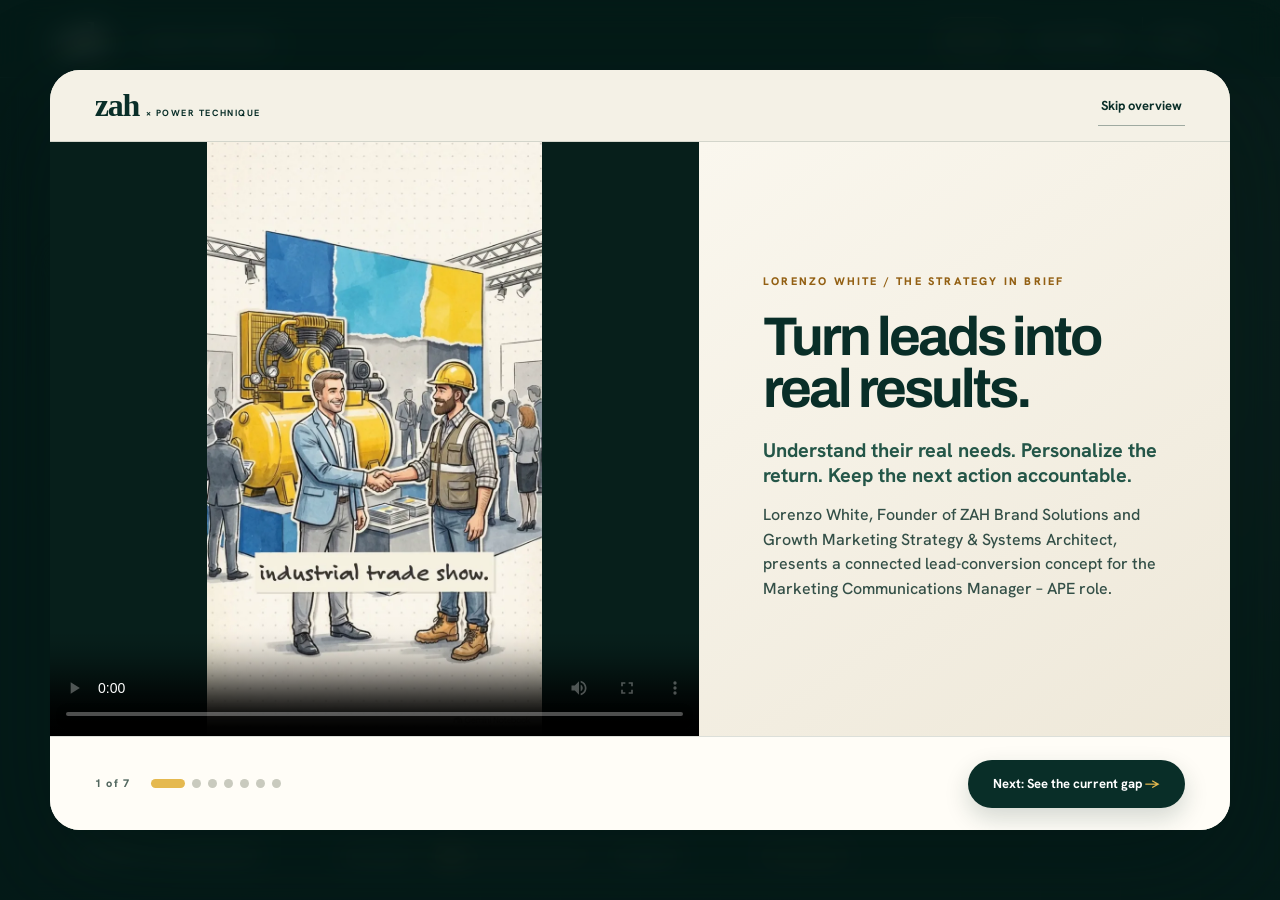
==== commit a8544372: "Remove V1/V2 (only V3 stays live, root now redirects to it), add contact info, and remove em dashes " ====
--- a/v3/index.html
+++ b/v3/index.html
@@ -60,17 +60,17 @@
   .zw-promo [style*="gap:24px;align-items:center"] > button{flex:1 1 100% !important;width:100% !important;justify-content:center !important;margin-top:6px}
 }
 </style>
-<meta name="theme-color" content="#092e28"><meta name="description" content="A personalized, accountable growth strategy for Atlas Copco Power Technique, presented by Lorenzo White of ZAH Brand Solutions."><link rel="stylesheet" href="./style.css"><link rel="stylesheet" href="./signals.css?v=conversion-18"><link rel="stylesheet" href="./refinement.css?v=conversion-18"><link rel="stylesheet" href="./equipment-power.css?v=conversion-18"><link rel="stylesheet" href="./story-refinement.css?v=conversion-18"><link rel="stylesheet" href="./strategy-upgrade.css?v=conversion-18"><link rel="stylesheet" href="./survey-refinement.css?v=conversion-18"><link rel="stylesheet" href="./machine-refinement.css?v=conversion-18"><link rel="stylesheet" href="./overview.css?v=conversion-18"><link rel="stylesheet" href="./experience-polish.css?v=conversion-18"><link rel="stylesheet" href="./profile-float.css?v=conversion-18"><link rel="stylesheet" href="./disconnected-journey.css?v=conversion-18"><link rel="stylesheet" href="./prospect-conversion.css?v=conversion-18"><link rel="icon" href="../assets/zah-logo.png"><script type="importmap">{"imports":{"three":"./vendor/three.module.js","three/addons/":"./vendor/addons/"}}</script></head>
-<body><header class="topbar"><a class="wordmark" href="#machine" data-go="0">zah<span> × POWER TECHNIQUE</span></a><span id="live-xp" class="live-xp">YOUR PLAN<br>0% complete</span><div class="top-actions"><a href="../" class="old-version">V1</a><a href="../v2/" class="old-version">V2</a><b class="version">V3</b><button class="overview-header" data-overview-open>Overview</button><button id="motion-toggle" aria-pressed="false">Pause effects</button><button id="menu-toggle" aria-expanded="false" aria-controls="chapters">Explore ＋</button></div></header><nav id="chapters" hidden aria-label="Chapters"><button class="overview-menu" data-overview-open><span>00</span>Strategy overview<b>↗</b></button><button data-go="0"><span>01</span>See the strategy<b>↗</b></button><button data-go="1"><span>02</span>See the disconnected journey<b>↗</b></button><button data-go="2"><span>03</span>Follow the connected journey<b>↗</b></button><button data-go="3"><span>04</span>Take the Goal Pulse Check<b>↗</b></button><button data-go="4"><span>05</span>Keep accountability visible<b>↗</b></button><button data-go="5"><span>06</span>Model the impact<b>↗</b></button><button data-go="6"><span>07</span>The road ahead<b>↗</b></button><div class="version-compare"><a href="../">View Version 1 ↗</a><a href="../v2/">View Version 2 ↗</a></div></nav>
+<meta name="theme-color" content="#092e28"><meta name="description" content="A personalized, accountable growth strategy for Atlas Copco Power Technique, presented by Lorenzo White of ZAH Brand Solutions."><link rel="stylesheet" href="./style.css"><link rel="stylesheet" href="./signals.css?v=conversion-21"><link rel="stylesheet" href="./refinement.css?v=conversion-21"><link rel="stylesheet" href="./equipment-power.css?v=conversion-21"><link rel="stylesheet" href="./story-refinement.css?v=conversion-21"><link rel="stylesheet" href="./strategy-upgrade.css?v=conversion-21"><link rel="stylesheet" href="./survey-refinement.css?v=conversion-21"><link rel="stylesheet" href="./machine-refinement.css?v=conversion-21"><link rel="stylesheet" href="./overview.css?v=conversion-21"><link rel="stylesheet" href="./experience-polish.css?v=conversion-21"><link rel="stylesheet" href="./profile-float.css?v=conversion-21"><link rel="stylesheet" href="./disconnected-journey.css?v=conversion-21"><link rel="stylesheet" href="./prospect-conversion.css?v=conversion-21"><link rel="icon" href="../assets/zah-logo.png"><script type="importmap">{"imports":{"three":"./vendor/three.module.js","three/addons/":"./vendor/addons/"}}</script></head>
+<body><header class="topbar"><a class="wordmark" href="#machine" data-go="0">zah<span> × POWER TECHNIQUE</span></a><span id="live-xp" class="live-xp">YOUR PLAN<br>0% complete</span><div class="top-actions"><button class="overview-header" data-overview-open>Overview</button><button id="motion-toggle" aria-pressed="false">Pause effects</button><button id="menu-toggle" aria-expanded="false" aria-controls="chapters">Explore ＋</button></div></header><nav id="chapters" hidden aria-label="Chapters"><button class="overview-menu" data-overview-open><span>00</span>Strategy overview<b>↗</b></button><button data-go="0"><span>01</span>See the strategy<b>↗</b></button><button data-go="1"><span>02</span>See the disconnected journey<b>↗</b></button><button data-go="2"><span>03</span>Follow the connected journey<b>↗</b></button><button data-go="3"><span>04</span>Take the Goal Pulse Check<b>↗</b></button><button data-go="4"><span>05</span>Keep accountability visible<b>↗</b></button><button data-go="5"><span>06</span>Model the impact<b>↗</b></button><button data-go="6"><span>07</span>The road ahead<b>↗</b></button></nav>
 <div class="zw-root" data-zw-deck="zah-atlas-v3" data-zw-total="7" data-zw-offer="-1" style="position:fixed;inset:0;overflow:hidden;background:var(--zw-paper);font-family:var(--zw-font-body)"><div id="zw-main" style="position:absolute;inset:0;overflow-y:scroll;overflow-x:hidden;scroll-snap-type:y proximity"><section data-idx="0" data-scene="experience" data-experience="machine" data-tone="dark" data-screen-label="01" aria-label="See the strategy" style="min-height:100svh;width:100%;box-sizing:border-box;position:relative;scroll-snap-align:start;isolation:isolate"><div class="machine-scroll"><div class="machine-sticky">
- <div class="hero-copy"><p class="eyebrow"><i class="status-dot"></i> LORENZO WHITE · ZAH BRAND SOLUTIONS × ATLAS COPCO POWER TECHNIQUE</p><h1><span id="hero-line-one">Turn interest.</span><em id="hero-line-two">Into accountable action.</em></h1><p id="hero-description">A connected marketing strategy that captures what each prospect needs, personalizes the return and keeps every lead visible through the next action—even after a dealer or distribution handoff.</p><div class="hero-actions"><button class="btn gold" data-go="3">Take the Goal Pulse Check <span>↗</span></button><span class="scroll-cue">↓ SCROLL TO EXPLORE THE SYSTEM<br>↑ REVERSE TO REBUILD</span></div></div>
+ <div class="hero-copy"><p class="eyebrow"><i class="status-dot"></i> LORENZO WHITE · ZAH BRAND SOLUTIONS × ATLAS COPCO POWER TECHNIQUE</p><h1><span id="hero-line-one">Turn interest.</span><em id="hero-line-two">Into accountable action.</em></h1><p id="hero-description">A connected marketing strategy that captures what each prospect needs, personalizes the return and keeps every lead visible through the next action, even after a dealer or distribution handoff.</p><div class="hero-actions"><button class="btn gold" data-go="3">Take the Goal Pulse Check <span>↗</span></button><span class="scroll-cue">↓ SCROLL TO EXPLORE THE SYSTEM<br>↑ REVERSE TO REBUILD</span></div></div>
  <div class="machine-stage"><div class="stage-watermark" aria-hidden="true">AIR</div><canvas id="machine-canvas" aria-label="Illustrative 3D portable compressor. Scroll or use the slider to expand its components."></canvas><img id="machine-fallback" src="./assets/xas400.png" alt="Atlas Copco XAS 400 compressor" hidden><span class="component c1" data-component>01 / PROTECTIVE CANOPY</span><span class="component c2" data-component>02 / DIESEL ENGINE</span><span class="component c3" data-component>03 / AIR END</span><span class="component c4" data-component>04 / COOLING CIRCUIT</span><span class="stage-signature">ILLUSTRATIVE CUTAWAY · NOT FACTORY CAD</span></div>
  <div class="assembly-console"><span class="mono">EXPLORE THE ENGINEERING</span><div class="assembly-controls"><button data-assembly="0">Assembled</button><label class="sr-only" for="assembly-scrub">Machine expansion</label><input id="assembly-scrub" type="range" min="0" max="100" value="0"><button data-assembly="1">Exploded</button></div><output id="assembly-readout">0% expanded</output></div>
 </div></div>
 </section><section data-idx="1" data-scene="experience" data-experience="disconnect" data-tone="light" data-screen-label="02" aria-label="See the disconnected journey" style="min-height:100svh;width:100%;box-sizing:border-box;position:relative;scroll-snap-align:start;isolation:isolate">
 <section class="wrap disconnect-journey" data-leak-step="enter" aria-labelledby="disconnect-title">
  <div class="section-head"><div><p class="eyebrow">01 / THE PROBLEM TO SOLVE</p><h2 id="disconnect-title">The lead enters.<br><em>Then the trail goes cold.</em></h2></div><p>Phone calls, web forms, campaigns and events can put interest into C4C. But when a lower-value opportunity is passed onward without an owned next action, Atlas Copco loses visibility before the lead has a chance to convert.</p></div>
- <div class="interview-note"><img src="./assets/zah-headshot.png" alt="" loading="lazy"><div><span class="interview-note-tag">MY NOTE FROM THE INTERVIEW</span><p>During my interview, I learned that Atlas Copco designates roughly 3% of investment to marketing, and that about 70% of revenue — possibly specific to this division — comes from rentals and smaller-lead routing. While these aren't confirmed figures, I'm using them as a starting point for this example.</p></div></div>
+ <div class="interview-note"><img src="./assets/zah-headshot.png" alt="" loading="lazy"><div><span class="interview-note-tag">MY NOTE FROM THE INTERVIEW</span><p>During my interview, I learned that Atlas Copco designates roughly 3% of investment to marketing, and that about 70% of revenue, possibly specific to this division, comes from rentals and smaller-lead routing. While these aren't confirmed figures, I'm using them as a starting point for this example.</p></div></div>
  <div class="disconnect-stage">
   <div class="disconnect-stage-top"><span>CURRENT-STATE ILLUSTRATION</span><span>Lower-value leads · ten-second cycle</span></div>
   <div class="leak-flow" role="img" aria-label="Phone, website, campaign and event leads enter C4C at different times. Sales representatives review the immediate value, route lower-value opportunities onward without a visible internal owner or next action, and the unowned lead signals lose energy, fall away and disappear as Atlas Copco loses visibility.">
@@ -97,7 +97,7 @@
   </div>
   <div class="leak-clock"><span class="leak-clock-icon" aria-hidden="true"><i></i></span><div><small>TIME WITHOUT A RECORDED NEXT ACTION</small><strong data-disconnect-day aria-label="New lead">New</strong></div><p data-disconnect-status>New interest enters from several channels.</p></div>
  </div>
- <div class="disconnect-conclusion"><div><span>THE BREAK IN THE JOURNEY</span><h3>The lead was captured.<br>The opportunity was not.</h3></div><p>Passing a lead to another channel should never make the relationship disappear. Without a visible owner, due next action and recorded outcome, the lead becomes cold—and the business cannot learn what converted or what was lost.</p></div>
+ <div class="disconnect-conclusion"><div><span>THE BREAK IN THE JOURNEY</span><h3>The lead was captured.<br>The opportunity was not.</h3></div><p>Passing a lead to another channel should never make the relationship disappear. Without a visible owner, due next action and recorded outcome, the lead becomes cold, and the business cannot learn what converted or what was lost.</p></div>
  <div class="disconnect-actions"><button type="button" class="text-btn" data-disconnect-replay>Replay the disconnected journey ↻</button><a class="btn gold" href="#signal">See how the connected journey closes the gap <span>→</span></a></div>
  <p class="disconnect-note">Illustrative current-state journey based on the interview discussion. Exact qualification thresholds, routing rules and C4C workflow should be confirmed with Atlas Copco.</p>
 </section>
@@ -123,22 +123,22 @@
   <div class="prospect-stage">
    <article class="prospect-panel" id="prospect-page" role="tabpanel" aria-labelledby="prospect-tab-page"><div class="prospect-browser"><div class="prospect-browser-bar"><i></i><i></i><i></i><span>equipment.example/<b data-prospect-company>Northcrew Site Services</b></span></div><div class="prospect-page-hero"><div class="prospect-page-copy"><span class="prospect-kicker">PERSONALIZED FOR <b data-prospect-company>Northcrew Site Services</b></span><h4><span data-prospect-name>Marcus</span>, here is the fit for your work.</h4><p>Based on your <strong data-prospect-application>Utility maintenance</strong> needs, this equipment gives your team a focused place to continue the conversation.</p></div><div class="prospect-machine"><img data-prospect-machine src="./assets/xas188-cutout.png" alt="Atlas Copco XAS 188 CD mobile air compressor recommendation"></div></div><div class="prospect-fit-row"><div><span>Recommended equipment</span><strong data-prospect-model>XAS 188 CD</strong></div><div><span>Requested airflow</span><strong data-prospect-flow>189 cfm</strong></div><div><span>Working pressure</span><strong data-prospect-pressure>100 psi</strong></div></div><div class="prospect-actions" aria-label="Example conversion actions"><button type="button" data-prospect-action="walkthrough">Schedule a site walkthrough</button><button type="button" data-prospect-action="pricing">Request pricing</button><button type="button" data-prospect-action="share">Share with the buying team</button></div></div></article>
    <article class="prospect-panel" id="prospect-email" role="tabpanel" aria-labelledby="prospect-tab-email" hidden><figure class="prospect-generated prospect-generated-email"><a class="prospect-generated-link" href="./assets/prospect-email-campaign-v2.webp" target="_blank" rel="noopener" aria-label="Open the full-size fictional personalized email concept"><picture><source media="(max-width:620px)" srcset="./assets/prospect-email-campaign-mobile-v2.webp"><img src="./assets/prospect-email-campaign-v2.webp" alt="Finished personalized email mockup for fictional prospect Marcus Reed of Northcrew Site Services" loading="lazy"></picture><span class="prospect-generated-zoom">Open full-size ↗</span></a><figcaption><div><strong>Fictional sample: Marcus Reed · Northcrew Site Services</strong><span>This finished email shows how Goal Pulse Check answers can shape the equipment, message and next step.</span></div><button type="button" data-view-prospect="page">View the equipment page</button></figcaption></figure></article>
-   <article class="prospect-panel" id="prospect-social" role="tabpanel" aria-labelledby="prospect-tab-social" hidden><figure class="prospect-generated prospect-generated-social"><a class="prospect-generated-link prospect-social-desktop" href="./assets/prospect-social-campaign-v2.webp" target="_blank" rel="noopener" aria-label="Open the full-size fictional social advertising concepts"><img src="./assets/prospect-social-campaign-v2.webp" alt="Finished LinkedIn, Instagram and Facebook ad mockups personalized for fictional prospect Marcus Reed" loading="lazy"><span class="prospect-generated-zoom">Open full-size ↗</span></a><div class="prospect-social-mobile" aria-label="Swipe through three fictional personalized social ad concepts"><a href="./assets/prospect-social-linkedin-v2.webp" target="_blank" rel="noopener"><img src="./assets/prospect-social-linkedin-v2.webp" alt="LinkedIn personalized ad mockup for fictional prospect Marcus Reed" loading="lazy"></a><a href="./assets/prospect-social-instagram-v2.webp" target="_blank" rel="noopener"><img src="./assets/prospect-social-instagram-v2.webp" alt="Instagram personalized ad mockup for fictional prospect Marcus Reed" loading="lazy"></a><a href="./assets/prospect-social-facebook-v2.webp" target="_blank" rel="noopener"><img src="./assets/prospect-social-facebook-v2.webp" alt="Facebook personalized ad mockup for fictional prospect Marcus Reed" loading="lazy"></a></div><figcaption><div><strong>One insight. Three placements. One return path.</strong><span>Each finished concept uses the fictional prospect’s stated work, equipment fit and next step—not a generic product message.</span></div><button type="button" data-view-prospect="page">View the equipment page</button></figcaption></figure></article>
+   <article class="prospect-panel" id="prospect-social" role="tabpanel" aria-labelledby="prospect-tab-social" hidden><figure class="prospect-generated prospect-generated-social"><a class="prospect-generated-link prospect-social-desktop" href="./assets/prospect-social-campaign-v2.webp" target="_blank" rel="noopener" aria-label="Open the full-size fictional social advertising concepts"><img src="./assets/prospect-social-campaign-v2.webp" alt="Finished LinkedIn, Instagram and Facebook ad mockups personalized for fictional prospect Marcus Reed" loading="lazy"><span class="prospect-generated-zoom">Open full-size ↗</span></a><div class="prospect-social-mobile" aria-label="Swipe through three fictional personalized social ad concepts"><a href="./assets/prospect-social-linkedin-v2.webp" target="_blank" rel="noopener"><img src="./assets/prospect-social-linkedin-v2.webp" alt="LinkedIn personalized ad mockup for fictional prospect Marcus Reed" loading="lazy"></a><a href="./assets/prospect-social-instagram-v2.webp" target="_blank" rel="noopener"><img src="./assets/prospect-social-instagram-v2.webp" alt="Instagram personalized ad mockup for fictional prospect Marcus Reed" loading="lazy"></a><a href="./assets/prospect-social-facebook-v2.webp" target="_blank" rel="noopener"><img src="./assets/prospect-social-facebook-v2.webp" alt="Facebook personalized ad mockup for fictional prospect Marcus Reed" loading="lazy"></a></div><figcaption><div><strong>One insight. Three placements. One return path.</strong><span>Each finished concept uses the fictional prospect’s stated work, equipment fit and next step, not a generic product message.</span></div><button type="button" data-view-prospect="page">View the equipment page</button></figcaption></figure></article>
    <article class="prospect-panel" id="prospect-youtube" role="tabpanel" aria-labelledby="prospect-tab-youtube" hidden><div class="prospect-video-frame"><div class="prospect-video-top"><strong>YouTube · RETARGETING PREVIEW</strong><span>Illustrative creative</span></div><div class="prospect-video-screen"><img data-prospect-machine src="./assets/xas188-cutout.png" alt="Mobile air compressor featured in a personalized YouTube retargeting concept"><button class="prospect-play" data-prospect-video type="button" aria-pressed="false" aria-label="Play illustrative YouTube retargeting concept">▶</button><span>15 SECOND RETURN MESSAGE</span></div><div class="prospect-video-copy"><span>RESULT-BASED RETARGETING</span><h4>The equipment they explored becomes the reason to return.</h4><p>A short application-led video reconnects with eligible prospects, repeats the matched value clearly and returns them to the same personalized equipment page.</p><button type="button" data-view-prospect="page">Explore the recommendation</button></div></div></article>
   </div>
   <div class="prospect-consistency" aria-label="Consistent conversion path"><span>Personalized page</span><i>→</i><span>Relevant message</span><i>→</i><span>Walkthrough · pricing · buying-team share</span></div><p class="prospect-note">Illustrative previews only. Retargeting requires consent, audience matching and platform eligibility. No email, advertisement, booking or pricing request is sent from this presentation.</p>
  </section>
 </div>
 </section><section data-idx="4" data-scene="experience" data-experience="control" data-tone="dark" data-screen-label="05" aria-label="Keep accountability visible" style="min-height:100svh;width:100%;box-sizing:border-box;position:relative;scroll-snap-align:start;isolation:isolate">
-<div class="wrap control-wrap"><div class="section-head"><div><p class="eyebrow">04 / THE SALES EXPERIENCE</p><h2>A handoff must protect the sale.<br><em>Accountability stays with it.</em></h2></div><p>The primary path moves each prospect toward a walkthrough, refined recommendation and quote, rental or purchase decision. If a partner is needed, the assigned sales professional and due next action remain visible until the outcome is recorded.<small class="section-instruction">Open a sample record to explore the workflow.</small></p></div><section class="accountability-story" aria-labelledby="accountability-title"><div class="accountability-copy"><span class="eyebrow">THE ACCOUNTABILITY PATH</span><h3 id="accountability-title">Prevent the pass-off.<br>Protect the path to a sale.</h3><p>The main path moves from a captured need to a recorded business outcome. The assigned sales professional remains accountable for the next action, even when a dealer, distributor or rental partner helps serve the customer.</p><div class="accountability-proof"><span>✓ Assigned sales professional</span><span>✓ Due next action</span><span>✓ Partner acceptance when needed</span><span>✓ Recorded conversion outcome</span></div></div><div class="accountability-map" role="group" aria-label="The accountable sales path moves from a captured prospect through needs confirmation, site walkthrough, refined personalized recommendation and a quote, rental or purchase decision to a recorded outcome. A dealer or distributor is only a conditional support route; the internal sales professional and next action remain visible."><div class="account-owner-rail"><span><i aria-hidden="true">●</i> INTERNAL OWNER REMAINS VISIBLE</span><b>Assigned sales professional</b><small>Next action + due date tracked throughout</small></div><ol class="account-main-path"><li><span aria-hidden="true">01</span><b>Captured prospect</b><small>Source + contact recorded</small></li><li><span aria-hidden="true">02</span><b>Assigned sales professional</b><small>Owner + response expectation</small></li><li><span aria-hidden="true">03</span><b>Needs confirmed</b><small>Application + equipment context</small></li><li><span aria-hidden="true">04</span><b>Site walkthrough</b><small>A real conversation at the work</small></li><li><span aria-hidden="true">05</span><b>Refined recommendation</b><small>Site-informed equipment + next steps</small></li><li><span aria-hidden="true">06</span><b>Quote, rental or purchase decision</b><small>The conversion opportunity</small></li><li><span aria-hidden="true">07</span><b>Recorded outcome</b><small>Won, lost or follow-up scheduled</small></li></ol><aside class="account-partner-route"><div><span>CONDITIONAL SUPPORT ROUTE</span><b>Dealer / distributor / rental partner</b><small>Used when the customer or territory requires it</small></div><ul><li>Partner accepts the handoff</li><li>Internal owner stays attached</li><li>Due next action returns to the shared view</li></ul><strong>Support the sale—do not replace its accountability.</strong></aside><div class="account-governance"><span aria-hidden="true"><svg viewBox="0 0 48 48"><path d="M6 25s7-12 18-12 18 12 18 12-7 12-18 12S6 25 6 25Z"/><circle cx="24" cy="25" r="5"/></svg></span><div><b>Marketing + C4C keep the full path in review</b><small>Owner · last activity · due next action · partner acceptance · outcome</small></div></div></div></section><div class="c4c-explainer"><div class="integration-intro"><span class="eyebrow">HOW C4C FITS</span><h3>Keep the context.<br>Keep accountability visible.</h3><p>A completed Goal Pulse Check creates a C4C lead record or enriches the matching record with the prospect’s application, equipment needs and preferred next step. That context powers the initial personalized equipment brief and supports assignment to a sales professional with a due next action. Sales and marketing can review the accountable owner, latest activity and outcome in one connected view. When a partner is used, acceptance stays visible too.</p></div><div class="integration-flow"><button data-crm-stage="0" aria-pressed="true"><span>01 / C4C</span><b>Record created or enriched</b><small>Identity, source + stated need stay together</small></button><i>→</i><button data-crm-stage="1" aria-pressed="false"><span>02 / PERSONALIZED EXPERIENCE</span><b>Initial equipment brief</b><small>Goal Pulse Check context becomes useful</small></button><i>→</i><button data-crm-stage="2" aria-pressed="false"><span>03 / ACCOUNTABLE FOLLOW-THROUGH</span><b>Sales professional + due next action</b><small>Walkthrough activates when requested or qualified</small></button></div><div id="crm-explanation" aria-live="polite"></div><div class="crm-demo-actions"><button class="btn gold" id="load-crm-example">Follow an example lead <span>→</span></button><p>Fictional C4C-style sample. No live connection.</p></div><details class="integration-notes"><summary>How would the real connection work?</summary><p>An approved export can supply a dated snapshot. A verified API or integration can support refreshes and permitted updates. We first confirm their C4C edition, available services, field access and matching rules.</p><p>Importing a file does not create live synchronization. Returning activities to C4C requires an explicitly configured connection. This prototype demonstrates the flow locally.</p></details></div><div class="control-top"><span><i class="status-dot"></i> LOCAL DEMONSTRATION · C4C WORKFLOW CONCEPT</span><div><button id="advance-day" class="text-btn">Advance one demo day →</button><button id="reset-records" class="text-btn">Reset samples</button></div></div><div id="control-metrics" class="metrics"></div><div class="record-toolbar"><strong>Opportunity follow-through</strong><div role="group" aria-label="Filter records"><button data-filter="all" aria-pressed="true">All leads</button><button data-filter="attention" aria-pressed="false">Needs attention</button><button data-filter="mine" aria-pressed="false">My profile</button></div></div><div id="records"></div><p class="fine">Fictional sample records plus your local profile. Real C4C integration requires edition, API access and workflow validation. No live CRM or messaging connection is active.</p></div>
+<div class="wrap control-wrap"><div class="section-head"><div><p class="eyebrow">04 / THE SALES EXPERIENCE</p><h2>A handoff must protect the sale.<br><em>Accountability stays with it.</em></h2></div><p>The primary path moves each prospect toward a walkthrough, refined recommendation and quote, rental or purchase decision. If a partner is needed, the assigned sales professional and due next action remain visible until the outcome is recorded.<small class="section-instruction">Open a sample record to explore the workflow.</small></p></div><section class="accountability-story" aria-labelledby="accountability-title"><div class="accountability-copy"><span class="eyebrow">THE ACCOUNTABILITY PATH</span><h3 id="accountability-title">Prevent the pass-off.<br>Protect the path to a sale.</h3><p>The main path moves from a captured need to a recorded business outcome. The assigned sales professional remains accountable for the next action, even when a dealer, distributor or rental partner helps serve the customer.</p><div class="accountability-proof"><span>✓ Assigned sales professional</span><span>✓ Due next action</span><span>✓ Partner acceptance when needed</span><span>✓ Recorded conversion outcome</span></div></div><div class="accountability-map" role="group" aria-label="The accountable sales path moves from a captured prospect through needs confirmation, site walkthrough, refined personalized recommendation and a quote, rental or purchase decision to a recorded outcome. A dealer or distributor is only a conditional support route; the internal sales professional and next action remain visible."><div class="account-owner-rail"><span><i aria-hidden="true">●</i> INTERNAL OWNER REMAINS VISIBLE</span><b>Assigned sales professional</b><small>Next action + due date tracked throughout</small></div><ol class="account-main-path"><li><span aria-hidden="true">01</span><b>Captured prospect</b><small>Source + contact recorded</small></li><li><span aria-hidden="true">02</span><b>Assigned sales professional</b><small>Owner + response expectation</small></li><li><span aria-hidden="true">03</span><b>Needs confirmed</b><small>Application + equipment context</small></li><li><span aria-hidden="true">04</span><b>Site walkthrough</b><small>A real conversation at the work</small></li><li><span aria-hidden="true">05</span><b>Refined recommendation</b><small>Site-informed equipment + next steps</small></li><li><span aria-hidden="true">06</span><b>Quote, rental or purchase decision</b><small>The conversion opportunity</small></li><li><span aria-hidden="true">07</span><b>Recorded outcome</b><small>Won, lost or follow-up scheduled</small></li></ol><aside class="account-partner-route"><div><span>CONDITIONAL SUPPORT ROUTE</span><b>Dealer / distributor / rental partner</b><small>Used when the customer or territory requires it</small></div><ul><li>Partner accepts the handoff</li><li>Internal owner stays attached</li><li>Due next action returns to the shared view</li></ul><strong>Support the sale. Do not replace its accountability.</strong></aside><div class="account-governance"><span aria-hidden="true"><svg viewBox="0 0 48 48"><path d="M6 25s7-12 18-12 18 12 18 12-7 12-18 12S6 25 6 25Z"/><circle cx="24" cy="25" r="5"/></svg></span><div><b>Marketing + C4C keep the full path in review</b><small>Owner · last activity · due next action · partner acceptance · outcome</small></div></div></div></section><div class="c4c-explainer"><div class="integration-intro"><span class="eyebrow">HOW C4C FITS</span><h3>Keep the context.<br>Keep accountability visible.</h3><p>A completed Goal Pulse Check creates a C4C lead record or enriches the matching record with the prospect’s application, equipment needs and preferred next step. That context powers the initial personalized equipment brief and supports assignment to a sales professional with a due next action. Sales and marketing can review the accountable owner, latest activity and outcome in one connected view. When a partner is used, acceptance stays visible too.</p></div><div class="integration-flow"><button data-crm-stage="0" aria-pressed="true"><span>01 / C4C</span><b>Record created or enriched</b><small>Identity, source + stated need stay together</small></button><i>→</i><button data-crm-stage="1" aria-pressed="false"><span>02 / PERSONALIZED EXPERIENCE</span><b>Initial equipment brief</b><small>Goal Pulse Check context becomes useful</small></button><i>→</i><button data-crm-stage="2" aria-pressed="false"><span>03 / ACCOUNTABLE FOLLOW-THROUGH</span><b>Sales professional + due next action</b><small>Walkthrough activates when requested or qualified</small></button></div><div id="crm-explanation" aria-live="polite"></div><div class="crm-demo-actions"><button class="btn gold" id="load-crm-example">Follow an example lead <span>→</span></button><p>Fictional C4C-style sample. No live connection.</p></div><details class="integration-notes"><summary>How would the real connection work?</summary><p>An approved export can supply a dated snapshot. A verified API or integration can support refreshes and permitted updates. We first confirm their C4C edition, available services, field access and matching rules.</p><p>Importing a file does not create live synchronization. Returning activities to C4C requires an explicitly configured connection. This prototype demonstrates the flow locally.</p></details></div><div class="control-top"><span><i class="status-dot"></i> LOCAL DEMONSTRATION · C4C WORKFLOW CONCEPT</span><div><button id="advance-day" class="text-btn">Advance one demo day →</button><button id="reset-records" class="text-btn">Reset samples</button></div></div><div id="control-metrics" class="metrics"></div><div class="record-toolbar"><strong>Opportunity follow-through</strong><div role="group" aria-label="Filter records"><button data-filter="all" aria-pressed="true">All leads</button><button data-filter="attention" aria-pressed="false">Needs attention</button><button data-filter="mine" aria-pressed="false">My profile</button></div></div><div id="records"></div><p class="fine">Fictional sample records plus your local profile. Real C4C integration requires edition, API access and workflow validation. No live CRM or messaging connection is active.</p></div>
 </section><section data-idx="5" data-scene="experience" data-experience="impact" data-tone="light" data-screen-label="06" aria-label="Model the impact" style="min-height:100svh;width:100%;box-sizing:border-box;position:relative;scroll-snap-align:start;isolation:isolate">
 <div class="wrap impact-wrap"><div class="section-head"><div><p class="eyebrow">05 / FROM ACTIVITY TO OUTCOME</p><h2>What if every handoff<br><em>kept a visible next step?</em></h2></div><p>More attention only helps when the conversation continues. Explore how consistent, recorded follow-through could change the value of interest already entering the business.<small class="section-instruction">Adjust the assumptions to explore the model.</small></p></div><div class="impact-grid"><div class="impact-dials"><label>Inquiries in the period <output id="inquiries-value">400</output><input id="inquiries" type="range" min="100" max="1200" step="50" value="400"></label><label>Leads followed through <output id="coverage-value">85%</output><input id="coverage" type="range" min="20" max="100" step="5" value="85"></label><div class="assumptions"><label>Qualified %<input id="qualified" type="number" min="1" max="100" value="60"></label><label>Quoted %<input id="quoted" type="number" min="1" max="100" value="50"></label><label>Won %<input id="won" type="number" min="1" max="100" value="25"></label><label>Average order $<input id="order" type="number" min="1" max="10000000" value="50000"></label></div><p class="fine">Illustrative assumptions, not a forecast. No costs, attribution model or incremental profit are implied.</p></div><div class="impact-visual"><span class="mono">MODELED BOOKED VALUE</span><strong id="impact-value">$1.28m</strong><div class="bars"><div><i id="baseline-bar"></i><b id="baseline-value">$750k</b><span>50% follow-through</span></div><div><i id="scenario-bar"></i><b id="scenario-value">$1.28m</b><span>Your scenario</span></div></div><p id="impact-equation"></p></div></div></div>
 </section><section data-idx="6" data-scene="experience" data-experience="future" data-tone="dark" data-screen-label="07" aria-label="The road ahead" style="min-height:100svh;width:100%;box-sizing:border-box;position:relative;scroll-snap-align:start;isolation:isolate">
-<div class="wrap future-wrap"><div class="section-head"><div><p class="eyebrow">06 / START FOCUSED. LEARN. EXPAND.</p><h2>Start where the need is clear.<br><em>Let the evidence guide what grows.</em></h2></div></div><div class="horizon-tabs" role="group" aria-label="Roadmap horizon"><button data-horizon="0" aria-pressed="true"><span>01</span><b>6 months</b><small>Run a focused pilot</small></button><button data-horizon="1" aria-pressed="false"><span>02</span><b>12 months</b><small>Learn from real outcomes</small></button><button data-horizon="2" aria-pressed="false"><span>03</span><b>2030</b><small>Expand what works</small></button></div><div id="horizon-detail"></div><div class="pilot-story"><img src="../assets/electric-compressor.jpg" alt="Electric mobile equipment on a construction site" loading="lazy"><div><span class="eyebrow">START WITH THE APPLICATION</span><h3>The right story starts<br>with the actual work.</h3><p>Understand the site before choosing the message. Build a focused pilot, measure what happens after capture, and improve the experience before expanding it.</p></div></div><div class="about-grid"><div class="portrait"><img src="./assets/zah-headshot.png" alt="Lorenzo White" loading="lazy"><span>LORENZO WHITE / STRATEGY → SYSTEMS → EXPERIENCE</span></div><div><p class="eyebrow">THE PERSON BEHIND THE SYSTEM</p><h2>I build the connection<br><em>between idea and impact.</em></h2><p class="about-role">Growth Marketing Strategy &amp; Systems Architect</p><p>I approach marketing like an engineer: understand the moving parts, design the connections, and make the outcome measurable. I created the Triple A System as the philosophy behind this approach. It connects understanding, thoughtful adjustment and a clear next step. This is how I present an idea—by putting the experience in your hands.</p><div class="triple-a-story"><span class="eyebrow">THE TRIPLE A SYSTEM</span><h3>A philosophy you can see working.</h3><p>Understand the situation. Adjust the approach. Make the next step visible. The same thinking connects this entire customer journey.</p></div><div class="actions"><a class="btn gold" href="https://zahbrandsolutions.com/" target="_blank" rel="noopener">Explore ZAH ↗</a><a class="text-btn" href="../assets/portable-air-plan.pdf" download>Download strategy PDF ↓</a></div><div class="share-block"><img src="./assets/share-qr.svg" width="100" height="100" alt="Scan to open Version 3"><div><b>Put the experience in their hands.</b><p>Scan and follow along on your phone.</p><button class="text-btn" id="share-experience">Share Version 3 ↗</button></div></div></div></div><details class="sources"><summary>Product sources & concept notes</summary><p>An independent interview proposal by ZAH Brand Solutions. Equipment source photos and published specifications: Atlas Copco. Transparent equipment visuals are AI-assisted cutouts derived from those photos; consult manufacturer imagery for exact configuration. The interactive cutaway is an illustrative model, not factory CAD. Final selection requires engineering review of application, pressure, flow, altitude, environment and duty cycle.</p><p><a href="https://www.atlascopco.com/en-us/construction-equipment/products/mobile-air-compressors-usa/small-towable-compressors/xas-110-kd" target="_blank" rel="noopener">XAS 110 KD</a> · <a href="https://www.atlascopco.com/content/dam/atlas-copco/local-countries/united-states/documents/ptna-usa/compressors/2.0%20XAS%20188%20CD%20T4F%20PE%20-%20Product%20Reference%20Sheet.pdf" target="_blank" rel="noopener">XAS 188 CD product reference</a> · <a href="https://www.atlascopco.com/en-us/construction-equipment/products/mobile-air-compressors-usa/medium-diesel-compressors/xas-400-150-cd" target="_blank" rel="noopener">XAS 400-150 CD</a>. Accessed September 21, 2026.</p><p>Capability scores compare the three illustrated machines using published airflow, working pressure, wet weight and application range; they are not quality, efficiency or final-sizing ratings. The original Tip Jar Soda Pop is used for earned achievements and the candidate entrance. Personal information remains in this browser unless you choose to download your brief. Public share links omit your contact details. Walkthrough preferences are requests in a local demonstration, not confirmed bookings. No U.S. market ranking is asserted.</p></details><footer>DESIGNED & ENGINEERED BY ZAH BRAND SOLUTIONS <span><a href="../">Version 1</a><a href="../v2/">Version 2</a><b>Version 3</b></span></footer></div>
+<div class="wrap future-wrap"><div class="section-head"><div><p class="eyebrow">06 / START FOCUSED. LEARN. EXPAND.</p><h2>Start where the need is clear.<br><em>Let the evidence guide what grows.</em></h2></div></div><div class="horizon-tabs" role="group" aria-label="Roadmap horizon"><button data-horizon="0" aria-pressed="true"><span>01</span><b>6 months</b><small>Run a focused pilot</small></button><button data-horizon="1" aria-pressed="false"><span>02</span><b>12 months</b><small>Learn from real outcomes</small></button><button data-horizon="2" aria-pressed="false"><span>03</span><b>2030</b><small>Expand what works</small></button></div><div id="horizon-detail"></div><div class="pilot-story"><img src="../assets/electric-compressor.jpg" alt="Electric mobile equipment on a construction site" loading="lazy"><div><span class="eyebrow">START WITH THE APPLICATION</span><h3>The right story starts<br>with the actual work.</h3><p>Understand the site before choosing the message. Build a focused pilot, measure what happens after capture, and improve the experience before expanding it.</p></div></div><div class="about-grid"><div class="portrait"><img src="./assets/zah-headshot.png" alt="Lorenzo White" loading="lazy"><span>LORENZO WHITE / STRATEGY → SYSTEMS → EXPERIENCE</span></div><div><p class="eyebrow">THE PERSON BEHIND THE SYSTEM</p><h2>I build the connection<br><em>between idea and impact.</em></h2><p class="about-role">Growth Marketing Strategy &amp; Systems Architect</p><p>I approach marketing like an engineer: understand the moving parts, design the connections, and make the outcome measurable. I created the AAA System as the philosophy behind this approach. It connects awareness, thoughtful adjustment and decisive action. This is how I present an idea: by putting the experience in your hands.</p><div class="triple-a-story"><span class="eyebrow">THE AAA SYSTEM</span><h3>A philosophy you can see working.</h3><p>Awareness. Adjustment. Action. The same thinking connects this entire customer journey.</p></div><div class="actions"><a class="text-btn" href="tel:+12157895593">(215) 789-5593</a><a class="text-btn" href="mailto:lorenzor.white@gmail.com">lorenzor.white@gmail.com</a></div><div class="actions"><a class="btn gold" href="https://zahbrandsolutions.com/" target="_blank" rel="noopener">Explore ZAH ↗</a><a class="text-btn" href="../assets/portable-air-plan.pdf" download>Download strategy PDF ↓</a></div><div class="share-block"><img src="./assets/share-qr.svg" width="100" height="100" alt="Scan to open Version 3"><div><b>Put the experience in their hands.</b><p>Scan and follow along on your phone.</p><button class="text-btn" id="share-experience">Share Version 3 ↗</button></div></div></div></div><details class="sources"><summary>Product sources & concept notes</summary><p>An independent interview proposal by ZAH Brand Solutions. Equipment source photos and published specifications: Atlas Copco. Transparent equipment visuals are AI-assisted cutouts derived from those photos; consult manufacturer imagery for exact configuration. The interactive cutaway is an illustrative model, not factory CAD. Final selection requires engineering review of application, pressure, flow, altitude, environment and duty cycle.</p><p><a href="https://www.atlascopco.com/en-us/construction-equipment/products/mobile-air-compressors-usa/small-towable-compressors/xas-110-kd" target="_blank" rel="noopener">XAS 110 KD</a> · <a href="https://www.atlascopco.com/content/dam/atlas-copco/local-countries/united-states/documents/ptna-usa/compressors/2.0%20XAS%20188%20CD%20T4F%20PE%20-%20Product%20Reference%20Sheet.pdf" target="_blank" rel="noopener">XAS 188 CD product reference</a> · <a href="https://www.atlascopco.com/en-us/construction-equipment/products/mobile-air-compressors-usa/medium-diesel-compressors/xas-400-150-cd" target="_blank" rel="noopener">XAS 400-150 CD</a>. Accessed September 21, 2026.</p><p>Capability scores compare the three illustrated machines using published airflow, working pressure, wet weight and application range; they are not quality, efficiency or final-sizing ratings. The original Tip Jar Soda Pop is used for earned achievements and the candidate entrance. Personal information remains in this browser unless you choose to download your brief. Public share links omit your contact details. Walkthrough preferences are requests in a local demonstration, not confirmed bookings. No U.S. market ranking is asserted.</p></details><footer>DESIGNED & ENGINEERED BY ZAH BRAND SOLUTIONS</footer></div>
 </section></div><nav style="position:fixed;left:18px;top:50%;transform:translateY(-50%);z-index:55;display:flex;flex-direction:column;gap:11px;padding:13px 9px;background:rgba(255,255,255,.55);backdrop-filter:blur(10px);-webkit-backdrop-filter:blur(10px);border-radius:999px;box-shadow:0 6px 20px rgb(var(--zw-ink-rgb) / .12)"><button data-dot="0" data-act="goto" data-go="0" aria-label="See the strategy" style="cursor:pointer;border:none;padding:0;width:9px;height:9px;border-radius:50%;background:rgb(var(--zw-muted-rgb) / .35);transition:background .3s,transform .3s"></button><button data-dot="1" data-act="goto" data-go="1" aria-label="See the disconnected journey" style="cursor:pointer;border:none;padding:0;width:9px;height:9px;border-radius:50%;background:rgb(var(--zw-muted-rgb) / .35);transition:background .3s,transform .3s"></button><button data-dot="2" data-act="goto" data-go="2" aria-label="Follow the connected journey" style="cursor:pointer;border:none;padding:0;width:9px;height:9px;border-radius:50%;background:rgb(var(--zw-muted-rgb) / .35);transition:background .3s,transform .3s"></button><button data-dot="3" data-act="goto" data-go="3" aria-label="Take the Goal Pulse Check" style="cursor:pointer;border:none;padding:0;width:9px;height:9px;border-radius:50%;background:rgb(var(--zw-muted-rgb) / .35);transition:background .3s,transform .3s"></button><button data-dot="4" data-act="goto" data-go="4" aria-label="Keep accountability visible" style="cursor:pointer;border:none;padding:0;width:9px;height:9px;border-radius:50%;background:rgb(var(--zw-muted-rgb) / .35);transition:background .3s,transform .3s"></button><button data-dot="5" data-act="goto" data-go="5" aria-label="Model the impact" style="cursor:pointer;border:none;padding:0;width:9px;height:9px;border-radius:50%;background:rgb(var(--zw-muted-rgb) / .35);transition:background .3s,transform .3s"></button><button data-dot="6" data-act="goto" data-go="6" aria-label="The road ahead" style="cursor:pointer;border:none;padding:0;width:9px;height:9px;border-radius:50%;background:rgb(var(--zw-muted-rgb) / .35);transition:background .3s,transform .3s"></button></nav><div style="position:fixed;left:50%;bottom:20px;transform:translateX(-50%);z-index:55;display:flex;align-items:center;gap:12px;background:rgba(255,255,255,.65);backdrop-filter:blur(10px);-webkit-backdrop-filter:blur(10px);padding:7px 9px;border-radius:999px;box-shadow:0 6px 20px rgb(var(--zw-ink-rgb) / .14)"><button data-act="prev" aria-label="Previous" style="cursor:pointer;border:none;width:34px;height:34px;border-radius:50%;background:#fff;color:var(--zw-ink);font-size:18px;font-weight:800;display:flex;align-items:center;justify-content:center;box-shadow:0 2px 8px rgb(var(--zw-ink-rgb) / .12);transition:background .25s,color .25s">&#8249;</button><span id="zw-counter" style="font-family:var(--zw-font-display);font-weight:700;color:var(--zw-ink);font-size:13px;letter-spacing:.03em;min-width:118px;text-align:center">1 / 7</span><button data-act="next" aria-label="Next" style="cursor:pointer;border:none;width:34px;height:34px;border-radius:50%;background:var(--zw-accent);color:#fff;font-size:18px;font-weight:800;display:flex;align-items:center;justify-content:center;box-shadow:0 2px 8px rgb(var(--zw-accent-rgb) / .3);transition:background .25s,color .25s">&#8250;</button></div></div>
 <div id="toast" role="status"></div><dialog id="record-dialog" aria-labelledby="record-title"><div id="record-detail"></div></dialog><dialog id="detail-dialog" aria-labelledby="detail-title"><div id="detail-content"></div></dialog><div id="achievement" role="status" aria-live="polite"></div><script src="./core.js"></script><script type="module">
 import { mountDeck } from "./wire.js";
-import {boot} from "./app.mjs?v=conversion-18";boot(mountDeck);
+import {boot} from "./app.mjs?v=conversion-21";boot(mountDeck);
 </script>
 </body>
 </html>
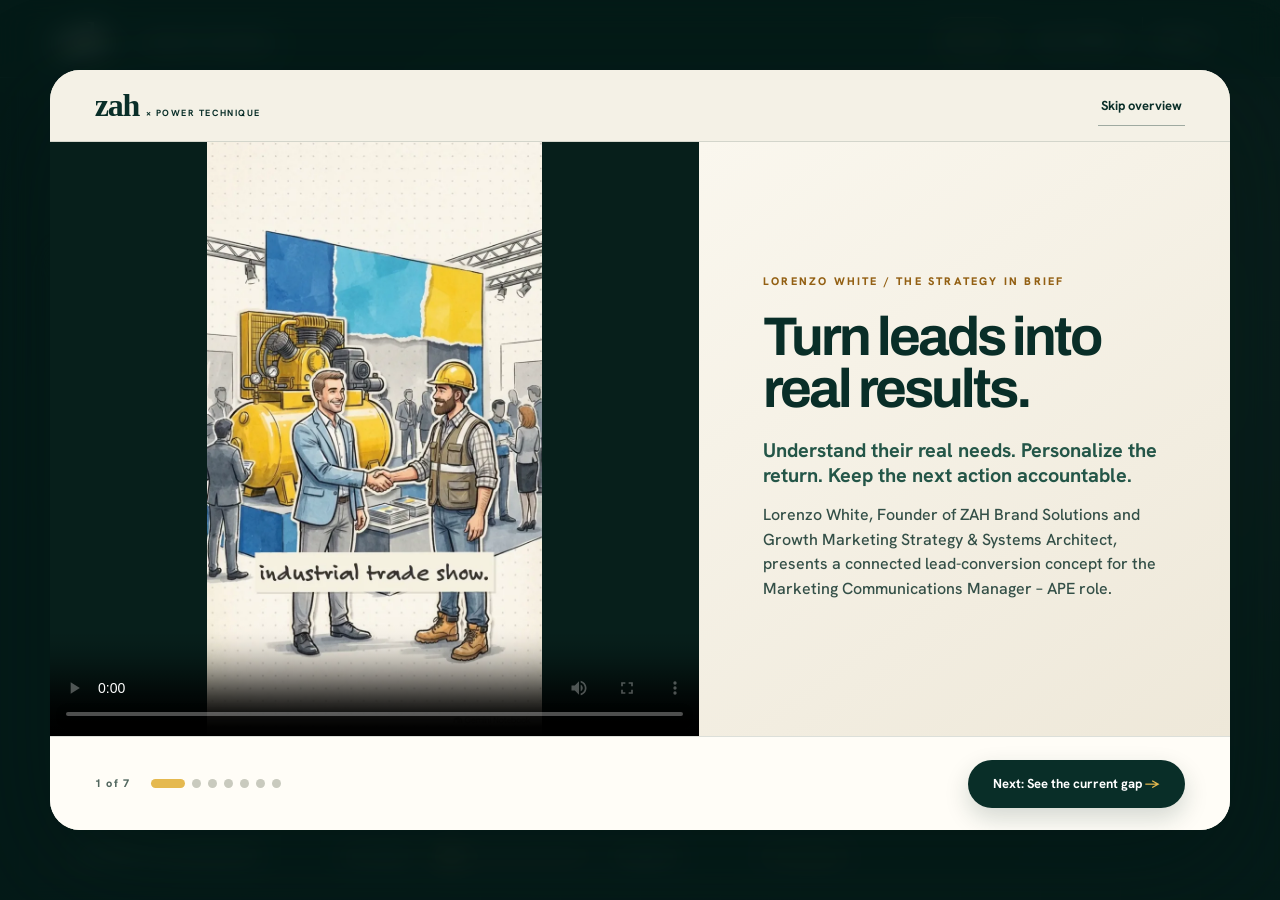
==== commit f1287fec: "Fix mobile hero: no more scroll-jacked explode, background auto-spin, real per-section paging Mobile" ====
--- a/v3/index.html
+++ b/v3/index.html
@@ -60,7 +60,7 @@
   .zw-promo [style*="gap:24px;align-items:center"] > button{flex:1 1 100% !important;width:100% !important;justify-content:center !important;margin-top:6px}
 }
 </style>
-<meta name="theme-color" content="#092e28"><meta name="description" content="A personalized, accountable growth strategy for Atlas Copco Power Technique, presented by Lorenzo White of ZAH Brand Solutions."><link rel="stylesheet" href="./style.css"><link rel="stylesheet" href="./signals.css?v=conversion-21"><link rel="stylesheet" href="./refinement.css?v=conversion-21"><link rel="stylesheet" href="./equipment-power.css?v=conversion-21"><link rel="stylesheet" href="./story-refinement.css?v=conversion-21"><link rel="stylesheet" href="./strategy-upgrade.css?v=conversion-21"><link rel="stylesheet" href="./survey-refinement.css?v=conversion-21"><link rel="stylesheet" href="./machine-refinement.css?v=conversion-21"><link rel="stylesheet" href="./overview.css?v=conversion-21"><link rel="stylesheet" href="./experience-polish.css?v=conversion-21"><link rel="stylesheet" href="./profile-float.css?v=conversion-21"><link rel="stylesheet" href="./disconnected-journey.css?v=conversion-21"><link rel="stylesheet" href="./prospect-conversion.css?v=conversion-21"><link rel="icon" href="../assets/zah-logo.png"><script type="importmap">{"imports":{"three":"./vendor/three.module.js","three/addons/":"./vendor/addons/"}}</script></head>
+<meta name="theme-color" content="#092e28"><meta name="description" content="A personalized, accountable growth strategy for Atlas Copco Power Technique, presented by Lorenzo White of ZAH Brand Solutions."><link rel="stylesheet" href="./style.css"><link rel="stylesheet" href="./signals.css?v=conversion-22"><link rel="stylesheet" href="./refinement.css?v=conversion-22"><link rel="stylesheet" href="./equipment-power.css?v=conversion-22"><link rel="stylesheet" href="./story-refinement.css?v=conversion-22"><link rel="stylesheet" href="./strategy-upgrade.css?v=conversion-22"><link rel="stylesheet" href="./survey-refinement.css?v=conversion-22"><link rel="stylesheet" href="./machine-refinement.css?v=conversion-22"><link rel="stylesheet" href="./overview.css?v=conversion-22"><link rel="stylesheet" href="./experience-polish.css?v=conversion-22"><link rel="stylesheet" href="./profile-float.css?v=conversion-22"><link rel="stylesheet" href="./disconnected-journey.css?v=conversion-22"><link rel="stylesheet" href="./prospect-conversion.css?v=conversion-22"><link rel="icon" href="../assets/zah-logo.png"><script type="importmap">{"imports":{"three":"./vendor/three.module.js","three/addons/":"./vendor/addons/"}}</script></head>
 <body><header class="topbar"><a class="wordmark" href="#machine" data-go="0">zah<span> × POWER TECHNIQUE</span></a><span id="live-xp" class="live-xp">YOUR PLAN<br>0% complete</span><div class="top-actions"><button class="overview-header" data-overview-open>Overview</button><button id="motion-toggle" aria-pressed="false">Pause effects</button><button id="menu-toggle" aria-expanded="false" aria-controls="chapters">Explore ＋</button></div></header><nav id="chapters" hidden aria-label="Chapters"><button class="overview-menu" data-overview-open><span>00</span>Strategy overview<b>↗</b></button><button data-go="0"><span>01</span>See the strategy<b>↗</b></button><button data-go="1"><span>02</span>See the disconnected journey<b>↗</b></button><button data-go="2"><span>03</span>Follow the connected journey<b>↗</b></button><button data-go="3"><span>04</span>Take the Goal Pulse Check<b>↗</b></button><button data-go="4"><span>05</span>Keep accountability visible<b>↗</b></button><button data-go="5"><span>06</span>Model the impact<b>↗</b></button><button data-go="6"><span>07</span>The road ahead<b>↗</b></button></nav>
 <div class="zw-root" data-zw-deck="zah-atlas-v3" data-zw-total="7" data-zw-offer="-1" style="position:fixed;inset:0;overflow:hidden;background:var(--zw-paper);font-family:var(--zw-font-body)"><div id="zw-main" style="position:absolute;inset:0;overflow-y:scroll;overflow-x:hidden;scroll-snap-type:y proximity"><section data-idx="0" data-scene="experience" data-experience="machine" data-tone="dark" data-screen-label="01" aria-label="See the strategy" style="min-height:100svh;width:100%;box-sizing:border-box;position:relative;scroll-snap-align:start;isolation:isolate"><div class="machine-scroll"><div class="machine-sticky">
  <div class="hero-copy"><p class="eyebrow"><i class="status-dot"></i> LORENZO WHITE · ZAH BRAND SOLUTIONS × ATLAS COPCO POWER TECHNIQUE</p><h1><span id="hero-line-one">Turn interest.</span><em id="hero-line-two">Into accountable action.</em></h1><p id="hero-description">A connected marketing strategy that captures what each prospect needs, personalizes the return and keeps every lead visible through the next action, even after a dealer or distribution handoff.</p><div class="hero-actions"><button class="btn gold" data-go="3">Take the Goal Pulse Check <span>↗</span></button><span class="scroll-cue">↓ SCROLL TO EXPLORE THE SYSTEM<br>↑ REVERSE TO REBUILD</span></div></div>
@@ -138,7 +138,7 @@
 </section></div><nav style="position:fixed;left:18px;top:50%;transform:translateY(-50%);z-index:55;display:flex;flex-direction:column;gap:11px;padding:13px 9px;background:rgba(255,255,255,.55);backdrop-filter:blur(10px);-webkit-backdrop-filter:blur(10px);border-radius:999px;box-shadow:0 6px 20px rgb(var(--zw-ink-rgb) / .12)"><button data-dot="0" data-act="goto" data-go="0" aria-label="See the strategy" style="cursor:pointer;border:none;padding:0;width:9px;height:9px;border-radius:50%;background:rgb(var(--zw-muted-rgb) / .35);transition:background .3s,transform .3s"></button><button data-dot="1" data-act="goto" data-go="1" aria-label="See the disconnected journey" style="cursor:pointer;border:none;padding:0;width:9px;height:9px;border-radius:50%;background:rgb(var(--zw-muted-rgb) / .35);transition:background .3s,transform .3s"></button><button data-dot="2" data-act="goto" data-go="2" aria-label="Follow the connected journey" style="cursor:pointer;border:none;padding:0;width:9px;height:9px;border-radius:50%;background:rgb(var(--zw-muted-rgb) / .35);transition:background .3s,transform .3s"></button><button data-dot="3" data-act="goto" data-go="3" aria-label="Take the Goal Pulse Check" style="cursor:pointer;border:none;padding:0;width:9px;height:9px;border-radius:50%;background:rgb(var(--zw-muted-rgb) / .35);transition:background .3s,transform .3s"></button><button data-dot="4" data-act="goto" data-go="4" aria-label="Keep accountability visible" style="cursor:pointer;border:none;padding:0;width:9px;height:9px;border-radius:50%;background:rgb(var(--zw-muted-rgb) / .35);transition:background .3s,transform .3s"></button><button data-dot="5" data-act="goto" data-go="5" aria-label="Model the impact" style="cursor:pointer;border:none;padding:0;width:9px;height:9px;border-radius:50%;background:rgb(var(--zw-muted-rgb) / .35);transition:background .3s,transform .3s"></button><button data-dot="6" data-act="goto" data-go="6" aria-label="The road ahead" style="cursor:pointer;border:none;padding:0;width:9px;height:9px;border-radius:50%;background:rgb(var(--zw-muted-rgb) / .35);transition:background .3s,transform .3s"></button></nav><div style="position:fixed;left:50%;bottom:20px;transform:translateX(-50%);z-index:55;display:flex;align-items:center;gap:12px;background:rgba(255,255,255,.65);backdrop-filter:blur(10px);-webkit-backdrop-filter:blur(10px);padding:7px 9px;border-radius:999px;box-shadow:0 6px 20px rgb(var(--zw-ink-rgb) / .14)"><button data-act="prev" aria-label="Previous" style="cursor:pointer;border:none;width:34px;height:34px;border-radius:50%;background:#fff;color:var(--zw-ink);font-size:18px;font-weight:800;display:flex;align-items:center;justify-content:center;box-shadow:0 2px 8px rgb(var(--zw-ink-rgb) / .12);transition:background .25s,color .25s">&#8249;</button><span id="zw-counter" style="font-family:var(--zw-font-display);font-weight:700;color:var(--zw-ink);font-size:13px;letter-spacing:.03em;min-width:118px;text-align:center">1 / 7</span><button data-act="next" aria-label="Next" style="cursor:pointer;border:none;width:34px;height:34px;border-radius:50%;background:var(--zw-accent);color:#fff;font-size:18px;font-weight:800;display:flex;align-items:center;justify-content:center;box-shadow:0 2px 8px rgb(var(--zw-accent-rgb) / .3);transition:background .25s,color .25s">&#8250;</button></div></div>
 <div id="toast" role="status"></div><dialog id="record-dialog" aria-labelledby="record-title"><div id="record-detail"></div></dialog><dialog id="detail-dialog" aria-labelledby="detail-title"><div id="detail-content"></div></dialog><div id="achievement" role="status" aria-live="polite"></div><script src="./core.js"></script><script type="module">
 import { mountDeck } from "./wire.js";
-import {boot} from "./app.mjs?v=conversion-21";boot(mountDeck);
+import {boot} from "./app.mjs?v=conversion-22";boot(mountDeck);
 </script>
 </body>
 </html>
--- a/v3/machine-refinement.css
+++ b/v3/machine-refinement.css
@@ -11,65 +11,42 @@
 .machine-rotation>div{display:flex;align-items:center;gap:6px;pointer-events:auto}
 .machine-rotation button{min-width:42px;min-height:42px;border:1px solid #7b928a;border-radius:7px;background:#102e2ee8;color:#eff2e6;font-size:20px}
 .machine-rotation button[data-rotate="0"]{font-size:12px;padding:0 12px}
-.machine-explorer{position:absolute;right:4vw;bottom:104px;width:53%;max-width:720px;height:66px;min-height:66px;z-index:7;background:#102b2cdc;border:1px solid #728e8566;border-radius:12px;padding:11px 15px;backdrop-filter:blur(12px);overflow:visible}
-.machine-part-tabs{display:grid;grid-template-columns:repeat(4,minmax(0,1fr));gap:7px}
-.machine-part-tabs button{display:flex;align-items:center;justify-content:center;gap:6px;border-radius:6px;border:1px solid #788c815c;min-height:42px;padding:7px;background:#1c3938;color:#e6eee6;font-size:13px;white-space:nowrap}
-.machine-part-tabs button>span{color:#b4c0b1;font-size:10px}.machine-part-tabs button>b{font-size:15px;font-weight:400}
-.machine-part-tabs button[aria-expanded="true"]{background:#e5c17b;border-color:#e5c17b;color:#19322f}
-.machine-part-tabs button[aria-expanded="true"]>span{color:#31443a}
-.machine-part-detail{position:absolute;display:none;align-items:center;left:0;right:0;bottom:calc(100% + 10px);min-height:76px;padding:15px 48px 15px 17px;color:#d8e4de;background:#102b2cf2;border:1px solid #728e8580;border-radius:11px;box-shadow:0 18px 45px #001d1a55;backdrop-filter:blur(14px)}
-.machine-explorer.has-detail .machine-part-detail{display:flex}
-.machine-part-detail p{font-size:14px;line-height:1.45;max-width:100%;padding-right:0}
-.machine-explorer.has-detail .machine-part-detail p{padding-right:32px}
-#machine-part-close{position:absolute;right:7px;top:8px;background:transparent;color:#e6e8db;width:34px;height:34px;font-size:24px}
 .assembly-console{bottom:22px}.assembly-console>.mono{font-size:12px}.assembly-console output{font-size:13px}.assembly-controls button{min-height:44px;font-size:14px}
-@media(max-width:1050px) and (min-width:761px){.machine-stage{left:38%;bottom:184px}.machine-explorer{width:55%;right:3vw}.machine-part-tabs button{font-size:12px;gap:4px}.machine-part-tabs button>span{display:none}.machine-part-detail p{font-size:13px}.hero-copy{top:22%;width:42%}.hero-copy h1{font-size:7.3vw}.hero-copy>p:not(.eyebrow){font-size:17px}}
+@media(max-width:1050px) and (min-width:761px){.machine-stage{left:38%;bottom:184px}.hero-copy{top:22%;width:42%}.hero-copy h1{font-size:7.3vw}.hero-copy>p:not(.eyebrow){font-size:17px}}
 @media(max-width:760px){
- .machine-scroll{height:500svh;min-height:3000px}
- .machine-sticky{min-height:720px}
- .hero-copy{left:22px;right:22px;top:96px;width:auto;z-index:4;transition:top .65s cubic-bezier(.16,1,.3,1),transform .65s cubic-bezier(.16,1,.3,1)}
+ /* Mobile never explodes (machine.mjs locks target to 0 below 700px), so the
+    machine stays assembled and just auto-spins as a backdrop. The scroll
+    runway only needs to be a little taller than one screen for a brief
+    parallax pin before the next section covers it. */
+ .machine-scroll{height:132svh;min-height:900px}
+ .machine-sticky{min-height:640px}
+ .hero-copy{left:22px;right:22px;top:96px;width:auto;z-index:4}
  .hero-copy .eyebrow{font-size:10px;letter-spacing:.045em;line-height:1.5;margin-bottom:12px;max-width:100%}
  .hero-copy h1{font-size:clamp(41px,11.3vw,61px);line-height:.99}
  .hero-copy>p:not(.eyebrow){font-size:16px;line-height:1.45;max-width:100%;margin-top:13px}
  .hero-actions{margin-top:14px;gap:13px;flex-wrap:nowrap}
  .hero-actions .btn{font-size:13px;min-height:43px;padding:10px 14px;gap:12px;flex-shrink:0}
  .scroll-cue{font-size:9px;letter-spacing:0;line-height:1.5}
- .machine-stage{inset:326px -3% 173px;pointer-events:auto;transition:top .72s cubic-bezier(.16,1,.3,1)}
+ .machine-stage{inset:326px -3% 0;pointer-events:auto}
  #machine-canvas{height:100%}
  .stage-watermark{font-size:60vw;top:8%;left:12%}
- .stage-signature{font-size:9px;bottom:47px;letter-spacing:.03em}
+ .stage-signature{font-size:9px;bottom:20px;letter-spacing:.03em}
  .machine-rotation{gap:10px;bottom:0}
  .machine-rotation>span{font-size:11px}
  .machine-rotation button{min-width:40px;min-height:40px}
  .machine-rotation button[data-rotate="0"]{font-size:11px;padding:0 9px}
- .machine-explorer{bottom:99px;left:16px;right:16px;width:auto;max-width:none;height:64px;min-height:64px;padding:10px}
- .machine-part-tabs{gap:5px}
- .machine-part-tabs button{min-height:42px;padding:6px 3px;font-size:12px;gap:4px}
- .machine-part-tabs button>span{display:none}
- .machine-part-detail{min-height:78px;padding:14px 43px 14px 15px;bottom:calc(100% + 9px)}
- .machine-part-detail p{font-size:13px;line-height:1.45}
- .assembly-console{left:20px;right:20px;bottom:15px;gap:2px 8px;padding-top:9px;grid-template-columns:1fr auto}
- .assembly-console>.mono{font-size:10px;letter-spacing:.08em}
- .assembly-console output{font-size:12px;min-width:90px}
- .assembly-controls{gap:12px}.assembly-controls button{font-size:13px;min-height:40px}
- .machine-sticky[data-phase="1"] .machine-stage,.machine-sticky[data-phase="2"] .machine-stage{top:126px}
- .machine-sticky[data-phase="1"] .hero-copy,.machine-sticky[data-phase="2"] .hero-copy{top:77px}
- .machine-sticky[data-phase="1"] .hero-copy .eyebrow,.machine-sticky[data-phase="2"] .hero-copy .eyebrow{opacity:0;visibility:hidden;margin:0;height:0}
- .machine-sticky[data-phase="1"] .hero-copy h1,.machine-sticky[data-phase="2"] .hero-copy h1{display:flex;gap:7px;font-size:26px;line-height:1}
- .machine-sticky[data-phase="1"] .hero-copy>p:not(.eyebrow),.machine-sticky[data-phase="2"] .hero-copy>p:not(.eyebrow),.machine-sticky[data-phase="1"] .hero-actions,.machine-sticky[data-phase="2"] .hero-actions{opacity:0;visibility:hidden;pointer-events:none}
+ /* No assembly controls: nothing to scrub when it never explodes. */
+ .assembly-console{display:none}
 }
 @media(max-width:360px){
  .hero-copy{left:17px;right:17px;top:94px}.hero-copy h1{font-size:39px}
  .hero-copy>p:not(.eyebrow){font-size:15px}.hero-copy .eyebrow{font-size:9px}
  .hero-actions .btn{font-size:12px;padding:10px 12px}.scroll-cue{font-size:8px}
- .machine-stage{top:322px;bottom:173px}.machine-explorer{left:11px;right:11px;height:64px}
- .machine-part-tabs button{font-size:11px;gap:3px}.machine-part-detail p{font-size:12px;line-height:1.45}
+ .machine-stage{top:322px;bottom:173px}
  .machine-rotation{gap:6px}.machine-rotation>span{font-size:10px}
 }
-@media(prefers-reduced-motion:reduce){.machine-explorer,.hero-copy,.machine-stage{transition:none!important}}
-@media(max-width:760px){.machine-part-tabs button{font-size:14px}.machine-part-detail p{font-size:14px}.machine-rotation>span{font-size:12px}}
-@media(max-width:360px){.machine-part-tabs button{font-size:12px}.machine-part-detail p{font-size:13px}}
-.machine-explorer:not(.has-detail) .machine-part-detail{display:none}
+@media(prefers-reduced-motion:reduce){.hero-copy,.machine-stage{transition:none!important}}
+@media(max-width:760px){.machine-rotation>span{font-size:12px}}
 
 /*
  * Keep the complete opening composition inside shorter desktop viewports.
@@ -99,7 +76,6 @@
  .scroll-cue{font-size:9px;line-height:1.4}
  .machine-stage{top:max(82px,9%);bottom:168px}
  .machine-rotation{bottom:4px}
- .machine-explorer{bottom:104px}
  .assembly-console{bottom:12px;padding-top:12px}
 }
 
@@ -109,7 +85,6 @@
 @media(min-width:761px){
  .assembly-console{right:calc(6vw + 360px)}
  .machine-rotation{transition:bottom .2s ease}
- .machine-sticky:has(.machine-explorer.has-detail) .machine-rotation{bottom:90px}
  body:is(:not([data-scene]),[data-scene="0"]) .profile-teaser{bottom:10px;width:min(340px,calc(100vw - 36px))}
  body:is(:not([data-scene]),[data-scene="0"]) .profile-teaser-link{grid-template-columns:60px minmax(0,1fr);gap:11px;min-height:86px;padding:8px 14px 8px 8px}
  body:is(:not([data-scene]),[data-scene="0"]) .profile-teaser-portrait{width:60px;height:60px}
--- a/v3/experience-polish.css
+++ b/v3/experience-polish.css
@@ -40,6 +40,11 @@
 @media(max-width:760px){
  #zw-main{scroll-padding-top:78px}
  [data-experience]{scroll-margin-top:68px}
+ /* Each section reads as its own page on mobile; the Continue/Back buttons
+    below are the deliberate way through, so snap is mandatory here instead
+    of the assist-only proximity desktop uses. */
+ #zw-main{scroll-snap-type:y mandatory!important}
+ [data-experience="machine"],[data-experience] .section-head{scroll-snap-align:start!important;scroll-snap-stop:normal}
  .scene-pager{display:block;position:relative;z-index:12;padding:28px 20px 34px;border-top:12px solid #d5b767;background:#0c332d;color:#f3f1e8}
  [data-experience="disconnect"] .scene-pager{background:#e6ebec;color:#143b3d;border-top-color:#a34b39}
  [data-experience="signal"] .scene-pager,[data-experience="impact"] .scene-pager{background:#e6ebec;color:#143b3d;border-top-color:#176dcc}
